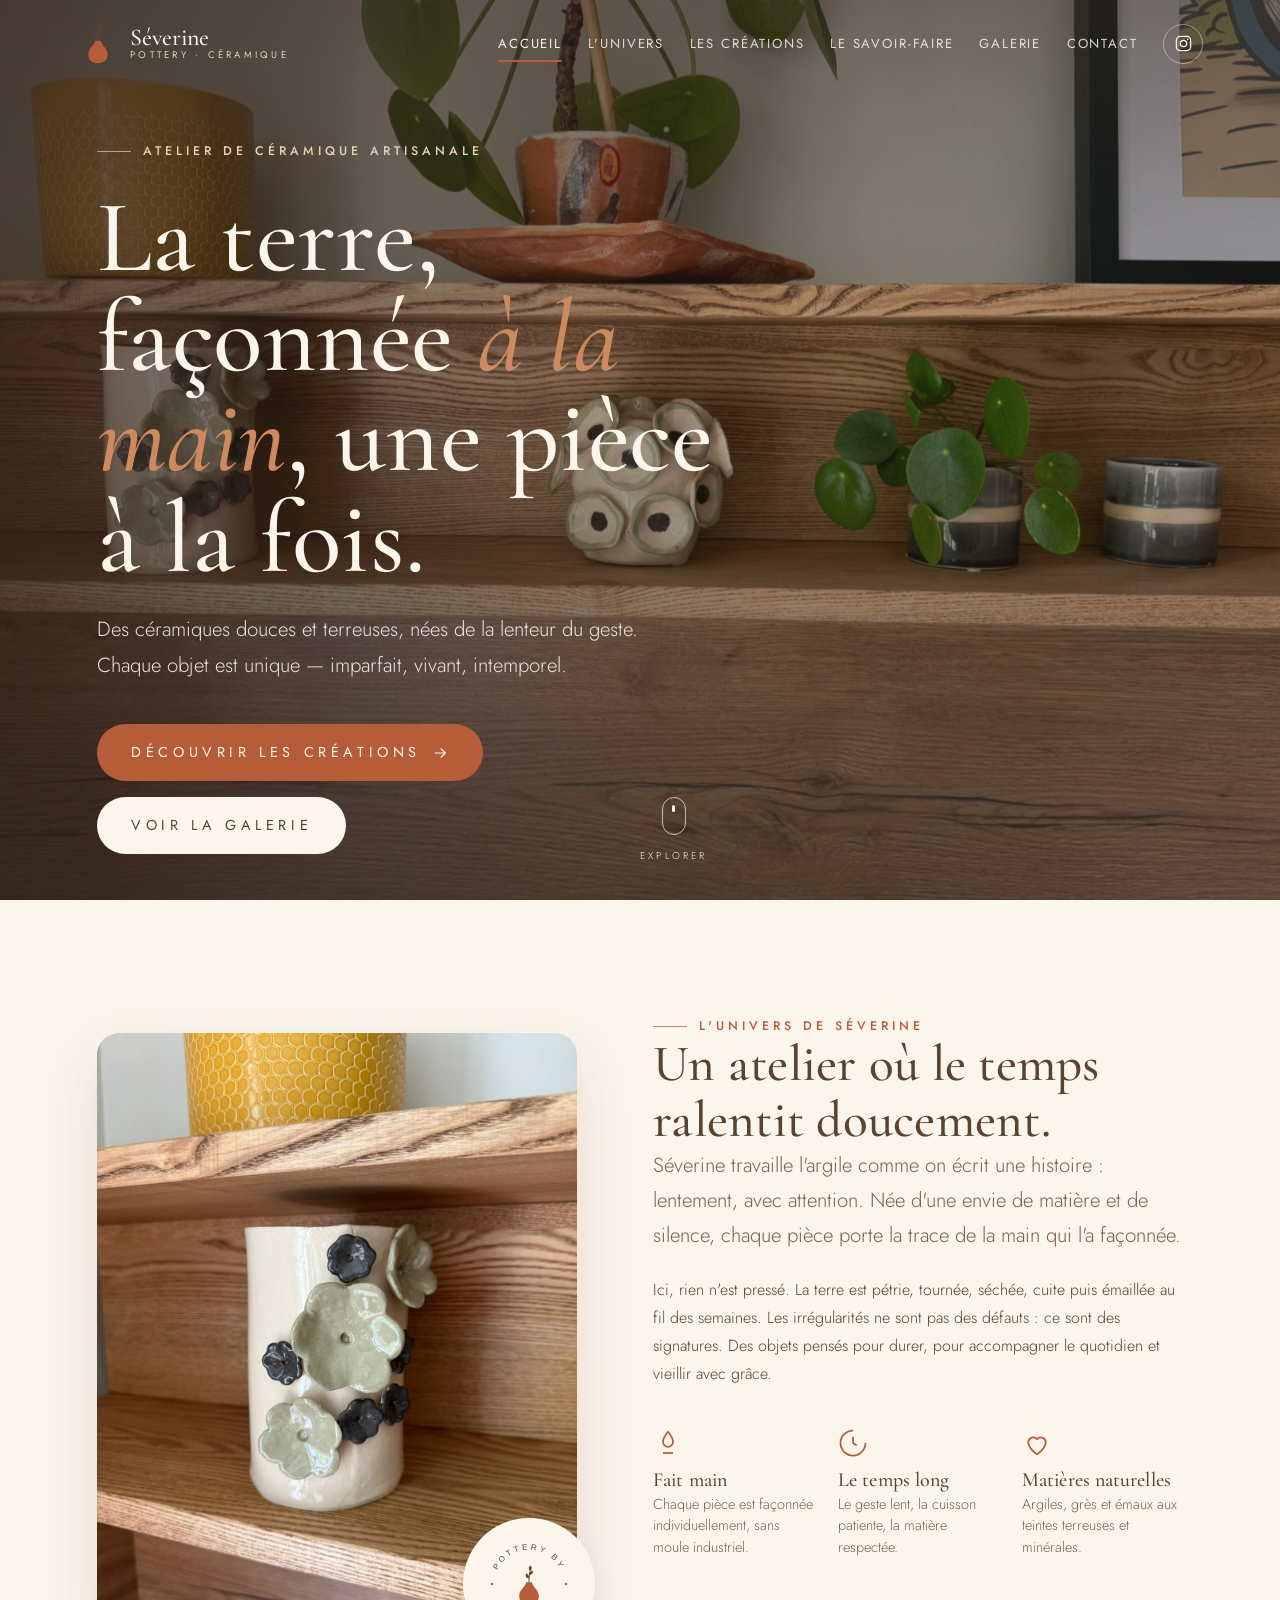
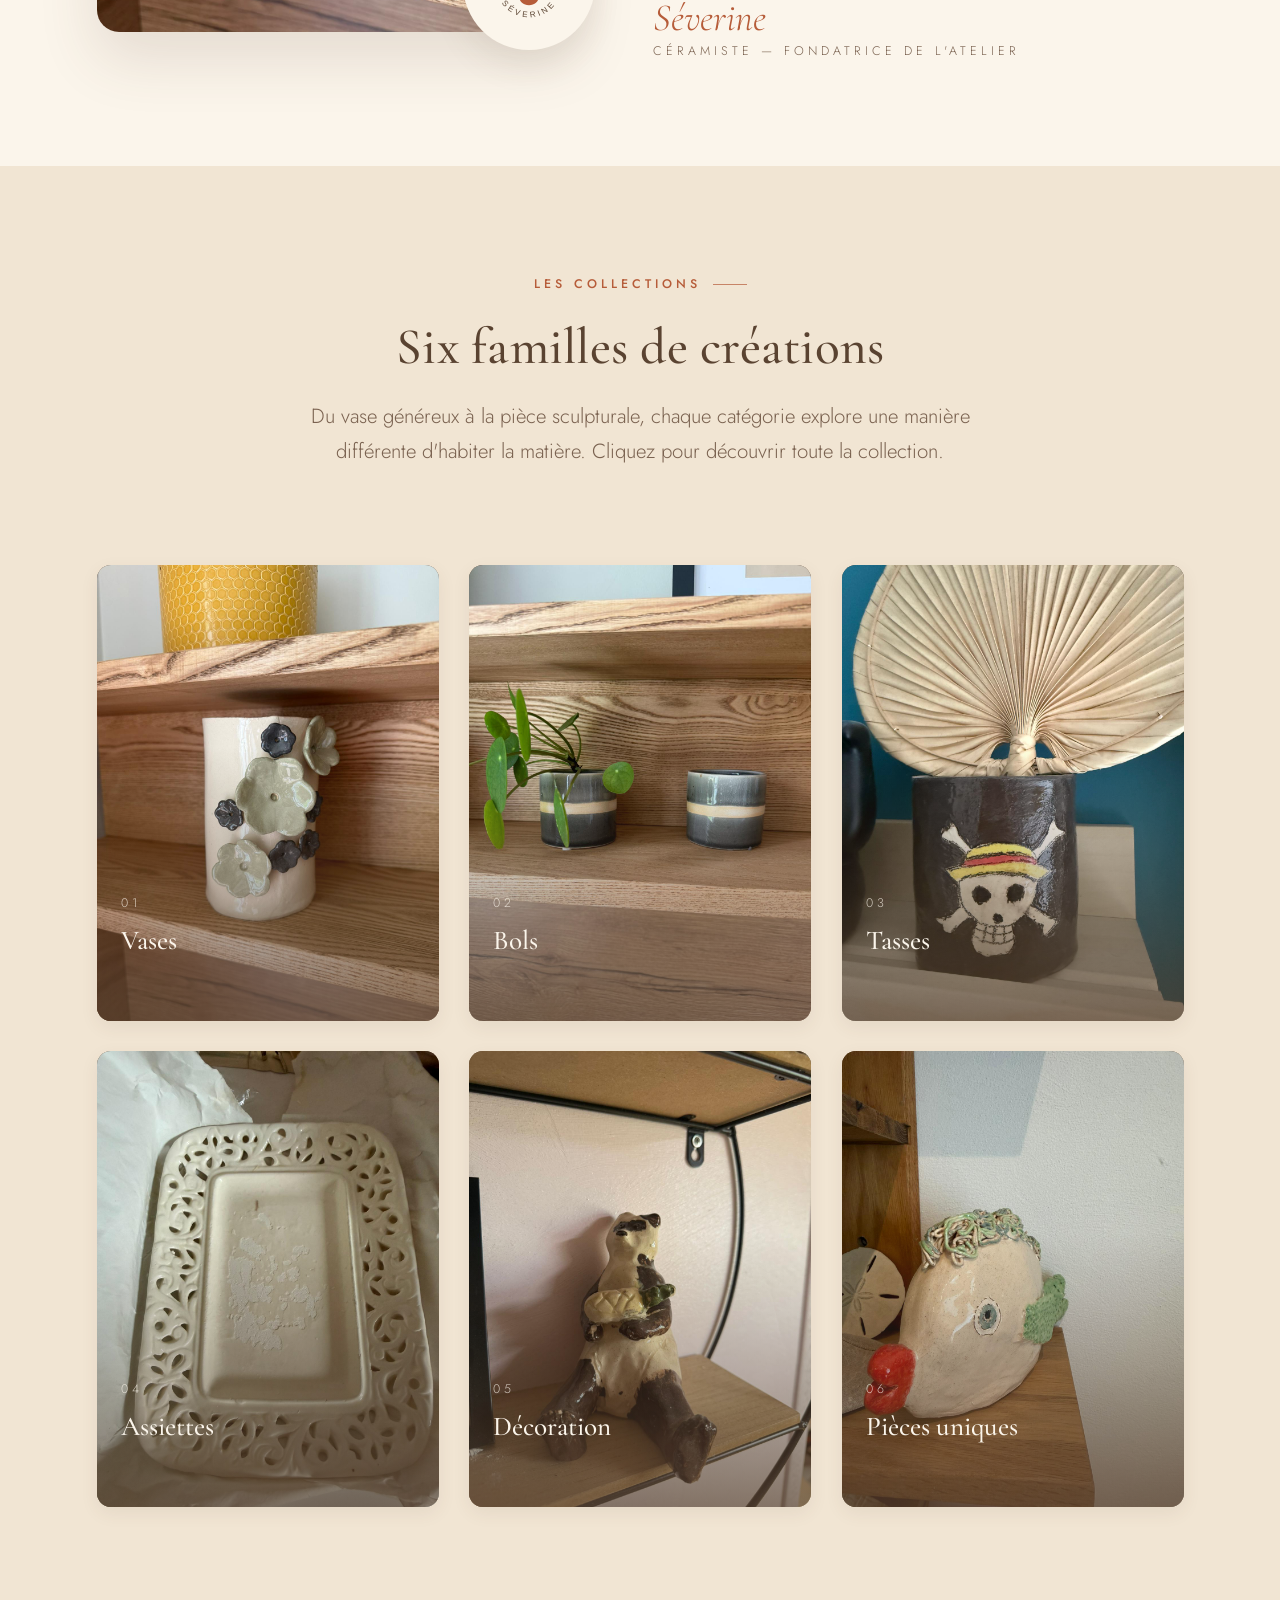
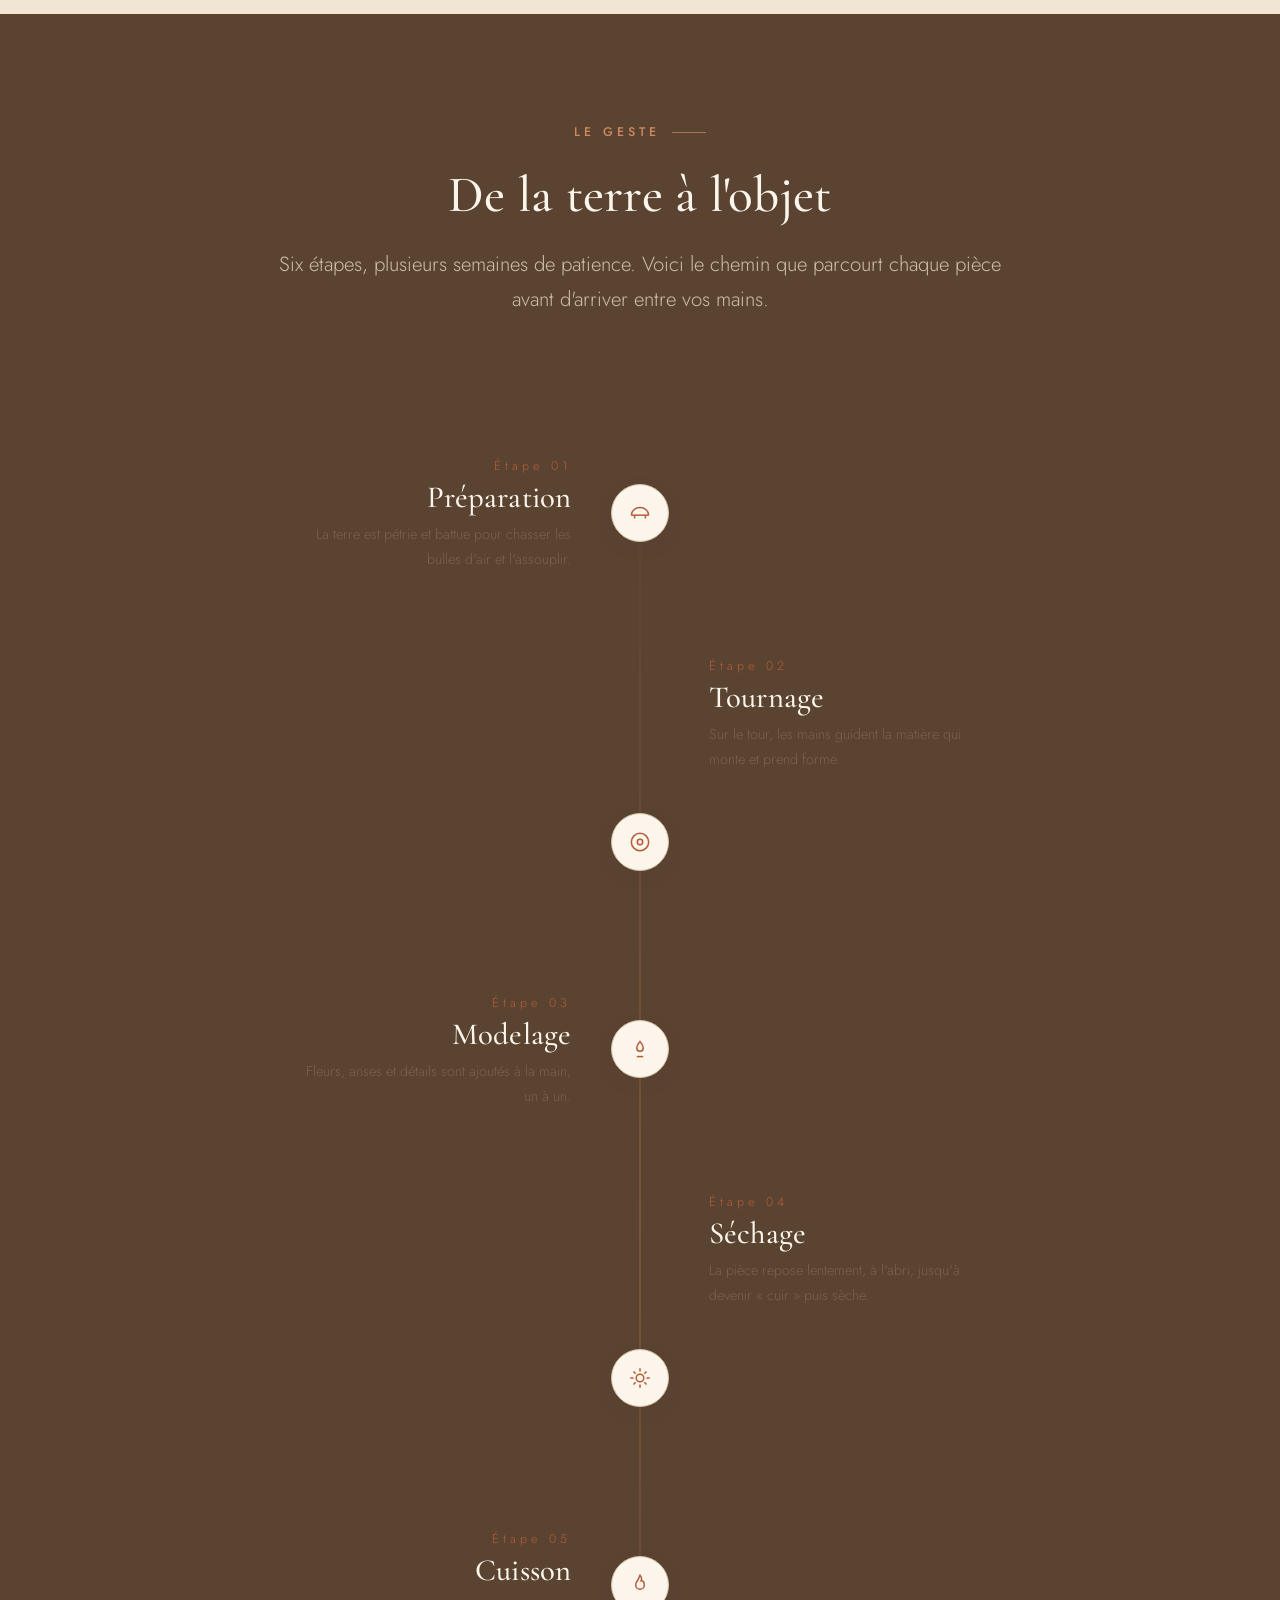
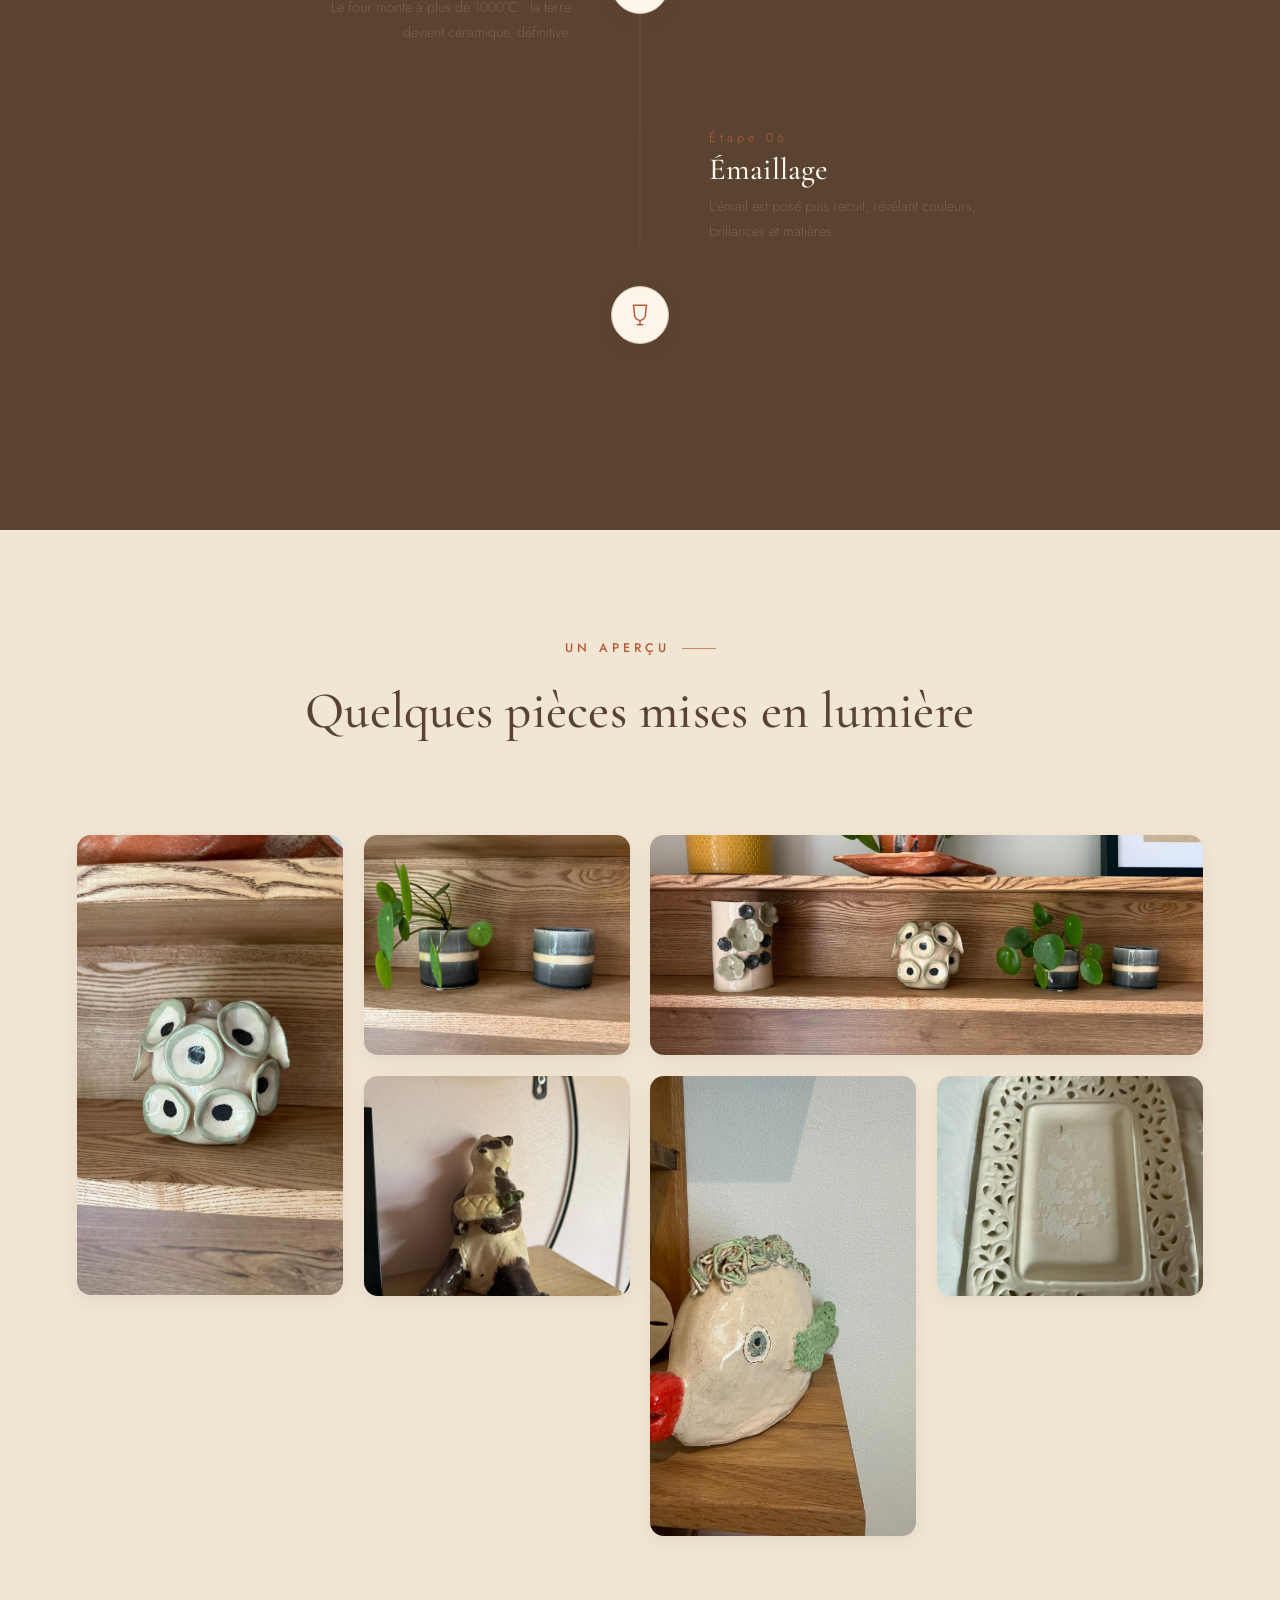
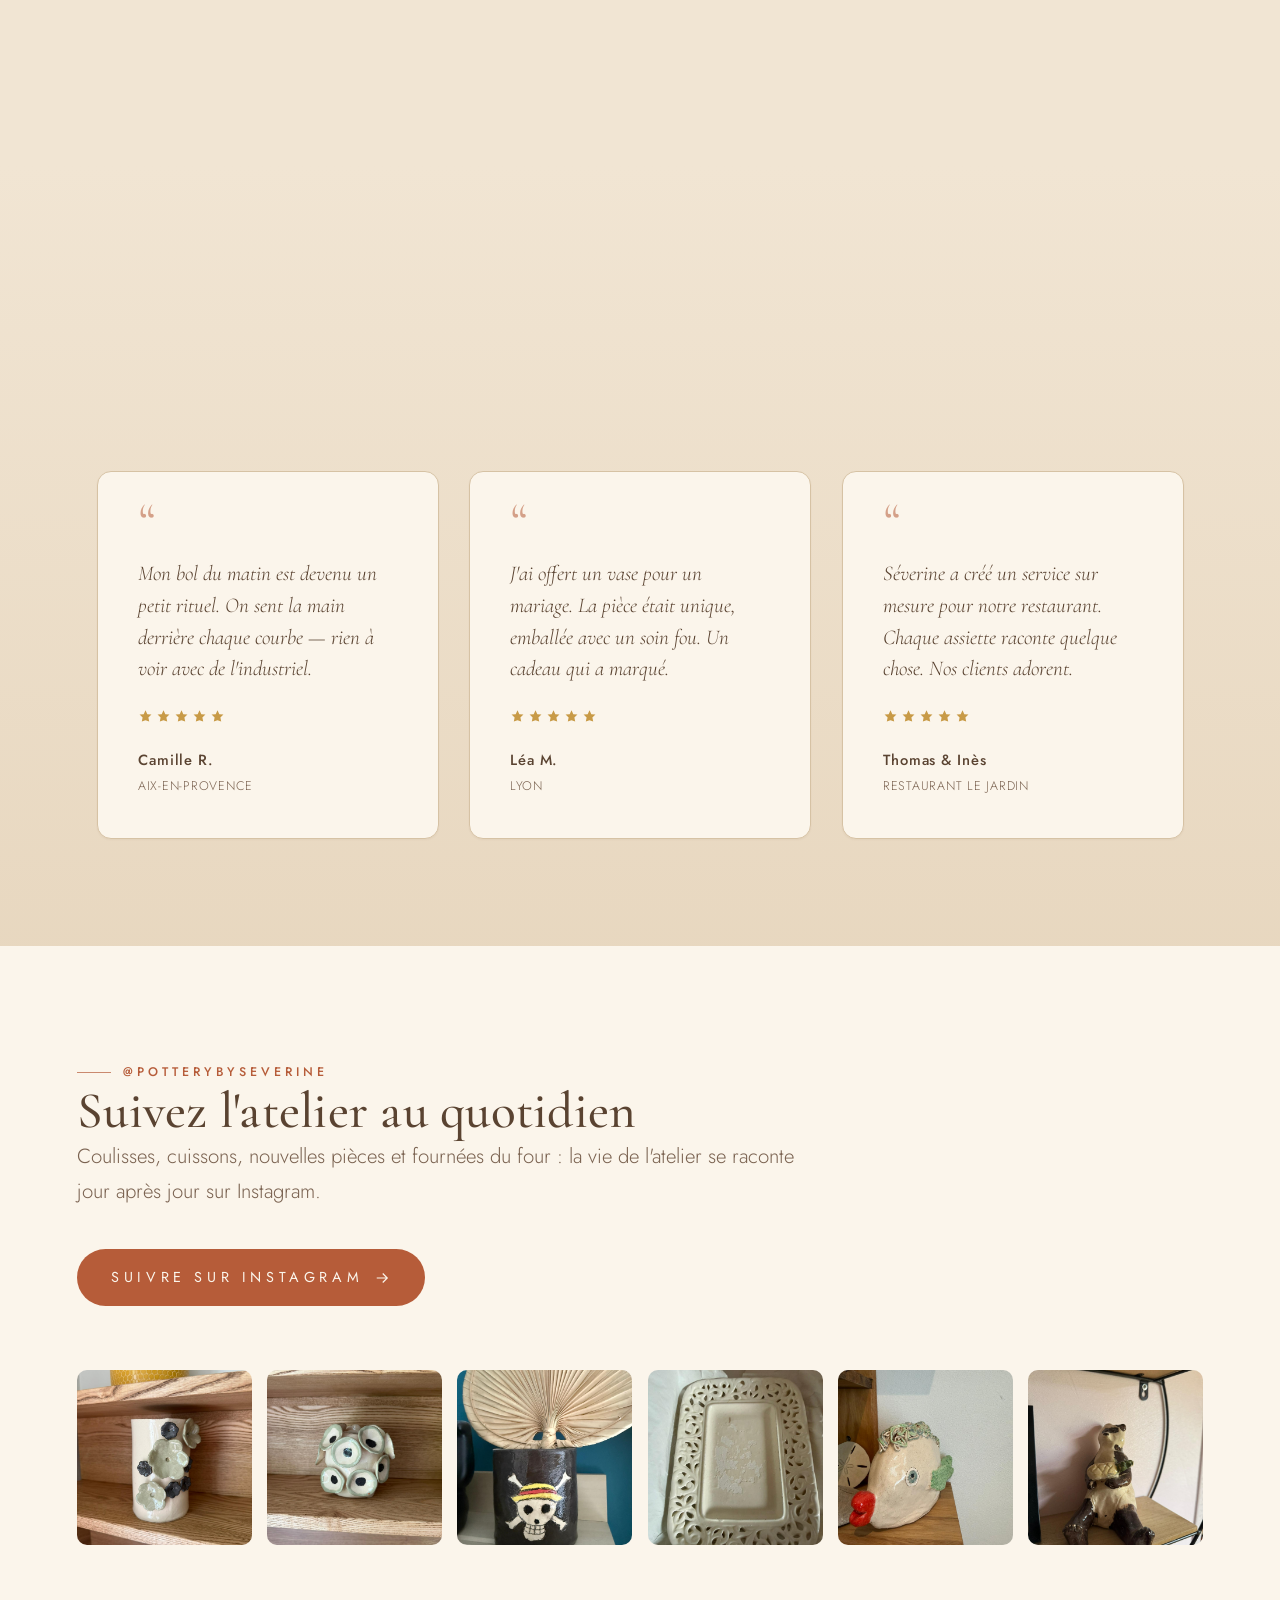
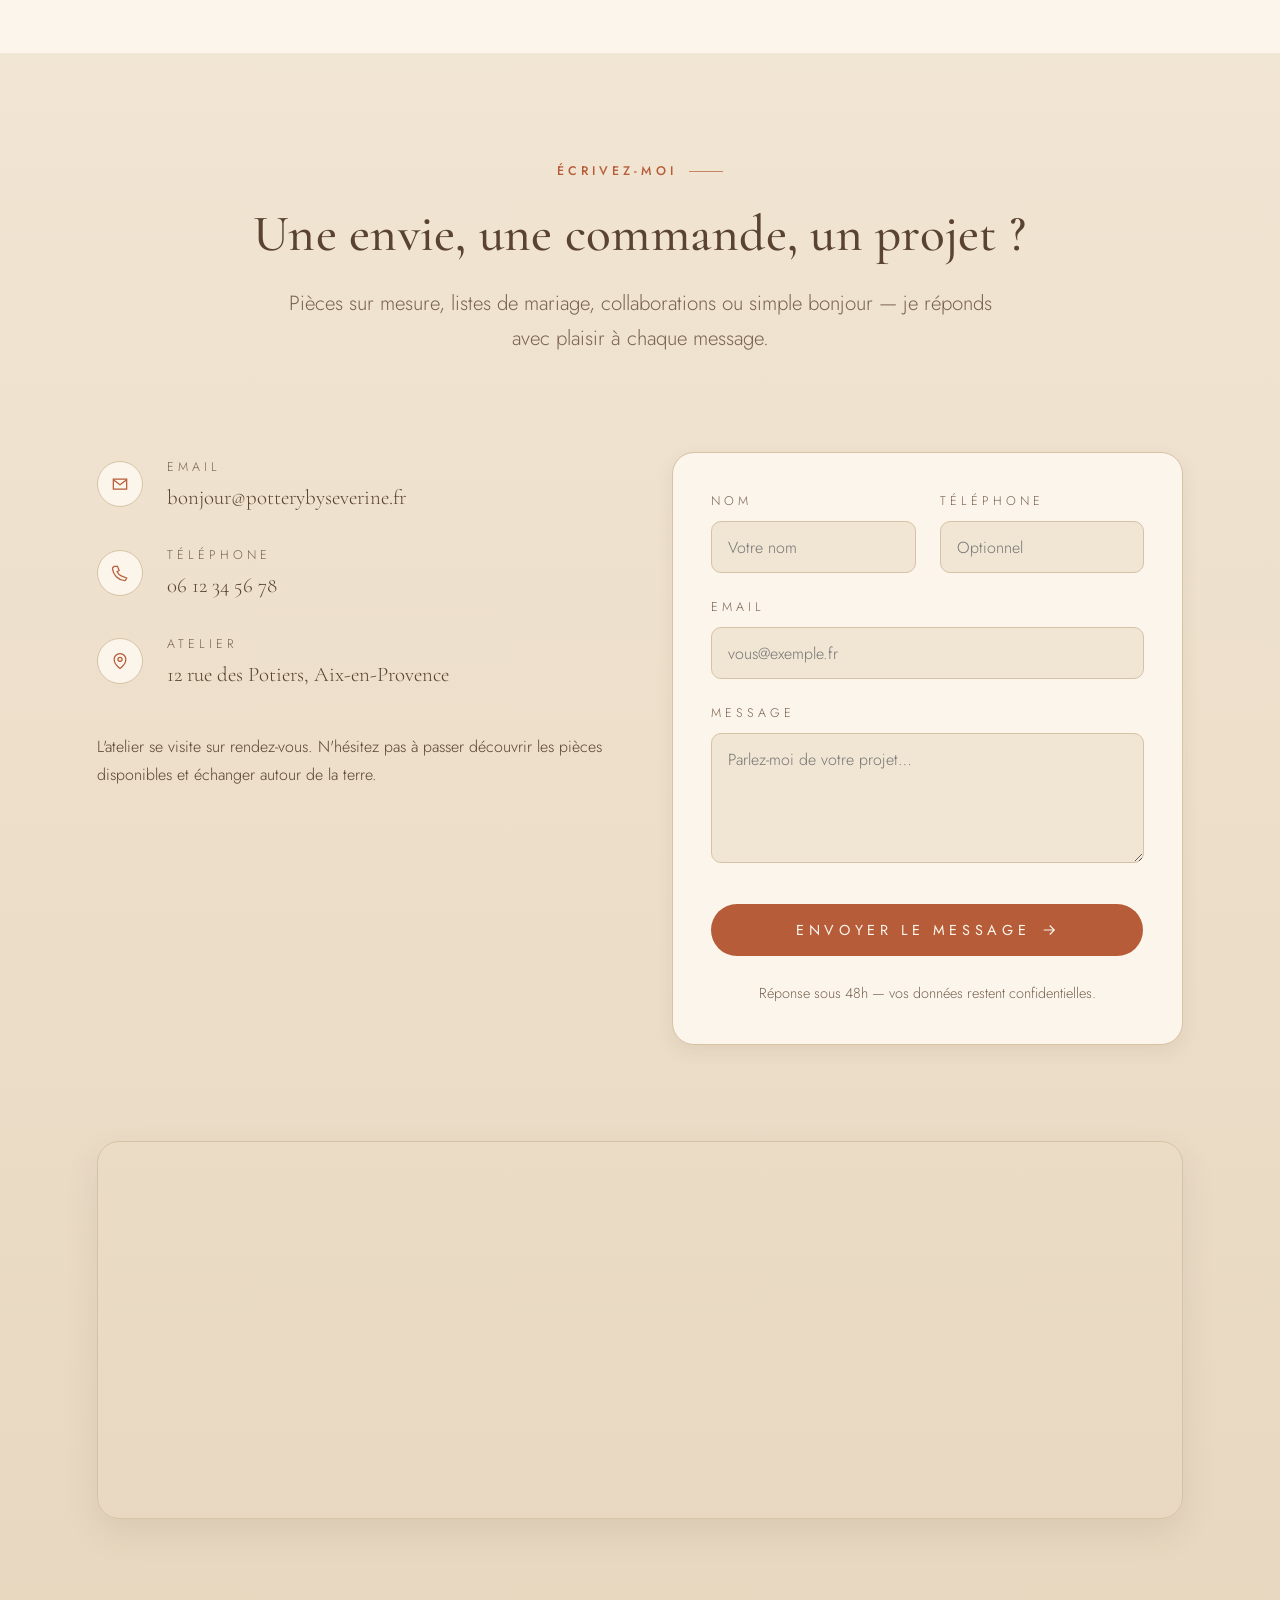
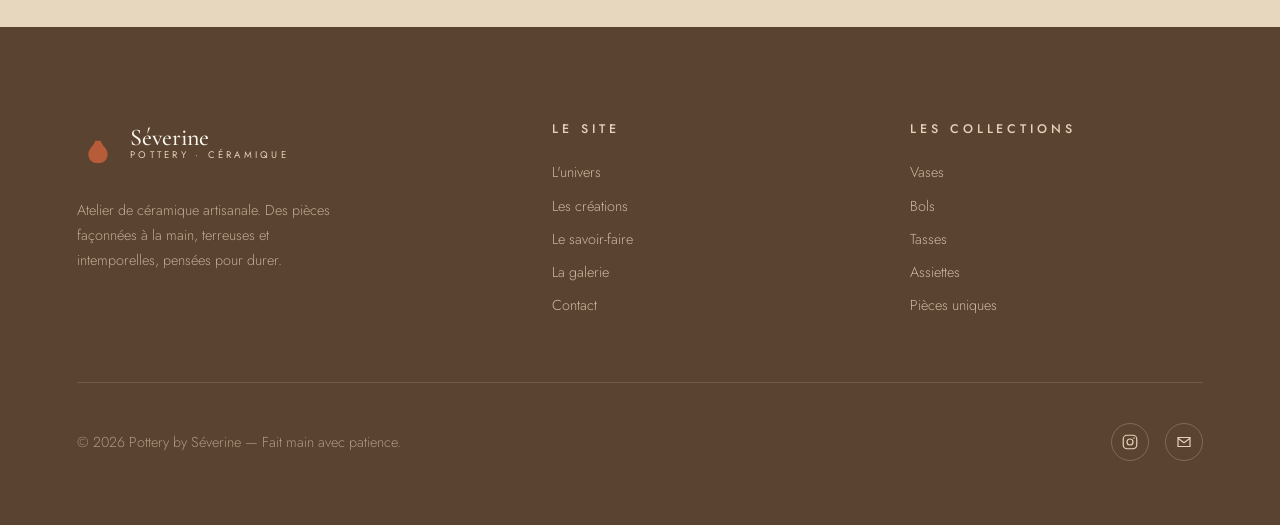
==== index.html @ ad0da4c9 "Add Pottery by Séverine static site (deployable on Vercel) One-page site + galerie.html, CSS design " ====
<!DOCTYPE html>
<html lang="fr">
<head>
  <meta charset="UTF-8" />
  <meta name="viewport" content="width=device-width, initial-scale=1.0" />
  <meta name="theme-color" content="#F1E5D3" />

  <!-- SEO -->
  <title>Pottery by Séverine — Céramique artisanale & pièces uniques</title>
  <meta name="description" content="Atelier de céramique artisanale. Séverine façonne à la main vases, bols, tasses, assiettes et pièces uniques — des créations terreuses, douces et intemporelles." />
  <meta name="keywords" content="céramique, poterie, artisanat, fait main, vases, bols, tasses, pièces uniques, grès, Séverine" />
  <meta name="author" content="Pottery by Séverine" />
  <link rel="canonical" href="https://www.potterybyseverine.fr/" />

  <!-- Open Graph -->
  <meta property="og:type" content="website" />
  <meta property="og:site_name" content="Pottery by Séverine" />
  <meta property="og:title" content="Pottery by Séverine — Céramique artisanale & pièces uniques" />
  <meta property="og:description" content="Des céramiques façonnées à la main, terreuses et intemporelles. Vases, bols, tasses, assiettes et pièces uniques." />
  <meta property="og:image" content="assets/images/banner.jpeg" />
  <meta property="og:locale" content="fr_FR" />
  <meta property="og:url" content="https://www.potterybyseverine.fr/" />

  <!-- Twitter -->
  <meta name="twitter:card" content="summary_large_image" />
  <meta name="twitter:title" content="Pottery by Séverine — Céramique artisanale" />
  <meta name="twitter:description" content="Des céramiques façonnées à la main, terreuses et intemporelles." />
  <meta name="twitter:image" content="assets/images/banner.jpeg" />

  <!-- Favicon -->
  <link rel="icon" type="image/svg+xml" href="assets/logos/logo-icon.svg" />
  <link rel="apple-touch-icon" href="assets/logos/logo.png" />

  <!-- Fonts -->
  <link rel="preconnect" href="https://fonts.googleapis.com" />
  <link rel="preconnect" href="https://fonts.gstatic.com" crossorigin />
  <link href="https://fonts.googleapis.com/css2?family=Cormorant+Garamond:ital,wght@0,400;0,500;0,600;1,400;1,500&family=Jost:wght@300;400;500&display=swap" rel="stylesheet" />

  <!-- Styles -->
  <link rel="stylesheet" href="css/variables.css" />
  <link rel="stylesheet" href="css/style.css" />
  <link rel="stylesheet" href="css/animations.css" />
  <link rel="stylesheet" href="css/responsive.css" />

  <!-- Schema.org LocalBusiness -->
  <script type="application/ld+json">
  {
    "@context": "https://schema.org",
    "@type": "LocalBusiness",
    "@id": "https://www.potterybyseverine.fr/#business",
    "name": "Pottery by Séverine",
    "description": "Atelier de céramique artisanale — vases, bols, tasses, assiettes et pièces uniques façonnés à la main.",
    "image": "https://www.potterybyseverine.fr/assets/images/banner.jpeg",
    "logo": "https://www.potterybyseverine.fr/assets/logos/logo-badge.svg",
    "url": "https://www.potterybyseverine.fr/",
    "email": "bonjour@potterybyseverine.fr",
    "telephone": "+33 6 12 34 56 78",
    "priceRange": "€€",
    "address": {
      "@type": "PostalAddress",
      "streetAddress": "12 rue des Potiers",
      "addressLocality": "Aix-en-Provence",
      "postalCode": "13100",
      "addressCountry": "FR"
    },
    "sameAs": [
      "https://www.instagram.com/potterybyseverine"
    ],
    "makesOffer": {
      "@type": "Offer",
      "itemOffered": {
        "@type": "Product",
        "category": "Céramique artisanale"
      }
    }
  }
  </script>
</head>

<body id="accueil">
  <a class="skip-link" href="#main">Aller au contenu principal</a>

  <!-- ============================ HEADER ============================ -->
  <header class="site-header site-header--hero">
    <div class="header__inner">
      <a class="brand" href="#accueil" aria-label="Pottery by Séverine — accueil">
        <img class="brand__mark" src="assets/logos/logo-icon.svg" alt="" width="42" height="42" aria-hidden="true" />
        <span class="brand__text">
          <span class="brand__name">Séverine</span>
          <span class="brand__tagline">Pottery · Céramique</span>
        </span>
      </a>

      <nav class="nav" id="main-nav" aria-label="Navigation principale">
        <ul class="nav__list">
          <li class="nav__item"><a class="nav__link is-active" href="#accueil">Accueil</a></li>
          <li class="nav__item"><a class="nav__link" href="#univers">L'univers</a></li>
          <li class="nav__item"><a class="nav__link" href="#creations">Les créations</a></li>
          <li class="nav__item"><a class="nav__link" href="#savoir-faire">Le savoir-faire</a></li>
          <li class="nav__item"><a class="nav__link" href="galerie.html">Galerie</a></li>
          <li class="nav__item"><a class="nav__link" href="#contact">Contact</a></li>
          <li class="nav__item">
            <a class="nav__ig" href="https://www.instagram.com/potterybyseverine" target="_blank" rel="noopener" aria-label="Instagram (nouvelle fenêtre)">
              <svg viewBox="0 0 24 24" fill="none" stroke="currentColor" stroke-width="1.6" aria-hidden="true">
                <rect x="3" y="3" width="18" height="18" rx="5" />
                <circle cx="12" cy="12" r="4" />
                <circle cx="17.3" cy="6.7" r="1.1" fill="currentColor" stroke="none" />
              </svg>
            </a>
          </li>
        </ul>
      </nav>

      <button class="nav-toggle" type="button" aria-label="Ouvrir le menu" aria-expanded="false" aria-controls="main-nav">
        <span></span><span></span><span></span>
      </button>
    </div>
  </header>

  <main id="main">

    <!-- ======================= ① HERO ======================= -->
    <section class="hero" aria-labelledby="hero-title">
      <div class="hero__media parallax">
        <img src="assets/images/banner.jpeg" alt="Étagère d'atelier garnie de céramiques faites main et de plantes vertes" fetchpriority="high" />
      </div>
      <div class="hero__inner">
        <div class="hero__content">
          <span class="overline">Atelier de céramique artisanale</span>
          <h1 class="hero__title" id="hero-title">La terre, façonnée <em>à la main</em>, une pièce à la fois.</h1>
          <p class="hero__subtitle">Des céramiques douces et terreuses, nées de la lenteur du geste. Chaque objet est unique — imparfait, vivant, intemporel.</p>
          <div class="hero__actions">
            <a class="btn btn--primary" href="#creations">
              Découvrir les créations
              <svg class="btn__arrow" viewBox="0 0 24 24" width="18" height="18" fill="none" stroke="currentColor" stroke-width="1.6" aria-hidden="true"><path d="M5 12h14M13 6l6 6-6 6"/></svg>
            </a>
            <a class="btn btn--light" href="galerie.html">Voir la galerie</a>
          </div>
        </div>
      </div>
      <a class="scroll-indicator" href="#univers" aria-label="Descendre vers la section suivante">
        <span class="scroll-indicator__mouse"><span class="scroll-indicator__wheel"></span></span>
        <span>Explorer</span>
      </a>
    </section>

    <!-- ======================= ② L'UNIVERS ======================= -->
    <section class="section section--paper" id="univers" aria-labelledby="univers-title">
      <div class="container univers">
        <div class="univers__grid">
          <div class="univers__portrait" data-reveal="left">
            <div class="univers__portrait-frame">
              <img src="assets/images/pot-1.jpeg" alt="Vase en grès crème orné de fleurs modelées à la main, posé sur une étagère en bois" loading="lazy" />
            </div>
            <div class="univers__stamp" aria-hidden="true">
              <img src="assets/logos/logo-badge.svg" alt="" />
            </div>
          </div>

          <div class="univers__text" data-reveal="right">
            <span class="overline">L'univers de Séverine</span>
            <h2 class="section__title" id="univers-title">Un atelier où le temps<br />ralentit&nbsp;doucement.</h2>
            <p class="lead">Séverine travaille l'argile comme on écrit une histoire : lentement, avec attention. Née d'une envie de matière et de silence, chaque pièce porte la trace de la main qui l'a façonnée.</p>
            <p>Ici, rien n'est pressé. La terre est pétrie, tournée, séchée, cuite puis émaillée au fil des semaines. Les irrégularités ne sont pas des défauts : ce sont des signatures. Des objets pensés pour durer, pour accompagner le quotidien et vieillir avec grâce.</p>

            <div class="values">
              <div class="value" data-reveal data-delay="1">
                <svg class="value__icon" viewBox="0 0 24 24" fill="none" stroke="currentColor" stroke-width="1.4" aria-hidden="true"><path d="M12 3c2.5 3 4 5.5 4 8a4 4 0 0 1-8 0c0-2.5 1.5-5 4-8Z"/><path d="M8 20h8"/></svg>
                <h3 class="value__title">Fait main</h3>
                <p class="value__text">Chaque pièce est façonnée individuellement, sans moule industriel.</p>
              </div>
              <div class="value" data-reveal data-delay="2">
                <svg class="value__icon" viewBox="0 0 24 24" fill="none" stroke="currentColor" stroke-width="1.4" aria-hidden="true"><path d="M12 2a10 10 0 1 0 10 10"/><path d="M12 7v5l3 2"/></svg>
                <h3 class="value__title">Le temps long</h3>
                <p class="value__text">Le geste lent, la cuisson patiente, la matière respectée.</p>
              </div>
              <div class="value" data-reveal data-delay="3">
                <svg class="value__icon" viewBox="0 0 24 24" fill="none" stroke="currentColor" stroke-width="1.4" aria-hidden="true"><path d="M12 21s-7-4.5-7-10a4 4 0 0 1 7-2 4 4 0 0 1 7 2c0 5.5-7 10-7 10Z"/></svg>
                <h3 class="value__title">Matières naturelles</h3>
                <p class="value__text">Argiles, grès et émaux aux teintes terreuses et minérales.</p>
              </div>
            </div>

            <p class="univers__signature accent-serif">Séverine
              <span class="univers__signature-role">Céramiste — fondatrice de l'atelier</span>
            </p>
          </div>
        </div>
      </div>
    </section>

    <!-- ======================= ③ LES CRÉATIONS ======================= -->
    <section class="section" id="creations" aria-labelledby="creations-title">
      <div class="container">
        <div class="section__head section__head--center">
          <span class="overline overline--center" data-reveal="fade">Les collections</span>
          <h2 class="section__title" id="creations-title" data-reveal>Six familles de créations</h2>
          <p class="lead" data-reveal data-delay="1">Du vase généreux à la pièce sculpturale, chaque catégorie explore une manière différente d'habiter la matière. Cliquez pour découvrir toute la collection.</p>
        </div>

        <div class="creations__grid">
          <a class="creation-card" href="galerie.html?filter=vases" data-reveal data-delay="1" aria-label="Découvrir les vases">
            <img class="creation-card__img" src="assets/images/pot-1.jpeg" alt="Vase en grès crème décoré de fleurs modelées" loading="lazy" />
            <span class="creation-card__overlay">
              <span class="creation-card__index">01</span>
              <span class="creation-card__name">Vases</span>
              <span class="creation-card__cta">Explorer
                <svg viewBox="0 0 24 24" width="15" height="15" fill="none" stroke="currentColor" stroke-width="1.6" aria-hidden="true"><path d="M5 12h14M13 6l6 6-6 6"/></svg>
              </span>
            </span>
          </a>

          <a class="creation-card" href="galerie.html?filter=bols" data-reveal data-delay="2" aria-label="Découvrir les bols">
            <img class="creation-card__img" src="assets/images/pot-2.jpeg" alt="Deux petits contenants en grès émaillé gris et sable" loading="lazy" />
            <span class="creation-card__overlay">
              <span class="creation-card__index">02</span>
              <span class="creation-card__name">Bols</span>
              <span class="creation-card__cta">Explorer
                <svg viewBox="0 0 24 24" width="15" height="15" fill="none" stroke="currentColor" stroke-width="1.6" aria-hidden="true"><path d="M5 12h14M13 6l6 6-6 6"/></svg>
              </span>
            </span>
          </a>

          <a class="creation-card" href="galerie.html?filter=tasses" data-reveal data-delay="3" aria-label="Découvrir les tasses">
            <img class="creation-card__img" src="assets/images/mug-one-piece.jpeg" alt="Mug en céramique noire peint d'une tête de mort au chapeau de paille" loading="lazy" />
            <span class="creation-card__overlay">
              <span class="creation-card__index">03</span>
              <span class="creation-card__name">Tasses</span>
              <span class="creation-card__cta">Explorer
                <svg viewBox="0 0 24 24" width="15" height="15" fill="none" stroke="currentColor" stroke-width="1.6" aria-hidden="true"><path d="M5 12h14M13 6l6 6-6 6"/></svg>
              </span>
            </span>
          </a>

          <a class="creation-card" href="galerie.html?filter=assiettes" data-reveal data-delay="1" aria-label="Découvrir les assiettes">
            <img class="creation-card__img" src="assets/images/plateau-1.jpeg" alt="Plateau rectangulaire en céramique blanche à bordure ajourée" loading="lazy" />
            <span class="creation-card__overlay">
              <span class="creation-card__index">04</span>
              <span class="creation-card__name">Assiettes</span>
              <span class="creation-card__cta">Explorer
                <svg viewBox="0 0 24 24" width="15" height="15" fill="none" stroke="currentColor" stroke-width="1.6" aria-hidden="true"><path d="M5 12h14M13 6l6 6-6 6"/></svg>
              </span>
            </span>
          </a>

          <a class="creation-card" href="galerie.html?filter=decoration" data-reveal data-delay="2" aria-label="Découvrir la décoration">
            <img class="creation-card__img" src="assets/images/panda.jpeg" alt="Petite figurine de panda en céramique assis, tenant une pomme de pin" loading="lazy" />
            <span class="creation-card__overlay">
              <span class="creation-card__index">05</span>
              <span class="creation-card__name">Décoration</span>
              <span class="creation-card__cta">Explorer
                <svg viewBox="0 0 24 24" width="15" height="15" fill="none" stroke="currentColor" stroke-width="1.6" aria-hidden="true"><path d="M5 12h14M13 6l6 6-6 6"/></svg>
              </span>
            </span>
          </a>

          <a class="creation-card" href="galerie.html?filter=pieces-uniques" data-reveal data-delay="3" aria-label="Découvrir les pièces uniques">
            <img class="creation-card__img" src="assets/images/poisson-1.jpeg" alt="Sculpture céramique en forme de poisson aux lèvres rouges et écailles vertes" loading="lazy" />
            <span class="creation-card__overlay">
              <span class="creation-card__index">06</span>
              <span class="creation-card__name">Pièces uniques</span>
              <span class="creation-card__cta">Explorer
                <svg viewBox="0 0 24 24" width="15" height="15" fill="none" stroke="currentColor" stroke-width="1.6" aria-hidden="true"><path d="M5 12h14M13 6l6 6-6 6"/></svg>
              </span>
            </span>
          </a>
        </div>
      </div>
    </section>

    <!-- ======================= ④ LE SAVOIR-FAIRE ======================= -->
    <section class="section section--clay" id="savoir-faire" aria-labelledby="savoir-title">
      <div class="container">
        <div class="section__head section__head--center">
          <span class="overline overline--center" data-reveal="fade">Le geste</span>
          <h2 class="section__title" id="savoir-title" data-reveal>De la terre à l'objet</h2>
          <p class="lead" data-reveal data-delay="1">Six étapes, plusieurs semaines de patience. Voici le chemin que parcourt chaque pièce avant d'arriver entre vos mains.</p>
        </div>

        <ol class="timeline">
          <li class="timeline__step">
            <div class="timeline__content" data-reveal="right">
              <span class="timeline__num">Étape 01</span>
              <h3 class="timeline__title">Préparation</h3>
              <span class="timeline__text">La terre est pétrie et battue pour chasser les bulles d'air et l'assouplir.</span>
            </div>
            <span class="timeline__node" data-reveal="zoom" aria-hidden="true">
              <svg viewBox="0 0 24 24" fill="none" stroke="currentColor" stroke-width="1.4"><path d="M4 14c0-4 3.5-7 8-7s8 3 8 7"/><path d="M4 14h16"/><path d="M7 14v3M17 14v3"/></svg>
            </span>
            <div class="timeline__media"></div>
          </li>

          <li class="timeline__step">
            <div class="timeline__content" data-reveal="left">
              <span class="timeline__num">Étape 02</span>
              <h3 class="timeline__title">Tournage</h3>
              <span class="timeline__text">Sur le tour, les mains guident la matière qui monte et prend forme.</span>
            </div>
            <span class="timeline__node" data-reveal="zoom" aria-hidden="true">
              <svg viewBox="0 0 24 24" fill="none" stroke="currentColor" stroke-width="1.4"><circle cx="12" cy="12" r="8"/><circle cx="12" cy="12" r="2.5"/></svg>
            </span>
            <div class="timeline__media"></div>
          </li>

          <li class="timeline__step">
            <div class="timeline__content" data-reveal="right">
              <span class="timeline__num">Étape 03</span>
              <h3 class="timeline__title">Modelage</h3>
              <span class="timeline__text">Fleurs, anses et détails sont ajoutés à la main, un à un.</span>
            </div>
            <span class="timeline__node" data-reveal="zoom" aria-hidden="true">
              <svg viewBox="0 0 24 24" fill="none" stroke="currentColor" stroke-width="1.4"><path d="M12 5c2 2 3 4 3 6a3 3 0 0 1-6 0c0-2 1-4 3-6Z"/><path d="M9 19h6"/></svg>
            </span>
            <div class="timeline__media"></div>
          </li>

          <li class="timeline__step">
            <div class="timeline__content" data-reveal="left">
              <span class="timeline__num">Étape 04</span>
              <h3 class="timeline__title">Séchage</h3>
              <span class="timeline__text">La pièce repose lentement, à l'abri, jusqu'à devenir « cuir » puis sèche.</span>
            </div>
            <span class="timeline__node" data-reveal="zoom" aria-hidden="true">
              <svg viewBox="0 0 24 24" fill="none" stroke="currentColor" stroke-width="1.4"><path d="M12 3v3M12 18v3M3 12h3M18 12h3M6 6l2 2M16 16l2 2M18 6l-2 2M8 16l-2 2"/><circle cx="12" cy="12" r="3.5"/></svg>
            </span>
            <div class="timeline__media"></div>
          </li>

          <li class="timeline__step">
            <div class="timeline__content" data-reveal="right">
              <span class="timeline__num">Étape 05</span>
              <h3 class="timeline__title">Cuisson</h3>
              <span class="timeline__text">Le four monte à plus de 1000°C : la terre devient céramique, définitive.</span>
            </div>
            <span class="timeline__node" data-reveal="zoom" aria-hidden="true">
              <svg viewBox="0 0 24 24" fill="none" stroke="currentColor" stroke-width="1.4"><path d="M12 3c1.5 2 2 3.5 1 5 2 0 3 2 3 4a4 4 0 0 1-8 0c0-1.5.5-2.8 1.5-3.8C11 6.5 11 4.5 12 3Z"/></svg>
            </span>
            <div class="timeline__media"></div>
          </li>

          <li class="timeline__step">
            <div class="timeline__content" data-reveal="left">
              <span class="timeline__num">Étape 06</span>
              <h3 class="timeline__title">Émaillage</h3>
              <span class="timeline__text">L'émail est posé puis recuit, révélant couleurs, brillances et matières.</span>
            </div>
            <span class="timeline__node" data-reveal="zoom" aria-hidden="true">
              <svg viewBox="0 0 24 24" fill="none" stroke="currentColor" stroke-width="1.4"><path d="M6 3h12l-1 9a5 5 0 0 1-10 0Z"/><path d="M9 21h6M12 17v4"/></svg>
            </span>
            <div class="timeline__media"></div>
          </li>
        </ol>
      </div>
    </section>

    <!-- ======================= ⑤ GALERIE (aperçu) ======================= -->
    <section class="section" id="galerie" aria-labelledby="galerie-title">
      <div class="container container--wide">
        <div class="section__head section__head--center">
          <span class="overline overline--center" data-reveal="fade">Un aperçu</span>
          <h2 class="section__title" id="galerie-title" data-reveal>Quelques pièces mises en lumière</h2>
        </div>

        <div class="gallery-preview__grid">
          <figure class="gallery-preview__item gallery-preview__item--tall" data-reveal data-delay="1">
            <img src="assets/images/pot-3.jpeg" alt="Vase en grès crème couvert de pastilles vertes à cœur noir" loading="lazy" />
          </figure>
          <figure class="gallery-preview__item" data-reveal data-delay="2">
            <img src="assets/images/pot-2.jpeg" alt="Duo de contenants rayés en grès émaillé gris et sable" loading="lazy" />
          </figure>
          <figure class="gallery-preview__item gallery-preview__item--wide" data-reveal data-delay="3">
            <img src="assets/images/banner.jpeg" alt="Composition de céramiques et de plantes sur une étagère en bois" loading="lazy" />
          </figure>
          <figure class="gallery-preview__item" data-reveal data-delay="2">
            <img src="assets/images/panda.jpeg" alt="Figurine de panda en céramique" loading="lazy" />
          </figure>
          <figure class="gallery-preview__item gallery-preview__item--tall" data-reveal data-delay="3">
            <img src="assets/images/poisson-1.jpeg" alt="Sculpture poisson en céramique aux lèvres rouges" loading="lazy" />
          </figure>
          <figure class="gallery-preview__item" data-reveal data-delay="1">
            <img src="assets/images/plateau-1.jpeg" alt="Plateau ajouré en céramique blanche" loading="lazy" />
          </figure>
        </div>

        <div class="gallery-preview__cta" data-reveal="fade">
          <a class="btn btn--ghost" href="galerie.html">
            Voir toute la galerie
            <svg class="btn__arrow" viewBox="0 0 24 24" width="18" height="18" fill="none" stroke="currentColor" stroke-width="1.6" aria-hidden="true"><path d="M5 12h14M13 6l6 6-6 6"/></svg>
          </a>
        </div>
      </div>
    </section>

    <!-- ======================= ⑥ TÉMOIGNAGES ======================= -->
    <section class="section section--sand" aria-labelledby="temoignages-title">
      <div class="container">
        <div class="section__head section__head--center">
          <span class="overline overline--center" data-reveal="fade">Elles en parlent</span>
          <h2 class="section__title" id="temoignages-title" data-reveal>Des objets que l'on garde</h2>
        </div>

        <div class="testimonials__grid">
          <figure class="testimonial" data-reveal data-delay="1">
            <span class="testimonial__quote-mark" aria-hidden="true">“</span>
            <blockquote class="testimonial__text">Mon bol du matin est devenu un petit rituel. On sent la main derrière chaque courbe — rien à voir avec de l'industriel.</blockquote>
            <div class="stars" aria-label="Note : 5 sur 5">
              <svg viewBox="0 0 24 24" fill="currentColor" aria-hidden="true"><path d="M12 2l2.9 6.2 6.6.7-4.9 4.5 1.3 6.6L12 17.8 6.1 20l1.3-6.6L2.5 8.9l6.6-.7Z"/></svg>
              <svg viewBox="0 0 24 24" fill="currentColor" aria-hidden="true"><path d="M12 2l2.9 6.2 6.6.7-4.9 4.5 1.3 6.6L12 17.8 6.1 20l1.3-6.6L2.5 8.9l6.6-.7Z"/></svg>
              <svg viewBox="0 0 24 24" fill="currentColor" aria-hidden="true"><path d="M12 2l2.9 6.2 6.6.7-4.9 4.5 1.3 6.6L12 17.8 6.1 20l1.3-6.6L2.5 8.9l6.6-.7Z"/></svg>
              <svg viewBox="0 0 24 24" fill="currentColor" aria-hidden="true"><path d="M12 2l2.9 6.2 6.6.7-4.9 4.5 1.3 6.6L12 17.8 6.1 20l1.3-6.6L2.5 8.9l6.6-.7Z"/></svg>
              <svg viewBox="0 0 24 24" fill="currentColor" aria-hidden="true"><path d="M12 2l2.9 6.2 6.6.7-4.9 4.5 1.3 6.6L12 17.8 6.1 20l1.3-6.6L2.5 8.9l6.6-.7Z"/></svg>
            </div>
            <figcaption class="testimonial__author">
              <span class="testimonial__name">Camille R.</span>
              <span class="testimonial__meta">Aix-en-Provence</span>
            </figcaption>
          </figure>

          <figure class="testimonial" data-reveal data-delay="2">
            <span class="testimonial__quote-mark" aria-hidden="true">“</span>
            <blockquote class="testimonial__text">J'ai offert un vase pour un mariage. La pièce était unique, emballée avec un soin fou. Un cadeau qui a marqué.</blockquote>
            <div class="stars" aria-label="Note : 5 sur 5">
              <svg viewBox="0 0 24 24" fill="currentColor" aria-hidden="true"><path d="M12 2l2.9 6.2 6.6.7-4.9 4.5 1.3 6.6L12 17.8 6.1 20l1.3-6.6L2.5 8.9l6.6-.7Z"/></svg>
              <svg viewBox="0 0 24 24" fill="currentColor" aria-hidden="true"><path d="M12 2l2.9 6.2 6.6.7-4.9 4.5 1.3 6.6L12 17.8 6.1 20l1.3-6.6L2.5 8.9l6.6-.7Z"/></svg>
              <svg viewBox="0 0 24 24" fill="currentColor" aria-hidden="true"><path d="M12 2l2.9 6.2 6.6.7-4.9 4.5 1.3 6.6L12 17.8 6.1 20l1.3-6.6L2.5 8.9l6.6-.7Z"/></svg>
              <svg viewBox="0 0 24 24" fill="currentColor" aria-hidden="true"><path d="M12 2l2.9 6.2 6.6.7-4.9 4.5 1.3 6.6L12 17.8 6.1 20l1.3-6.6L2.5 8.9l6.6-.7Z"/></svg>
              <svg viewBox="0 0 24 24" fill="currentColor" aria-hidden="true"><path d="M12 2l2.9 6.2 6.6.7-4.9 4.5 1.3 6.6L12 17.8 6.1 20l1.3-6.6L2.5 8.9l6.6-.7Z"/></svg>
            </div>
            <figcaption class="testimonial__author">
              <span class="testimonial__name">Léa M.</span>
              <span class="testimonial__meta">Lyon</span>
            </figcaption>
          </figure>

          <figure class="testimonial" data-reveal data-delay="3">
            <span class="testimonial__quote-mark" aria-hidden="true">“</span>
            <blockquote class="testimonial__text">Séverine a créé un service sur mesure pour notre restaurant. Chaque assiette raconte quelque chose. Nos clients adorent.</blockquote>
            <div class="stars" aria-label="Note : 5 sur 5">
              <svg viewBox="0 0 24 24" fill="currentColor" aria-hidden="true"><path d="M12 2l2.9 6.2 6.6.7-4.9 4.5 1.3 6.6L12 17.8 6.1 20l1.3-6.6L2.5 8.9l6.6-.7Z"/></svg>
              <svg viewBox="0 0 24 24" fill="currentColor" aria-hidden="true"><path d="M12 2l2.9 6.2 6.6.7-4.9 4.5 1.3 6.6L12 17.8 6.1 20l1.3-6.6L2.5 8.9l6.6-.7Z"/></svg>
              <svg viewBox="0 0 24 24" fill="currentColor" aria-hidden="true"><path d="M12 2l2.9 6.2 6.6.7-4.9 4.5 1.3 6.6L12 17.8 6.1 20l1.3-6.6L2.5 8.9l6.6-.7Z"/></svg>
              <svg viewBox="0 0 24 24" fill="currentColor" aria-hidden="true"><path d="M12 2l2.9 6.2 6.6.7-4.9 4.5 1.3 6.6L12 17.8 6.1 20l1.3-6.6L2.5 8.9l6.6-.7Z"/></svg>
              <svg viewBox="0 0 24 24" fill="currentColor" aria-hidden="true"><path d="M12 2l2.9 6.2 6.6.7-4.9 4.5 1.3 6.6L12 17.8 6.1 20l1.3-6.6L2.5 8.9l6.6-.7Z"/></svg>
            </div>
            <figcaption class="testimonial__author">
              <span class="testimonial__name">Thomas & Inès</span>
              <span class="testimonial__meta">Restaurant Le Jardin</span>
            </figcaption>
          </figure>
        </div>
      </div>
    </section>

    <!-- ======================= ⑦ INSTAGRAM ======================= -->
    <section class="section section--paper" id="instagram" aria-labelledby="instagram-title">
      <div class="container container--wide">
        <div class="instagram__head">
          <div>
            <span class="overline" data-reveal="fade">@potterybyseverine</span>
            <h2 class="section__title" id="instagram-title" data-reveal>Suivez l'atelier au quotidien</h2>
            <p class="lead" data-reveal data-delay="1">Coulisses, cuissons, nouvelles pièces et fournées du four : la vie de l'atelier se raconte jour après jour sur Instagram.</p>
          </div>
          <a class="btn btn--primary" href="https://www.instagram.com/potterybyseverine" target="_blank" rel="noopener" data-reveal="fade">
            Suivre sur Instagram
            <svg class="btn__arrow" viewBox="0 0 24 24" width="18" height="18" fill="none" stroke="currentColor" stroke-width="1.6" aria-hidden="true"><path d="M5 12h14M13 6l6 6-6 6"/></svg>
          </a>
        </div>

        <div class="instagram__grid">
          <a class="instagram__item" href="https://www.instagram.com/potterybyseverine" target="_blank" rel="noopener" data-reveal data-delay="1" aria-label="Voir sur Instagram">
            <img src="assets/images/pot-1.jpeg" alt="Vase fleuri en grès crème" loading="lazy" />
            <svg class="instagram__item-icon" viewBox="0 0 24 24" fill="none" stroke="currentColor" stroke-width="1.6" aria-hidden="true"><rect x="3" y="3" width="18" height="18" rx="5"/><circle cx="12" cy="12" r="4"/><circle cx="17.3" cy="6.7" r="1.1" fill="currentColor" stroke="none"/></svg>
          </a>
          <a class="instagram__item" href="https://www.instagram.com/potterybyseverine" target="_blank" rel="noopener" data-reveal data-delay="2" aria-label="Voir sur Instagram">
            <img src="assets/images/pot-3.jpeg" alt="Vase à pastilles vertes" loading="lazy" />
            <svg class="instagram__item-icon" viewBox="0 0 24 24" fill="none" stroke="currentColor" stroke-width="1.6" aria-hidden="true"><rect x="3" y="3" width="18" height="18" rx="5"/><circle cx="12" cy="12" r="4"/><circle cx="17.3" cy="6.7" r="1.1" fill="currentColor" stroke="none"/></svg>
          </a>
          <a class="instagram__item" href="https://www.instagram.com/potterybyseverine" target="_blank" rel="noopener" data-reveal data-delay="3" aria-label="Voir sur Instagram">
            <img src="assets/images/mug-one-piece.jpeg" alt="Mug noir décoré à la main" loading="lazy" />
            <svg class="instagram__item-icon" viewBox="0 0 24 24" fill="none" stroke="currentColor" stroke-width="1.6" aria-hidden="true"><rect x="3" y="3" width="18" height="18" rx="5"/><circle cx="12" cy="12" r="4"/><circle cx="17.3" cy="6.7" r="1.1" fill="currentColor" stroke="none"/></svg>
          </a>
          <a class="instagram__item" href="https://www.instagram.com/potterybyseverine" target="_blank" rel="noopener" data-reveal data-delay="4" aria-label="Voir sur Instagram">
            <img src="assets/images/plateau-1.jpeg" alt="Plateau ajouré en céramique blanche" loading="lazy" />
            <svg class="instagram__item-icon" viewBox="0 0 24 24" fill="none" stroke="currentColor" stroke-width="1.6" aria-hidden="true"><rect x="3" y="3" width="18" height="18" rx="5"/><circle cx="12" cy="12" r="4"/><circle cx="17.3" cy="6.7" r="1.1" fill="currentColor" stroke="none"/></svg>
          </a>
          <a class="instagram__item" href="https://www.instagram.com/potterybyseverine" target="_blank" rel="noopener" data-reveal data-delay="5" aria-label="Voir sur Instagram">
            <img src="assets/images/poisson-1.jpeg" alt="Sculpture poisson en céramique" loading="lazy" />
            <svg class="instagram__item-icon" viewBox="0 0 24 24" fill="none" stroke="currentColor" stroke-width="1.6" aria-hidden="true"><rect x="3" y="3" width="18" height="18" rx="5"/><circle cx="12" cy="12" r="4"/><circle cx="17.3" cy="6.7" r="1.1" fill="currentColor" stroke="none"/></svg>
          </a>
          <a class="instagram__item" href="https://www.instagram.com/potterybyseverine" target="_blank" rel="noopener" data-reveal data-delay="6" aria-label="Voir sur Instagram">
            <img src="assets/images/panda.jpeg" alt="Figurine panda en céramique" loading="lazy" />
            <svg class="instagram__item-icon" viewBox="0 0 24 24" fill="none" stroke="currentColor" stroke-width="1.6" aria-hidden="true"><rect x="3" y="3" width="18" height="18" rx="5"/><circle cx="12" cy="12" r="4"/><circle cx="17.3" cy="6.7" r="1.1" fill="currentColor" stroke="none"/></svg>
          </a>
        </div>
      </div>
    </section>

    <!-- ======================= ⑧ CONTACT ======================= -->
    <section class="section section--sand" id="contact" aria-labelledby="contact-title">
      <div class="container">
        <div class="section__head section__head--center">
          <span class="overline overline--center" data-reveal="fade">Écrivez-moi</span>
          <h2 class="section__title" id="contact-title" data-reveal>Une envie, une commande, un projet ?</h2>
          <p class="lead" data-reveal data-delay="1">Pièces sur mesure, listes de mariage, collaborations ou simple bonjour — je réponds avec plaisir à chaque message.</p>
        </div>

        <div class="contact__grid">
          <div class="contact__intro" data-reveal="left">
            <div class="contact__details">
              <div class="contact__detail">
                <span class="contact__detail-icon" aria-hidden="true">
                  <svg viewBox="0 0 24 24" fill="none" stroke="currentColor" stroke-width="1.5"><path d="M4 6h16v12H4Z"/><path d="m4 7 8 6 8-6"/></svg>
                </span>
                <span>
                  <span class="contact__detail-label">Email</span><br />
                  <a class="contact__detail-value" href="mailto:bonjour@potterybyseverine.fr">bonjour@potterybyseverine.fr</a>
                </span>
              </div>
              <div class="contact__detail">
                <span class="contact__detail-icon" aria-hidden="true">
                  <svg viewBox="0 0 24 24" fill="none" stroke="currentColor" stroke-width="1.5"><path d="M5 4h4l2 5-2.5 1.5a11 11 0 0 0 5 5L20 18l-1 2a2 2 0 0 1-2 1 16 16 0 0 1-14-14 2 2 0 0 1 1-2Z"/></svg>
                </span>
                <span>
                  <span class="contact__detail-label">Téléphone</span><br />
                  <a class="contact__detail-value" href="tel:+33612345678">06 12 34 56 78</a>
                </span>
              </div>
              <div class="contact__detail">
                <span class="contact__detail-icon" aria-hidden="true">
                  <svg viewBox="0 0 24 24" fill="none" stroke="currentColor" stroke-width="1.5"><path d="M12 21s-7-5-7-11a7 7 0 0 1 14 0c0 6-7 11-7 11Z"/><circle cx="12" cy="10" r="2.5"/></svg>
                </span>
                <span>
                  <span class="contact__detail-label">Atelier</span><br />
                  <span class="contact__detail-value">12 rue des Potiers, Aix-en-Provence</span>
                </span>
              </div>
            </div>
            <p>L'atelier se visite sur rendez-vous. N'hésitez pas à passer découvrir les pièces disponibles et échanger autour de la terre.</p>
          </div>

          <form class="form" data-reveal="right" novalidate>
            <div class="form__row">
              <div class="field">
                <label for="name">Nom</label>
                <input type="text" id="name" name="name" autocomplete="name" required placeholder="Votre nom" />
              </div>
              <div class="field">
                <label for="phone">Téléphone</label>
                <input type="tel" id="phone" name="phone" autocomplete="tel" placeholder="Optionnel" />
              </div>
            </div>
            <div class="field">
              <label for="email">Email</label>
              <input type="email" id="email" name="email" autocomplete="email" required placeholder="vous@exemple.fr" />
            </div>
            <div class="field">
              <label for="message">Message</label>
              <textarea id="message" name="message" required placeholder="Parlez-moi de votre projet…"></textarea>
            </div>
            <button class="btn btn--primary form__submit" type="submit">
              Envoyer le message
              <svg class="btn__arrow" viewBox="0 0 24 24" width="18" height="18" fill="none" stroke="currentColor" stroke-width="1.6" aria-hidden="true"><path d="M5 12h14M13 6l6 6-6 6"/></svg>
            </button>
            <p class="form__note">Réponse sous 48h — vos données restent confidentielles.</p>
            <p class="form__feedback" role="status" aria-live="polite"></p>
          </form>
        </div>

        <div class="contact__map" data-reveal="fade">
          <iframe
            title="Localisation de l'atelier Pottery by Séverine à Aix-en-Provence"
            src="https://www.openstreetmap.org/export/embed.html?bbox=5.428%2C43.518%2C5.468%2C43.538&amp;layer=mapnik&amp;marker=43.528%2C5.448"
            loading="lazy"
            referrerpolicy="no-referrer-when-downgrade">
          </iframe>
        </div>
      </div>
    </section>
  </main>

  <!-- ============================ FOOTER ============================ -->
  <footer class="site-footer">
    <div class="container container--wide">
      <div class="footer__top">
        <div class="footer__brand">
          <a class="brand" href="#accueil" aria-label="Pottery by Séverine — accueil">
            <img class="brand__mark" src="assets/logos/logo-icon.svg" alt="" width="42" height="42" aria-hidden="true" />
            <span class="brand__text">
              <span class="brand__name">Séverine</span>
              <span class="brand__tagline">Pottery · Céramique</span>
            </span>
          </a>
          <p class="footer__about">Atelier de céramique artisanale. Des pièces façonnées à la main, terreuses et intemporelles, pensées pour durer.</p>
        </div>

        <nav class="footer__col" aria-label="Navigation du site">
          <h4>Le site</h4>
          <div class="footer__links">
            <a href="#univers">L'univers</a>
            <a href="#creations">Les créations</a>
            <a href="#savoir-faire">Le savoir-faire</a>
            <a href="galerie.html">La galerie</a>
            <a href="#contact">Contact</a>
          </div>
        </nav>

        <nav class="footer__col" aria-label="Les collections">
          <h4>Les collections</h4>
          <div class="footer__links">
            <a href="galerie.html?filter=vases">Vases</a>
            <a href="galerie.html?filter=bols">Bols</a>
            <a href="galerie.html?filter=tasses">Tasses</a>
            <a href="galerie.html?filter=assiettes">Assiettes</a>
            <a href="galerie.html?filter=pieces-uniques">Pièces uniques</a>
          </div>
        </nav>
      </div>

      <div class="footer__bottom">
        <p>© <span data-year>2026</span> Pottery by Séverine — Fait main avec patience.</p>
        <div class="footer__socials">
          <a href="https://www.instagram.com/potterybyseverine" target="_blank" rel="noopener" aria-label="Instagram">
            <svg viewBox="0 0 24 24" fill="none" stroke="currentColor" stroke-width="1.6" aria-hidden="true"><rect x="3" y="3" width="18" height="18" rx="5"/><circle cx="12" cy="12" r="4"/><circle cx="17.3" cy="6.7" r="1.1" fill="currentColor" stroke="none"/></svg>
          </a>
          <a href="mailto:bonjour@potterybyseverine.fr" aria-label="Envoyer un email">
            <svg viewBox="0 0 24 24" fill="none" stroke="currentColor" stroke-width="1.6" aria-hidden="true"><path d="M4 6h16v12H4Z"/><path d="m4 7 8 6 8-6"/></svg>
          </a>
        </div>
      </div>
    </div>
  </footer>

  <!-- Scripts -->
  <script src="js/animations.js" defer></script>
  <script src="js/script.js" defer></script>
</body>
</html>
---- css/variables.css ----
/* ==========================================================================
   Pottery by Séverine — Design Tokens
   Toutes les couleurs, typographies, espacements, rayons et ombres du site
   sont définis ici. Un seul endroit à modifier pour faire évoluer la marque.
   ========================================================================== */

:root {
  /* --- Palette ---------------------------------------------------------- */
  --color-terracotta:        #B65C39; /* accent principal */
  --color-terracotta-light:  #CE8A5F;
  --color-ocre:              #C89A46;
  --color-clay:              #5A4331; /* texte / foncé */
  --color-clay-light:        #7A6250; /* texte secondaire */
  --color-sand:              #E4D2B8;
  --color-cream:             #F1E5D3; /* fond de page */
  --color-paper:             #FBF5EB; /* fond des cartes */
  --color-line:              #D6C2A4; /* filets / bordures */

  /* Dérivées translucides (verre, voiles, survols) */
  --cream-glass:             rgba(241, 229, 211, 0.72);
  --paper-glass:             rgba(251, 245, 235, 0.85);
  --clay-veil:               rgba(90, 67, 49, 0.06);
  --clay-veil-strong:        rgba(90, 67, 49, 0.12);
  --terracotta-veil:         rgba(182, 92, 57, 0.10);

  /* --- Typographie ------------------------------------------------------ */
  --font-serif: "Cormorant Garamond", Georgia, "Times New Roman", serif;
  --font-sans:  "Jost", "Segoe UI", system-ui, -apple-system, sans-serif;

  /* Échelle typographique fluide (clamp : mobile → desktop) */
  --fs-display:  clamp(3.4rem, 8vw, 7rem);
  --fs-h1:       clamp(2.6rem, 5.5vw, 4.6rem);
  --fs-h2:       clamp(2rem, 4vw, 3.2rem);
  --fs-h3:       clamp(1.5rem, 2.4vw, 2rem);
  --fs-lead:     clamp(1.1rem, 1.6vw, 1.35rem);
  --fs-body:     clamp(1rem, 1.15vw, 1.075rem);
  --fs-small:    0.9rem;
  --fs-label:    0.78rem;

  --lh-tight:  1.08;
  --lh-snug:   1.28;
  --lh-body:   1.75;

  /* Interlettrage des libellés (Jost en capitales espacées) */
  --tracking-label: 0.32em;
  --tracking-wide:  0.42em;
  --tracking-soft:  0.06em;

  /* --- Espacements (rythme vertical généreux) --------------------------- */
  --space-3xs: 0.25rem;
  --space-2xs: 0.5rem;
  --space-xs:  0.75rem;
  --space-sm:  1rem;
  --space-md:  1.5rem;
  --space-lg:  2.5rem;
  --space-xl:  4rem;
  --space-2xl: 6rem;
  --space-3xl: 9rem;
  --space-4xl: 12rem;

  /* Section : grandes respirations verticales */
  --section-padding: clamp(5rem, 12vh, 11rem);

  /* --- Mise en page ----------------------------------------------------- */
  --container-max: 1240px;
  --container-wide: 1480px;
  --gutter: clamp(1.5rem, 6vw, 6rem);
  --header-height: 88px;

  /* --- Rayons ----------------------------------------------------------- */
  --radius-xs: 6px;
  --radius-sm: 10px;
  --radius-md: 14px;   /* cartes (charte) */
  --radius-lg: 22px;
  --radius-xl: 32px;
  --radius-pill: 999px;

  /* --- Ombres très douces ---------------------------------------------- */
  --shadow-xs: 0 1px 2px rgba(90, 67, 49, 0.05);
  --shadow-sm: 0 6px 18px rgba(90, 67, 49, 0.08);
  --shadow-md: 0 14px 34px rgba(90, 67, 49, 0.10);
  --shadow-lg: 0 26px 60px rgba(90, 67, 49, 0.14);
  --shadow-glass: 0 8px 30px rgba(90, 67, 49, 0.10);

  /* --- Transitions ------------------------------------------------------ */
  --ease-out: cubic-bezier(0.16, 1, 0.3, 1);
  --ease-soft: cubic-bezier(0.4, 0, 0.2, 1);
  --dur-fast: 0.25s;
  --dur-mid:  0.5s;
  --dur-slow: 0.9s;

  /* --- Divers ----------------------------------------------------------- */
  --z-header: 100;
  --z-menu: 200;
  --z-lightbox: 900;
  --max-readable: 62ch;
}
---- css/style.css ----
/* ==========================================================================
   Pottery by Séverine — Feuille de style principale
   Structure :
   1. Reset & bases       6. Sections (univers, créations, savoir-faire…)
   2. Typographie         7. Galerie / masonry / lightbox
   3. Boutons & liens     8. Formulaire & contact
   4. Header & nav        9. Footer
   5. Hero
   ========================================================================== */

/* ============================ 1. RESET & BASES ============================ */
*,
*::before,
*::after { box-sizing: border-box; }

* { margin: 0; }

html {
  scroll-behavior: smooth;
  -webkit-text-size-adjust: 100%;
}

body {
  font-family: var(--font-sans);
  font-size: var(--fs-body);
  font-weight: 300;
  line-height: var(--lh-body);
  color: var(--color-clay);
  background-color: var(--color-cream);
  -webkit-font-smoothing: antialiased;
  text-rendering: optimizeLegibility;
  overflow-x: hidden;
  /* Texture très discrète : grain de papier crème */
  background-image:
    radial-gradient(var(--clay-veil) 0.5px, transparent 0.5px);
  background-size: 22px 22px;
}

img,
picture,
svg {
  display: block;
  max-width: 100%;
}

img { height: auto; }

ul { list-style: none; padding: 0; }
a { color: inherit; text-decoration: none; }
button { font-family: inherit; cursor: pointer; }

:focus-visible {
  outline: 2px solid var(--color-terracotta);
  outline-offset: 3px;
  border-radius: 2px;
}

::selection {
  background: var(--color-terracotta);
  color: var(--color-paper);
}

/* Lien d'évitement (accessibilité clavier) */
.skip-link {
  position: absolute;
  left: -999px;
  top: 0;
  z-index: 999;
  background: var(--color-clay);
  color: var(--color-paper);
  padding: var(--space-xs) var(--space-md);
  border-radius: 0 0 var(--radius-sm) 0;
  font-size: var(--fs-small);
  letter-spacing: var(--tracking-soft);
}
.skip-link:focus { left: 0; }

/* ---- Conteneurs ---- */
.container {
  width: 100%;
  max-width: var(--container-max);
  margin-inline: auto;
  padding-inline: var(--gutter);
}
.container--wide { max-width: var(--container-wide); }
.container--narrow { max-width: 900px; }

.section { padding-block: var(--section-padding); position: relative; }
.section--tight { padding-block: clamp(3.5rem, 8vh, 7rem); }

/* ============================ 2. TYPOGRAPHIE ============================= */
h1, h2, h3, h4 {
  font-family: var(--font-serif);
  font-weight: 500;
  line-height: var(--lh-tight);
  color: var(--color-clay);
  letter-spacing: 0.005em;
}

.display {
  font-size: var(--fs-display);
  font-weight: 500;
  line-height: 0.98;
}

h2.section__title,
.section__title {
  font-size: var(--fs-h2);
  font-weight: 500;
}

.lead {
  font-size: var(--fs-lead);
  color: var(--color-clay-light);
  max-width: var(--max-readable);
  line-height: 1.7;
}

p { max-width: var(--max-readable); }
p + p { margin-top: var(--space-sm); }

em, .accent-serif {
  font-style: italic;
  color: var(--color-terracotta);
}

/* Sur-titre : petit libellé en capitales espacées, avec filet */
.overline {
  display: inline-flex;
  align-items: center;
  gap: var(--space-xs);
  font-family: var(--font-sans);
  font-size: var(--fs-label);
  font-weight: 500;
  letter-spacing: var(--tracking-label);
  text-transform: uppercase;
  color: var(--color-terracotta);
}
.overline::before {
  content: "";
  width: 34px;
  height: 1px;
  background: currentColor;
  opacity: 0.7;
}
.overline--center::after {
  content: "";
  width: 34px;
  height: 1px;
  background: currentColor;
  opacity: 0.7;
}

/* En-tête de section centré */
.section__head {
  display: flex;
  flex-direction: column;
  gap: var(--space-md);
  margin-bottom: var(--space-2xl);
}
.section__head--center {
  align-items: center;
  text-align: center;
}
.section__head--center .lead { text-align: center; }
.section__head--center .overline::before { display: none; }

/* ========================= 3. BOUTONS & LIENS =========================== */
.btn {
  --btn-bg: var(--color-clay);
  --btn-fg: var(--color-paper);
  position: relative;
  display: inline-flex;
  align-items: center;
  justify-content: center;
  gap: 0.7em;
  font-family: var(--font-sans);
  font-size: var(--fs-small);
  font-weight: 400;
  letter-spacing: var(--tracking-label);
  text-transform: uppercase;
  padding: 1.05em 2.3em;
  border: 1px solid transparent;
  border-radius: var(--radius-pill);
  background: var(--btn-bg);
  color: var(--btn-fg);
  overflow: hidden;
  transition: transform var(--dur-fast) var(--ease-out),
              box-shadow var(--dur-fast) var(--ease-out),
              background-color var(--dur-mid) var(--ease-soft),
              color var(--dur-mid) var(--ease-soft);
  will-change: transform;
}
.btn .btn__arrow {
  transition: transform var(--dur-fast) var(--ease-out);
}
.btn:hover {
  transform: translateY(-3px);
  box-shadow: var(--shadow-md);
}
.btn:hover .btn__arrow { transform: translateX(4px); }
.btn:active { transform: translateY(-1px); }

.btn--primary {
  --btn-bg: var(--color-terracotta);
  --btn-fg: var(--color-paper);
}
.btn--primary:hover { background: var(--color-clay); }

.btn--ghost {
  --btn-bg: transparent;
  --btn-fg: var(--color-clay);
  border-color: var(--color-line);
}
.btn--ghost:hover {
  background: var(--color-clay);
  --btn-fg: var(--color-paper);
  border-color: var(--color-clay);
}

.btn--light {
  --btn-bg: var(--color-paper);
  --btn-fg: var(--color-clay);
}
.btn--light:hover { background: var(--color-cream); }

/* Lien texte souligné animé */
.link-underline {
  position: relative;
  font-family: var(--font-sans);
  font-size: var(--fs-small);
  letter-spacing: var(--tracking-soft);
  color: var(--color-clay);
  padding-bottom: 2px;
}
.link-underline::after {
  content: "";
  position: absolute;
  left: 0; bottom: 0;
  width: 100%; height: 1px;
  background: var(--color-terracotta);
  transform: scaleX(0);
  transform-origin: right;
  transition: transform var(--dur-mid) var(--ease-out);
}
.link-underline:hover::after {
  transform: scaleX(1);
  transform-origin: left;
}

/* =========================== 4. HEADER & NAV ============================ */
.site-header {
  position: fixed;
  inset: 0 0 auto 0;
  z-index: var(--z-header);
  height: var(--header-height);
  display: flex;
  align-items: center;
  transition: background-color var(--dur-mid) var(--ease-soft),
              box-shadow var(--dur-mid) var(--ease-soft),
              backdrop-filter var(--dur-mid) var(--ease-soft),
              border-color var(--dur-mid) var(--ease-soft);
  border-bottom: 1px solid transparent;
}
/* Effet verre au scroll */
.site-header.is-scrolled {
  background: var(--cream-glass);
  -webkit-backdrop-filter: blur(14px) saturate(1.1);
  backdrop-filter: blur(14px) saturate(1.1);
  box-shadow: var(--shadow-glass);
  border-bottom-color: rgba(214, 194, 164, 0.6);
}

.header__inner {
  width: 100%;
  max-width: var(--container-wide);
  margin-inline: auto;
  padding-inline: var(--gutter);
  display: flex;
  align-items: center;
  justify-content: space-between;
  gap: var(--space-md);
}

/* Marque : logo icône + nom */
.brand {
  display: inline-flex;
  align-items: center;
  gap: 0.7rem;
  line-height: 1;
}
.brand__mark {
  width: 42px;
  height: 42px;
  flex: none;
  transition: transform var(--dur-mid) var(--ease-out);
}
.brand:hover .brand__mark { transform: rotate(-6deg) scale(1.04); }
.brand__text {
  display: flex;
  flex-direction: column;
  gap: 2px;
}
.brand__name {
  font-family: var(--font-serif);
  font-size: 1.5rem;
  font-weight: 500;
  color: var(--color-clay);
  line-height: 0.9;
}
.brand__tagline {
  font-family: var(--font-sans);
  font-size: 0.6rem;
  font-weight: 400;
  letter-spacing: 0.34em;
  text-transform: uppercase;
  color: var(--color-clay-light);
}

/* Navigation principale */
.nav { display: flex; align-items: center; }
.nav__list {
  display: flex;
  align-items: center;
  gap: clamp(1.1rem, 2vw, 2.1rem);
}
.nav__link {
  position: relative;
  font-family: var(--font-sans);
  font-size: 0.82rem;
  font-weight: 400;
  letter-spacing: 0.14em;
  text-transform: uppercase;
  color: var(--color-clay-light);
  padding: 0.4rem 0;
  transition: color var(--dur-fast) var(--ease-soft);
}
.nav__link::after {
  content: "";
  position: absolute;
  left: 0; bottom: -2px;
  width: 100%; height: 1.5px;
  background: var(--color-terracotta);
  border-radius: 2px;
  transform: scaleX(0);
  transform-origin: center;
  transition: transform var(--dur-mid) var(--ease-out);
}
.nav__link:hover { color: var(--color-clay); }
.nav__link:hover::after,
.nav__link.is-active::after { transform: scaleX(1); }
.nav__link.is-active { color: var(--color-clay); }

/* Bouton Instagram dédié */
.nav__ig {
  display: inline-flex;
  align-items: center;
  justify-content: center;
  width: 40px;
  height: 40px;
  border-radius: var(--radius-pill);
  border: 1px solid var(--color-line);
  color: var(--color-clay);
  transition: background-color var(--dur-fast) var(--ease-soft),
              color var(--dur-fast) var(--ease-soft),
              transform var(--dur-fast) var(--ease-out);
}
.nav__ig:hover {
  background: var(--color-terracotta);
  color: var(--color-paper);
  border-color: var(--color-terracotta);
  transform: translateY(-2px);
}
.nav__ig svg { width: 19px; height: 19px; }

/* Header au-dessus du hero (accueil, avant le scroll) : navigation en clair.
   Désactivé quand le menu mobile est ouvert (fond crème → texte foncé). */
body:not(.menu-open) .site-header--hero:not(.is-scrolled) .brand__name { color: var(--color-paper); }
body:not(.menu-open) .site-header--hero:not(.is-scrolled) .brand__tagline { color: var(--color-sand); }
body:not(.menu-open) .site-header--hero:not(.is-scrolled) .nav__link { color: rgba(251, 245, 235, 0.85); }
body:not(.menu-open) .site-header--hero:not(.is-scrolled) .nav__link:hover,
body:not(.menu-open) .site-header--hero:not(.is-scrolled) .nav__link.is-active { color: var(--color-paper); }
body:not(.menu-open) .site-header--hero:not(.is-scrolled) .nav__ig {
  color: var(--color-paper);
  border-color: rgba(251, 245, 235, 0.45);
}
body:not(.menu-open) .site-header--hero:not(.is-scrolled) .nav-toggle span { background: var(--color-paper); }

/* Bouton hamburger (mobile) */
.nav-toggle {
  display: none;
  flex-direction: column;
  justify-content: center;
  gap: 5px;
  width: 46px;
  height: 46px;
  padding: 0;
  border: none;
  background: transparent;
  z-index: calc(var(--z-menu) + 1);
}
.nav-toggle span {
  display: block;
  width: 26px;
  height: 1.6px;
  margin-inline: auto;
  background: var(--color-clay);
  border-radius: 2px;
  transition: transform var(--dur-mid) var(--ease-out),
              opacity var(--dur-fast) var(--ease-soft),
              width var(--dur-mid) var(--ease-out);
}
.nav-toggle[aria-expanded="true"] span:nth-child(1) {
  transform: translateY(6.6px) rotate(45deg);
}
.nav-toggle[aria-expanded="true"] span:nth-child(2) {
  opacity: 0; width: 0;
}
.nav-toggle[aria-expanded="true"] span:nth-child(3) {
  transform: translateY(-6.6px) rotate(-45deg);
}

/* ============================== 5. HERO ================================= */
.hero {
  position: relative;
  min-height: 100svh;
  display: flex;
  align-items: center;
  overflow: hidden;
  background: var(--color-clay);
}
.hero__media {
  position: absolute;
  inset: 0;
  z-index: 0;
}
.hero__media img {
  width: 100%;
  height: 100%;
  object-fit: cover;
  object-position: center 42%;
  transform: scale(1.08);
  will-change: transform;
}
/* Voile dégradé pour lisibilité du texte + de la navigation transparente */
.hero__media::after {
  content: "";
  position: absolute;
  inset: 0;
  background:
    linear-gradient(180deg, rgba(48,35,25,0.66) 0%, rgba(48,35,25,0.34) 42%, rgba(48,35,25,0.72) 100%),
    linear-gradient(90deg, rgba(48,35,25,0.60) 0%, rgba(48,35,25,0) 62%);
}

.hero__inner {
  position: relative;
  z-index: 1;
  width: 100%;
  max-width: var(--container-max);
  margin-inline: auto;
  padding-inline: var(--gutter);
  padding-top: var(--header-height);
  color: var(--color-paper);
}
.hero__content { max-width: 40rem; }
.hero .overline { color: var(--color-sand); }
.hero .overline::before { background: var(--color-sand); }

.hero__title {
  color: var(--color-paper);
  font-size: var(--fs-display);
  font-weight: 500;
  line-height: 0.98;
  margin-top: var(--space-md);
}
.hero__title em {
  color: var(--color-terracotta-light);
  font-style: italic;
}
.hero__subtitle {
  margin-top: var(--space-md);
  font-size: var(--fs-lead);
  font-weight: 300;
  color: rgba(251, 245, 235, 0.9);
  max-width: 34rem;
}
.hero__actions {
  margin-top: var(--space-lg);
  display: flex;
  flex-wrap: wrap;
  gap: var(--space-sm);
}

/* Indicateur de scroll animé */
.scroll-indicator {
  position: absolute;
  left: 50%;
  bottom: clamp(1.5rem, 4vh, 3rem);
  transform: translateX(-50%);
  z-index: 2;
  display: flex;
  flex-direction: column;
  align-items: center;
  gap: 0.75rem;
  color: var(--color-paper);
  font-family: var(--font-sans);
  font-size: 0.62rem;
  letter-spacing: var(--tracking-label);
  text-transform: uppercase;
}
.scroll-indicator__mouse {
  width: 24px;
  height: 38px;
  border: 1.5px solid rgba(251,245,235,0.7);
  border-radius: var(--radius-pill);
  position: relative;
}
.scroll-indicator__wheel {
  position: absolute;
  left: 50%;
  top: 7px;
  width: 3px;
  height: 7px;
  margin-left: -1.5px;
  border-radius: 2px;
  background: var(--color-paper);
  animation: scroll-wheel 1.9s var(--ease-out) infinite;
}

/* ============================ 6. SECTIONS =============================== */

/* Fonds alternés */
.section--paper { background: var(--color-paper); }
.section--sand {
  background: linear-gradient(180deg, var(--color-cream), var(--color-sand) 140%);
}
.section--clay {
  background: var(--color-clay);
  color: var(--color-cream);
}
.section--clay h2,
.section--clay h3 { color: var(--color-paper); }
.section--clay .lead { color: rgba(228, 210, 184, 0.85); }
.section--clay .overline { color: var(--color-terracotta-light); }

/* ---- ② L'univers ---- */
.univers__grid {
  display: grid;
  grid-template-columns: 0.95fr 1.05fr;
  gap: clamp(2.5rem, 6vw, 6rem);
  align-items: center;
}
.univers__portrait {
  position: relative;
}
.univers__portrait-frame {
  position: relative;
  border-radius: var(--radius-lg);
  overflow: hidden;
  box-shadow: var(--shadow-lg);
  aspect-ratio: 4 / 5;
}
.univers__portrait-frame img {
  width: 100%;
  height: 100%;
  object-fit: cover;
}
/* Petit badge logo posé sur le portrait */
.univers__stamp {
  position: absolute;
  right: -18px;
  bottom: -18px;
  width: clamp(96px, 12vw, 132px);
  height: clamp(96px, 12vw, 132px);
  padding: 14px;
  background: var(--color-paper);
  border-radius: var(--radius-pill);
  box-shadow: var(--shadow-md);
  animation: spin-slow 40s linear infinite;
}
.univers__stamp img { width: 100%; height: 100%; }

.univers__text .lead { margin-bottom: var(--space-md); }
.univers__signature {
  margin-top: var(--space-lg);
  font-family: var(--font-serif);
  font-size: 2.4rem;
  font-style: italic;
  color: var(--color-terracotta);
  line-height: 1;
}
.univers__signature-role {
  display: block;
  margin-top: var(--space-2xs);
  font-family: var(--font-sans);
  font-size: var(--fs-label);
  font-style: normal;
  letter-spacing: var(--tracking-label);
  text-transform: uppercase;
  color: var(--color-clay-light);
}

/* Valeurs (trois piliers) */
.values {
  margin-top: var(--space-lg);
  display: grid;
  grid-template-columns: repeat(3, 1fr);
  gap: var(--space-md);
}
.value__icon {
  width: 30px;
  height: 30px;
  color: var(--color-terracotta);
  margin-bottom: var(--space-xs);
}
.value__title {
  font-family: var(--font-serif);
  font-size: 1.25rem;
  font-weight: 500;
  margin-bottom: 2px;
}
.value__text {
  font-size: var(--fs-small);
  color: var(--color-clay-light);
  line-height: 1.5;
}

/* ---- ③ Les créations ---- */
.creations__grid {
  display: grid;
  grid-template-columns: repeat(3, 1fr);
  gap: clamp(1.2rem, 2.4vw, 2rem);
}
.creation-card {
  position: relative;
  display: block;
  border-radius: var(--radius-md);
  overflow: hidden;
  background: var(--color-clay);
  aspect-ratio: 3 / 4;
  box-shadow: var(--shadow-sm);
  transition: box-shadow var(--dur-mid) var(--ease-out),
              transform var(--dur-mid) var(--ease-out);
  will-change: transform;
}
.creation-card:hover {
  transform: translateY(-6px);
  box-shadow: var(--shadow-lg);
}
.creation-card__img {
  position: absolute;
  inset: 0;
  width: 100%;
  height: 100%;
  object-fit: cover;
  transition: transform var(--dur-slow) var(--ease-out),
              filter var(--dur-mid) var(--ease-soft);
}
.creation-card:hover .creation-card__img {
  transform: scale(1.07);
}
.creation-card__overlay {
  position: absolute;
  inset: 0;
  z-index: 1;
  display: flex;
  flex-direction: column;
  justify-content: flex-end;
  padding: var(--space-md);
  background: linear-gradient(180deg, rgba(90,67,49,0) 40%, rgba(90,67,49,0.72) 100%);
  color: var(--color-paper);
}
.creation-card__index {
  font-family: var(--font-sans);
  font-size: var(--fs-label);
  letter-spacing: var(--tracking-label);
  opacity: 0.75;
}
.creation-card__name {
  font-family: var(--font-serif);
  font-size: 1.7rem;
  font-weight: 500;
  margin-top: 2px;
}
.creation-card__cta {
  display: inline-flex;
  align-items: center;
  gap: 0.5em;
  margin-top: var(--space-xs);
  font-family: var(--font-sans);
  font-size: 0.72rem;
  letter-spacing: var(--tracking-soft);
  text-transform: uppercase;
  opacity: 0;
  transform: translateY(8px);
  transition: opacity var(--dur-mid) var(--ease-out),
              transform var(--dur-mid) var(--ease-out);
}
.creation-card:hover .creation-card__cta,
.creation-card:focus-visible .creation-card__cta {
  opacity: 1;
  transform: translateY(0);
}

/* ---- ④ Le savoir-faire (timeline) ---- */
.timeline {
  position: relative;
  margin-top: var(--space-xl);
  padding: 0;          /* neutralise l'indentation par défaut de <ol> */
  list-style: none;    /* pour aligner les nœuds sur la ligne centrale */
}
.timeline::before {
  content: "";
  position: absolute;
  left: 50%;
  top: 0;
  transform: translateX(-50%);
  width: 1px;
  height: 100%;
  background: linear-gradient(180deg, transparent, var(--color-terracotta-light), transparent);
  opacity: 0.5;
}
.timeline__step {
  position: relative;
  display: grid;
  grid-template-columns: 1fr auto 1fr;
  align-items: center;
  gap: var(--space-lg);
  padding-block: clamp(1.5rem, 3vw, 2.6rem);
}
.timeline__content { }
.timeline__step:nth-child(odd) .timeline__content {
  grid-column: 1;
  text-align: right;
}
.timeline__step:nth-child(odd) .timeline__media { grid-column: 3; }
.timeline__step:nth-child(even) .timeline__content {
  grid-column: 3;
  text-align: left;
}
.timeline__step:nth-child(even) .timeline__media { grid-column: 1; }

.timeline__node {
  grid-column: 2;
  width: 58px;
  height: 58px;
  display: grid;
  place-items: center;
  border-radius: var(--radius-pill);
  background: var(--color-paper);
  border: 1px solid var(--color-line);
  box-shadow: var(--shadow-sm);
  color: var(--color-terracotta);
  z-index: 1;
}
.timeline__node svg { width: 26px; height: 26px; }
.timeline__num {
  font-family: var(--font-sans);
  font-size: var(--fs-label);
  letter-spacing: var(--tracking-label);
  color: var(--color-terracotta);
}
.timeline__title {
  font-family: var(--font-serif);
  font-size: var(--fs-h3);
  font-weight: 500;
  margin-top: 2px;
}
.timeline__text {
  font-size: var(--fs-small);
  color: var(--color-clay-light);
  margin-top: var(--space-2xs);
  max-width: 34ch;
  display: inline-block;
}
.timeline__step:nth-child(odd) .timeline__text { margin-left: auto; }

/* ---- ⑤ Galerie (aperçu accueil) ---- */
.gallery-preview__grid {
  display: grid;
  grid-template-columns: repeat(4, 1fr);
  grid-auto-rows: 220px;
  gap: clamp(0.8rem, 1.6vw, 1.4rem);
}
.gallery-preview__item {
  position: relative;
  overflow: hidden;
  border-radius: var(--radius-md);
  box-shadow: var(--shadow-sm);
}
.gallery-preview__item img {
  width: 100%;
  height: 100%;
  object-fit: cover;
  transition: transform var(--dur-slow) var(--ease-out);
}
.gallery-preview__item:hover img { transform: scale(1.06); }
.gallery-preview__item--tall { grid-row: span 2; }
.gallery-preview__item--wide { grid-column: span 2; }
.gallery-preview__cta {
  margin-top: var(--space-xl);
  display: flex;
  justify-content: center;
}

/* ---- ⑥ Témoignages ---- */
.testimonials__grid {
  display: grid;
  grid-template-columns: repeat(3, 1fr);
  gap: clamp(1.2rem, 2.4vw, 2rem);
}
.testimonial {
  background: var(--color-paper);
  border: 1px solid var(--color-line);
  border-radius: var(--radius-md);
  padding: var(--space-lg);
  box-shadow: var(--shadow-xs);
  display: flex;
  flex-direction: column;
  gap: var(--space-md);
  transition: transform var(--dur-mid) var(--ease-out),
              box-shadow var(--dur-mid) var(--ease-out);
}
.testimonial:hover {
  transform: translateY(-5px);
  box-shadow: var(--shadow-md);
}
.testimonial__quote-mark {
  font-family: var(--font-serif);
  font-size: 3.4rem;
  line-height: 0.4;
  color: var(--color-terracotta);
  opacity: 0.55;
  height: 1.4rem;
}
.testimonial__text {
  font-family: var(--font-serif);
  font-size: 1.32rem;
  font-style: italic;
  line-height: 1.5;
  color: var(--color-clay);
}
.testimonial__author {
  display: flex;
  flex-direction: column;
  gap: 2px;
  margin-top: auto;
}
.testimonial__name {
  font-family: var(--font-sans);
  font-weight: 500;
  font-size: 0.92rem;
  letter-spacing: var(--tracking-soft);
}
.testimonial__meta {
  font-size: var(--fs-label);
  letter-spacing: var(--tracking-soft);
  color: var(--color-clay-light);
  text-transform: uppercase;
}
.stars { display: flex; gap: 3px; color: var(--color-ocre); }
.stars svg { width: 15px; height: 15px; }

/* ---- ⑦ Instagram ---- */
.instagram__head {
  display: flex;
  align-items: flex-end;
  justify-content: space-between;
  gap: var(--space-lg);
  flex-wrap: wrap;
  margin-bottom: var(--space-xl);
}
.instagram__grid {
  display: grid;
  grid-template-columns: repeat(6, 1fr);
  gap: clamp(0.5rem, 1.2vw, 1rem);
}
.instagram__item {
  position: relative;
  aspect-ratio: 1;
  overflow: hidden;
  border-radius: var(--radius-sm);
}
.instagram__item img {
  width: 100%;
  height: 100%;
  object-fit: cover;
  transition: transform var(--dur-slow) var(--ease-out);
}
.instagram__item::after {
  content: "";
  position: absolute;
  inset: 0;
  background: var(--terracotta-veil);
  opacity: 0;
  transition: opacity var(--dur-fast) var(--ease-soft);
}
.instagram__item-icon {
  position: absolute;
  inset: 0;
  margin: auto;
  width: 26px; height: 26px;
  color: var(--color-paper);
  opacity: 0;
  transform: scale(0.7);
  transition: opacity var(--dur-fast) var(--ease-out),
              transform var(--dur-fast) var(--ease-out);
  z-index: 1;
}
.instagram__item:hover img { transform: scale(1.08); }
.instagram__item:hover::after { opacity: 1; }
.instagram__item:hover .instagram__item-icon { opacity: 1; transform: scale(1); }

/* ============================ 8. CONTACT =============================== */
.contact__grid {
  display: grid;
  grid-template-columns: 1fr 1fr;
  gap: clamp(2.5rem, 5vw, 5rem);
  align-items: start;
}
.contact__intro .lead { margin-bottom: var(--space-lg); }

.contact__details {
  display: flex;
  flex-direction: column;
  gap: var(--space-md);
  margin-bottom: var(--space-lg);
}
.contact__detail {
  display: flex;
  align-items: center;
  gap: var(--space-md);
}
.contact__detail-icon {
  width: 46px; height: 46px;
  flex: none;
  display: grid;
  place-items: center;
  border-radius: var(--radius-pill);
  background: var(--color-paper);
  border: 1px solid var(--color-line);
  color: var(--color-terracotta);
}
.contact__detail-icon svg { width: 20px; height: 20px; }
.contact__detail-label {
  font-size: var(--fs-label);
  letter-spacing: var(--tracking-label);
  text-transform: uppercase;
  color: var(--color-clay-light);
}
.contact__detail-value {
  font-family: var(--font-serif);
  font-size: 1.3rem;
  color: var(--color-clay);
}

/* Formulaire */
.form {
  background: var(--color-paper);
  border: 1px solid var(--color-line);
  border-radius: var(--radius-lg);
  padding: clamp(1.5rem, 3vw, 2.6rem);
  box-shadow: var(--shadow-sm);
}
.form__row {
  display: grid;
  grid-template-columns: 1fr 1fr;
  gap: var(--space-md);
}
.field { position: relative; margin-bottom: var(--space-md); }
.field label {
  display: block;
  font-size: var(--fs-label);
  letter-spacing: var(--tracking-label);
  text-transform: uppercase;
  color: var(--color-clay-light);
  margin-bottom: var(--space-2xs);
}
.field input,
.field textarea {
  width: 100%;
  font-family: var(--font-sans);
  font-size: var(--fs-body);
  font-weight: 300;
  color: var(--color-clay);
  background: var(--color-cream);
  border: 1px solid var(--color-line);
  border-radius: var(--radius-sm);
  padding: 0.85em 1em;
  transition: border-color var(--dur-fast) var(--ease-soft),
              box-shadow var(--dur-fast) var(--ease-soft),
              background-color var(--dur-fast) var(--ease-soft);
}
.field textarea { resize: vertical; min-height: 130px; }
.field input:focus,
.field textarea:focus {
  outline: none;
  border-color: var(--color-terracotta);
  background: var(--color-paper);
  box-shadow: 0 0 0 3px var(--terracotta-veil);
}
.field input:user-invalid,
.field textarea:user-invalid {
  border-color: var(--color-terracotta);
}
.form__submit { width: 100%; margin-top: var(--space-2xs); }
.form__note {
  margin-top: var(--space-md);
  font-size: var(--fs-small);
  color: var(--color-clay-light);
  text-align: center;
}
.form__feedback {
  margin-top: var(--space-md);
  padding: var(--space-sm) var(--space-md);
  border-radius: var(--radius-sm);
  background: var(--terracotta-veil);
  color: var(--color-clay);
  font-size: var(--fs-small);
  text-align: center;
  display: none;
}
.form__feedback.is-visible { display: block; }

/* Carte / Map */
.contact__map {
  margin-top: var(--space-2xl);
  border-radius: var(--radius-lg);
  overflow: hidden;
  box-shadow: var(--shadow-md);
  border: 1px solid var(--color-line);
  height: clamp(300px, 42vh, 460px);
}
.contact__map iframe {
  width: 100%;
  height: 100%;
  border: 0;
  filter: sepia(0.14) saturate(0.9);
}

/* ============================= 9. FOOTER =============================== */
.site-footer {
  background: var(--color-clay);
  color: var(--color-sand);
  padding-block: var(--space-2xl) var(--space-xl);
}
.footer__top {
  display: grid;
  grid-template-columns: 1.4fr 1fr 1fr;
  gap: var(--space-xl);
  padding-bottom: var(--space-xl);
  border-bottom: 1px solid rgba(214, 194, 164, 0.18);
}
.footer__brand .brand__name { color: var(--color-paper); }
.footer__brand .brand__tagline { color: var(--color-sand); }
.footer__about {
  margin-top: var(--space-md);
  font-size: var(--fs-small);
  color: rgba(228, 210, 184, 0.72);
  max-width: 34ch;
}
.footer__col h4 {
  font-family: var(--font-sans);
  font-size: var(--fs-label);
  font-weight: 500;
  letter-spacing: var(--tracking-label);
  text-transform: uppercase;
  color: var(--color-sand);
  margin-bottom: var(--space-md);
}
.footer__links { display: flex; flex-direction: column; gap: var(--space-2xs); }
.footer__links a {
  font-size: var(--fs-small);
  color: rgba(228, 210, 184, 0.82);
  transition: color var(--dur-fast) var(--ease-soft),
              padding-left var(--dur-fast) var(--ease-out);
}
.footer__links a:hover {
  color: var(--color-paper);
  padding-left: 5px;
}
.footer__bottom {
  display: flex;
  align-items: center;
  justify-content: space-between;
  gap: var(--space-md);
  flex-wrap: wrap;
  padding-top: var(--space-lg);
  font-size: var(--fs-small);
  color: rgba(228, 210, 184, 0.6);
}
.footer__socials { display: flex; gap: var(--space-sm); }
.footer__socials a {
  width: 38px; height: 38px;
  display: grid;
  place-items: center;
  border-radius: var(--radius-pill);
  border: 1px solid rgba(214, 194, 164, 0.3);
  color: var(--color-sand);
  transition: background-color var(--dur-fast) var(--ease-soft),
              color var(--dur-fast) var(--ease-soft),
              transform var(--dur-fast) var(--ease-out);
}
.footer__socials a:hover {
  background: var(--color-terracotta);
  color: var(--color-paper);
  border-color: var(--color-terracotta);
  transform: translateY(-2px);
}
.footer__socials svg { width: 18px; height: 18px; }

/* Petit séparateur décoratif en forme de losange */
.divider-mark {
  display: flex;
  align-items: center;
  justify-content: center;
  gap: var(--space-md);
  color: var(--color-line);
}
.divider-mark::before,
.divider-mark::after {
  content: "";
  height: 1px;
  width: min(120px, 20vw);
  background: currentColor;
}
.divider-mark svg { width: 22px; height: 22px; color: var(--color-terracotta); opacity: 0.7; }
---- css/animations.css ----
/* ==========================================================================
   Pottery by Séverine — Animations
   Toutes discrètes, GPU-friendly (transform / opacity), 60 FPS.
   Le JS ajoute la classe `.is-visible` quand l'élément entre dans le viewport.
   ========================================================================== */

/* ---------------------- Keyframes ---------------------- */
@keyframes scroll-wheel {
  0%   { opacity: 0; transform: translateY(0); }
  30%  { opacity: 1; }
  60%  { opacity: 1; transform: translateY(11px); }
  100% { opacity: 0; transform: translateY(11px); }
}

@keyframes spin-slow { to { transform: rotate(360deg); } }

@keyframes float-soft {
  0%, 100% { transform: translateY(0); }
  50%      { transform: translateY(-10px); }
}

@keyframes fade-in-up {
  from { opacity: 0; transform: translateY(24px); }
  to   { opacity: 1; transform: translateY(0); }
}

@keyframes reveal-clip {
  from { clip-path: inset(0 100% 0 0); }
  to   { clip-path: inset(0 0 0 0); }
}

/* ---------------- Apparition au scroll (reveal) ---------------- */
/* État de départ : masqué et légèrement décalé. */
[data-reveal] {
  opacity: 0;
  transform: translateY(30px);
  transition: opacity 0.9s var(--ease-out),
              transform 0.9s var(--ease-out);
  will-change: opacity, transform;
}
[data-reveal].is-visible {
  opacity: 1;
  transform: translateY(0) translateX(0) scale(1);
}

/* Variantes directionnelles */
[data-reveal="left"]  { transform: translateX(-40px); }
[data-reveal="right"] { transform: translateX(40px); }
[data-reveal="zoom"]  { transform: scale(0.92); }
[data-reveal="fade"]  { transform: none; }

/* Délais séquentiels (stagger) — appliqués via data-delay */
[data-delay="1"] { transition-delay: 0.08s; }
[data-delay="2"] { transition-delay: 0.16s; }
[data-delay="3"] { transition-delay: 0.24s; }
[data-delay="4"] { transition-delay: 0.32s; }
[data-delay="5"] { transition-delay: 0.40s; }
[data-delay="6"] { transition-delay: 0.48s; }

/* ---------------- Apparition initiale du hero ---------------- */
.hero__content > * {
  opacity: 0;
  animation: fade-in-up 1s var(--ease-out) forwards;
}
.hero__content > *:nth-child(1) { animation-delay: 0.25s; }
.hero__content > *:nth-child(2) { animation-delay: 0.42s; }
.hero__content > *:nth-child(3) { animation-delay: 0.58s; }
.hero__content > *:nth-child(4) { animation-delay: 0.74s; }
.scroll-indicator {
  opacity: 0;
  animation: fade-in-up 1s var(--ease-out) 1s forwards;
}

/* Titre en révélation par clip (utilisé sur les grands titres) */
.reveal-clip.is-visible .reveal-clip__inner {
  animation: reveal-clip 1.1s var(--ease-out) forwards;
}

/* Effet flottant doux (badge, éléments décoratifs) */
.float-soft { animation: float-soft 6s var(--ease-soft) infinite; }

/* Parallaxe : le JS pilote --parallax via transform en translateY */
.parallax { will-change: transform; }

/* ---------------- Respect des préférences utilisateur ---------------- */
@media (prefers-reduced-motion: reduce) {
  *,
  *::before,
  *::after {
    animation-duration: 0.001ms !important;
    animation-iteration-count: 1 !important;
    transition-duration: 0.001ms !important;
    scroll-behavior: auto !important;
  }
  [data-reveal] { opacity: 1 !important; transform: none !important; }
  .hero__content > * { opacity: 1 !important; }
  .hero__media img { transform: none !important; }
}
---- css/responsive.css ----
/* ==========================================================================
   Pottery by Séverine — Responsive
   Approche desktop-first avec points de rupture tablette & mobile.
   Breakpoints : 1080px (petit desktop) · 900px (tablette) · 620px (mobile)
   ========================================================================== */

/* ======================= ≤ 1080px : petit desktop ====================== */
@media (max-width: 1080px) {
  .instagram__grid { grid-template-columns: repeat(4, 1fr); }
  .masonry { column-count: 3; }
  .gallery-preview__grid { grid-auto-rows: 190px; }
}

/* ============================ ≤ 900px : tablette ======================= */
@media (max-width: 900px) {
  :root { --header-height: 76px; }

  /* --- Navigation : menu plein écran (hamburger) --- */
  .nav-toggle { display: flex; }

  .nav {
    /* Note : le header porte un backdrop-filter au scroll, ce qui crée un
       bloc conteneur pour les éléments fixed. On dimensionne donc le menu
       en unités viewport (100vw / 100svh) plutôt qu'avec inset:0. */
    position: fixed;
    top: 0;
    left: 0;
    width: 100vw;
    height: 100svh;
    min-height: 100vh;
    flex-direction: column;
    justify-content: center;
    background: rgba(241, 229, 211, 0.98);
    -webkit-backdrop-filter: blur(20px) saturate(1.1);
    backdrop-filter: blur(20px) saturate(1.1);
    transform: translateX(100%);
    transition: transform var(--dur-mid) var(--ease-out);
    z-index: var(--z-menu);
  }
  .nav.is-open { transform: translateX(0); }

  .nav__list {
    flex-direction: column;
    gap: var(--space-lg);
    text-align: center;
  }
  .nav__link {
    font-size: 1.15rem;
    letter-spacing: 0.18em;
  }
  /* Apparition en cascade des liens du menu ouvert */
  .nav.is-open .nav__item {
    animation: fade-in-up 0.55s var(--ease-out) both;
  }
  .nav.is-open .nav__item:nth-child(1) { animation-delay: 0.10s; }
  .nav.is-open .nav__item:nth-child(2) { animation-delay: 0.16s; }
  .nav.is-open .nav__item:nth-child(3) { animation-delay: 0.22s; }
  .nav.is-open .nav__item:nth-child(4) { animation-delay: 0.28s; }
  .nav.is-open .nav__item:nth-child(5) { animation-delay: 0.34s; }
  .nav.is-open .nav__item:nth-child(6) { animation-delay: 0.40s; }
  .nav.is-open .nav__item:nth-child(7) { animation-delay: 0.46s; }
  .nav__ig { width: 46px; height: 46px; }

  /* Empêche le scroll du body quand le menu est ouvert */
  body.menu-open { overflow: hidden; }

  /* --- Univers --- */
  .univers__grid { grid-template-columns: 1fr; gap: var(--space-2xl); }
  .univers__portrait { max-width: 460px; margin-inline: auto; width: 100%; }
  .values { gap: var(--space-lg); }

  /* --- Créations --- */
  .creations__grid { grid-template-columns: repeat(2, 1fr); }

  /* --- Timeline : passage en colonne à gauche --- */
  .timeline::before { left: 27px; transform: none; }
  .timeline__step,
  .timeline__step:nth-child(odd),
  .timeline__step:nth-child(even) {
    grid-template-columns: 54px 1fr;
    gap: var(--space-md);
    text-align: left;
  }
  .timeline__node {
    grid-column: 1 !important;
    width: 54px; height: 54px;
  }
  .timeline__step:nth-child(odd) .timeline__content,
  .timeline__step:nth-child(even) .timeline__content {
    grid-column: 2 !important;
    text-align: left;
  }
  .timeline__media { display: none; }
  .timeline__step:nth-child(odd) .timeline__text { margin-left: 0; }
  .timeline__text { max-width: none; }

  /* --- Galerie aperçu --- */
  .gallery-preview__grid { grid-template-columns: repeat(2, 1fr); grid-auto-rows: 200px; }
  .gallery-preview__item--wide { grid-column: span 2; }

  /* --- Témoignages --- */
  .testimonials__grid { grid-template-columns: 1fr; max-width: 560px; margin-inline: auto; }

  /* --- Contact --- */
  .contact__grid { grid-template-columns: 1fr; gap: var(--space-2xl); }

  /* --- Footer --- */
  .footer__top { grid-template-columns: 1fr 1fr; gap: var(--space-lg); }
  .footer__brand { grid-column: 1 / -1; }

  /* --- Masonry --- */
  .masonry { column-count: 2; }
  .filters { top: var(--header-height); }
}

/* ============================= ≤ 620px : mobile ======================== */
@media (max-width: 620px) {
  :root {
    --gutter: 1.4rem;
    --section-padding: clamp(3.5rem, 10vh, 5.5rem);
  }

  .brand__tagline { display: none; }
  .brand__name { font-size: 1.35rem; }

  .hero { min-height: 92svh; }
  .hero__actions { flex-direction: column; align-items: stretch; }
  .hero__actions .btn { width: 100%; }

  .section__head { margin-bottom: var(--space-xl); }

  /* Créations : une colonne, plus immersif */
  .creations__grid { grid-template-columns: 1fr; }
  .creation-card { aspect-ratio: 4 / 3; }

  .values { grid-template-columns: 1fr; gap: var(--space-md); }

  .univers__signature { font-size: 2rem; }
  .univers__stamp { right: 8px; bottom: -16px; }

  /* Galerie aperçu : mosaïque simple */
  .gallery-preview__grid {
    grid-template-columns: 1fr 1fr;
    grid-auto-rows: 150px;
  }
  .gallery-preview__item--tall { grid-row: span 2; }

  /* Instagram */
  .instagram__grid { grid-template-columns: repeat(3, 1fr); gap: 0.5rem; }
  .instagram__head { flex-direction: column; align-items: flex-start; }

  /* Formulaire : champs empilés */
  .form__row { grid-template-columns: 1fr; gap: 0; }

  /* Footer */
  .footer__top { grid-template-columns: 1fr; gap: var(--space-lg); }
  .footer__bottom { flex-direction: column; text-align: center; gap: var(--space-md); }

  /* Masonry mobile : une colonne large et immersive */
  .masonry { column-count: 1; }

  /* Lightbox : contrôles rapprochés */
  .lightbox__prev { left: 0.4rem; }
  .lightbox__next { right: 0.4rem; }
  .lightbox__btn { width: 46px; height: 46px; }
}

/* ===================== Écrans très larges (confort) ==================== */
@media (min-width: 1600px) {
  .instagram__grid { grid-template-columns: repeat(6, 1fr); }
}

/* ===================== Finitions tactiles / hover ====================== */
@media (hover: none) {
  /* Sur mobile, on révèle les libellés des cartes sans survol */
  .creation-card__cta { opacity: 1; transform: none; }
  .masonry__overlay { opacity: 1; background: linear-gradient(180deg, rgba(90,67,49,0) 55%, rgba(90,67,49,0.55) 100%); }
}
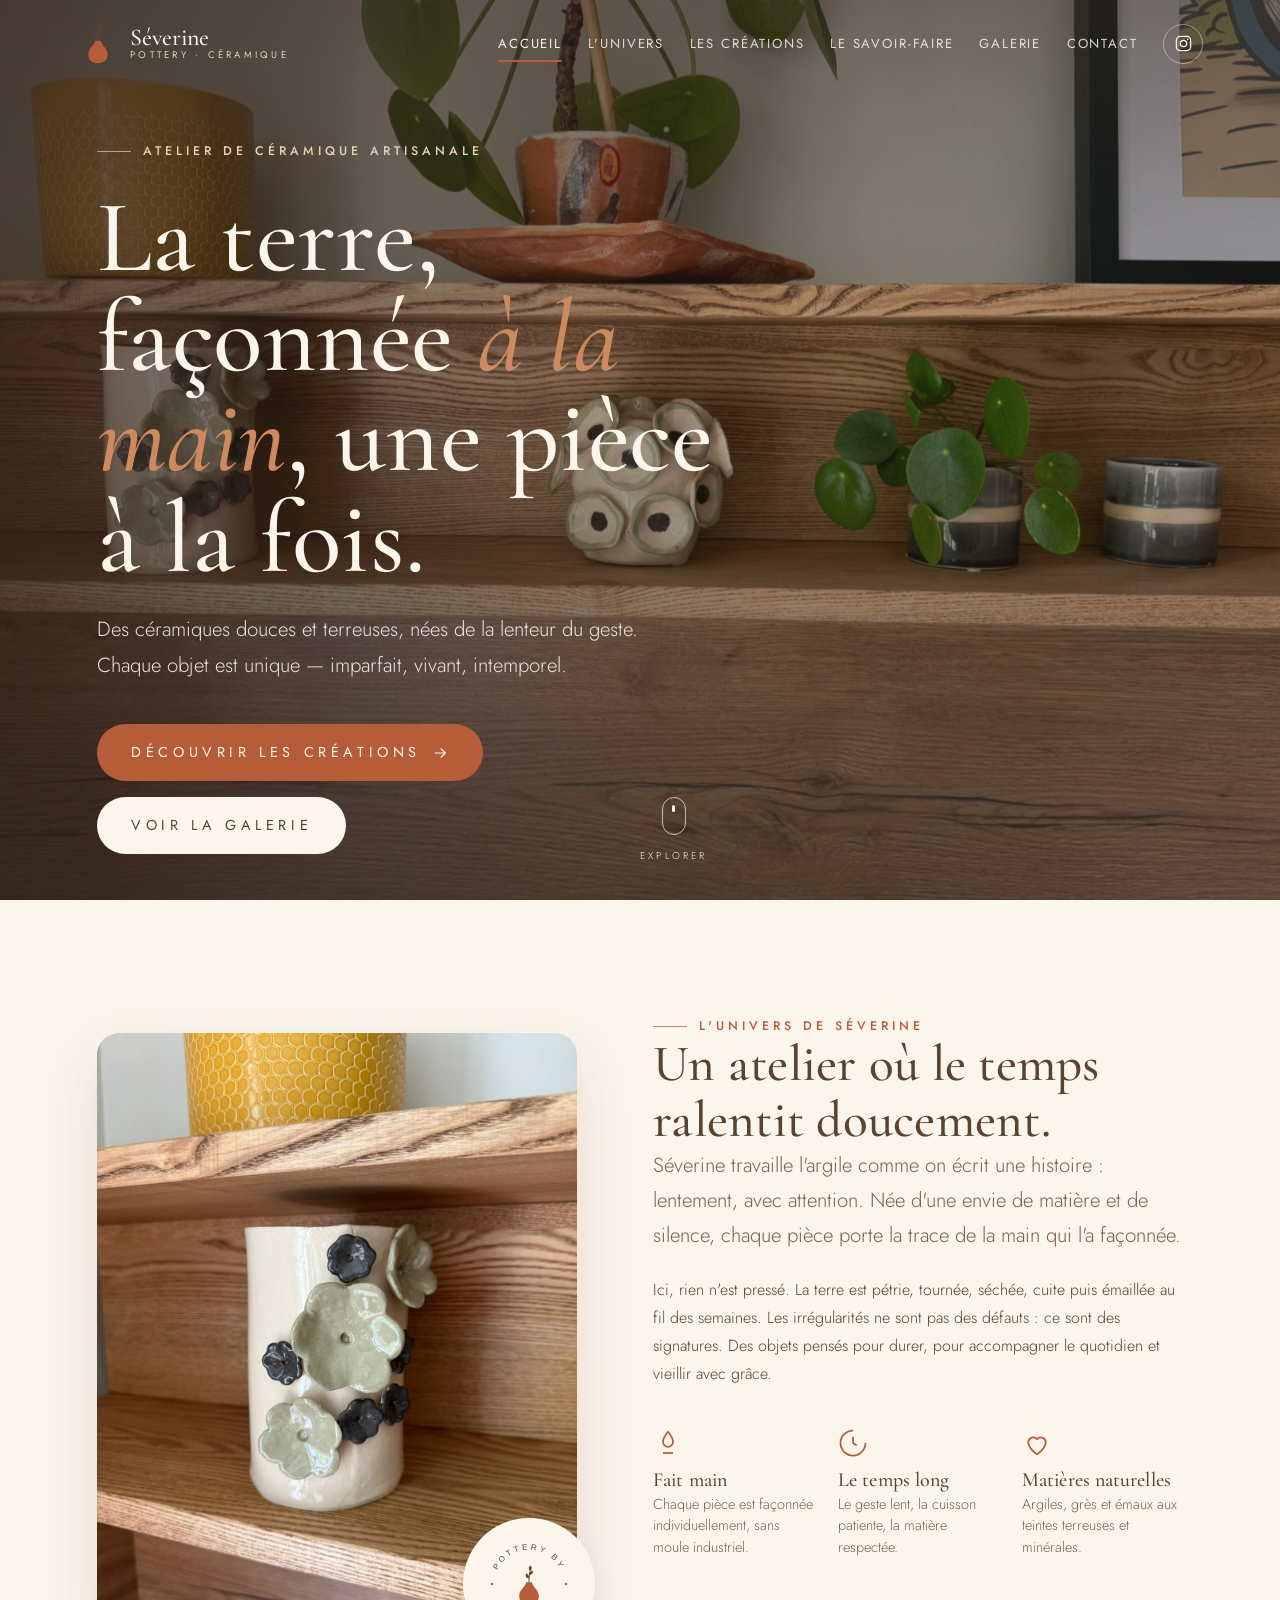
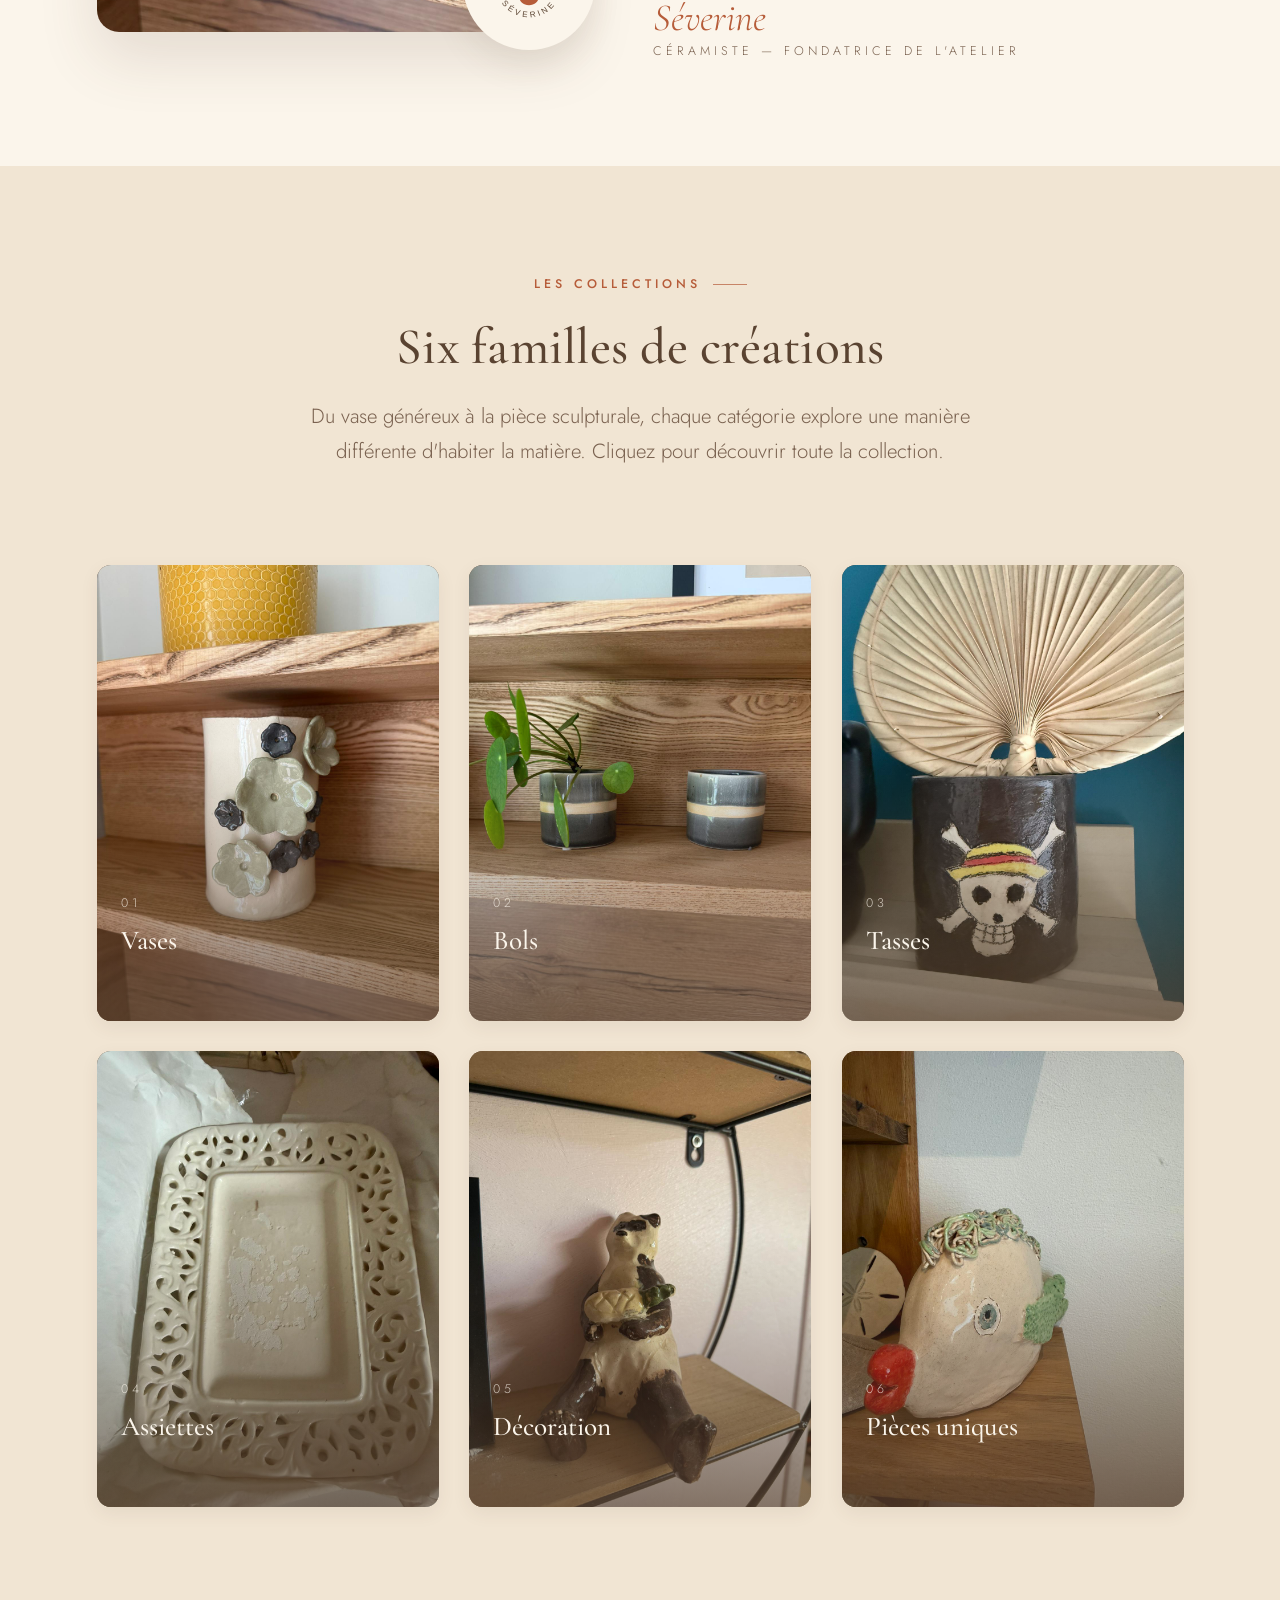
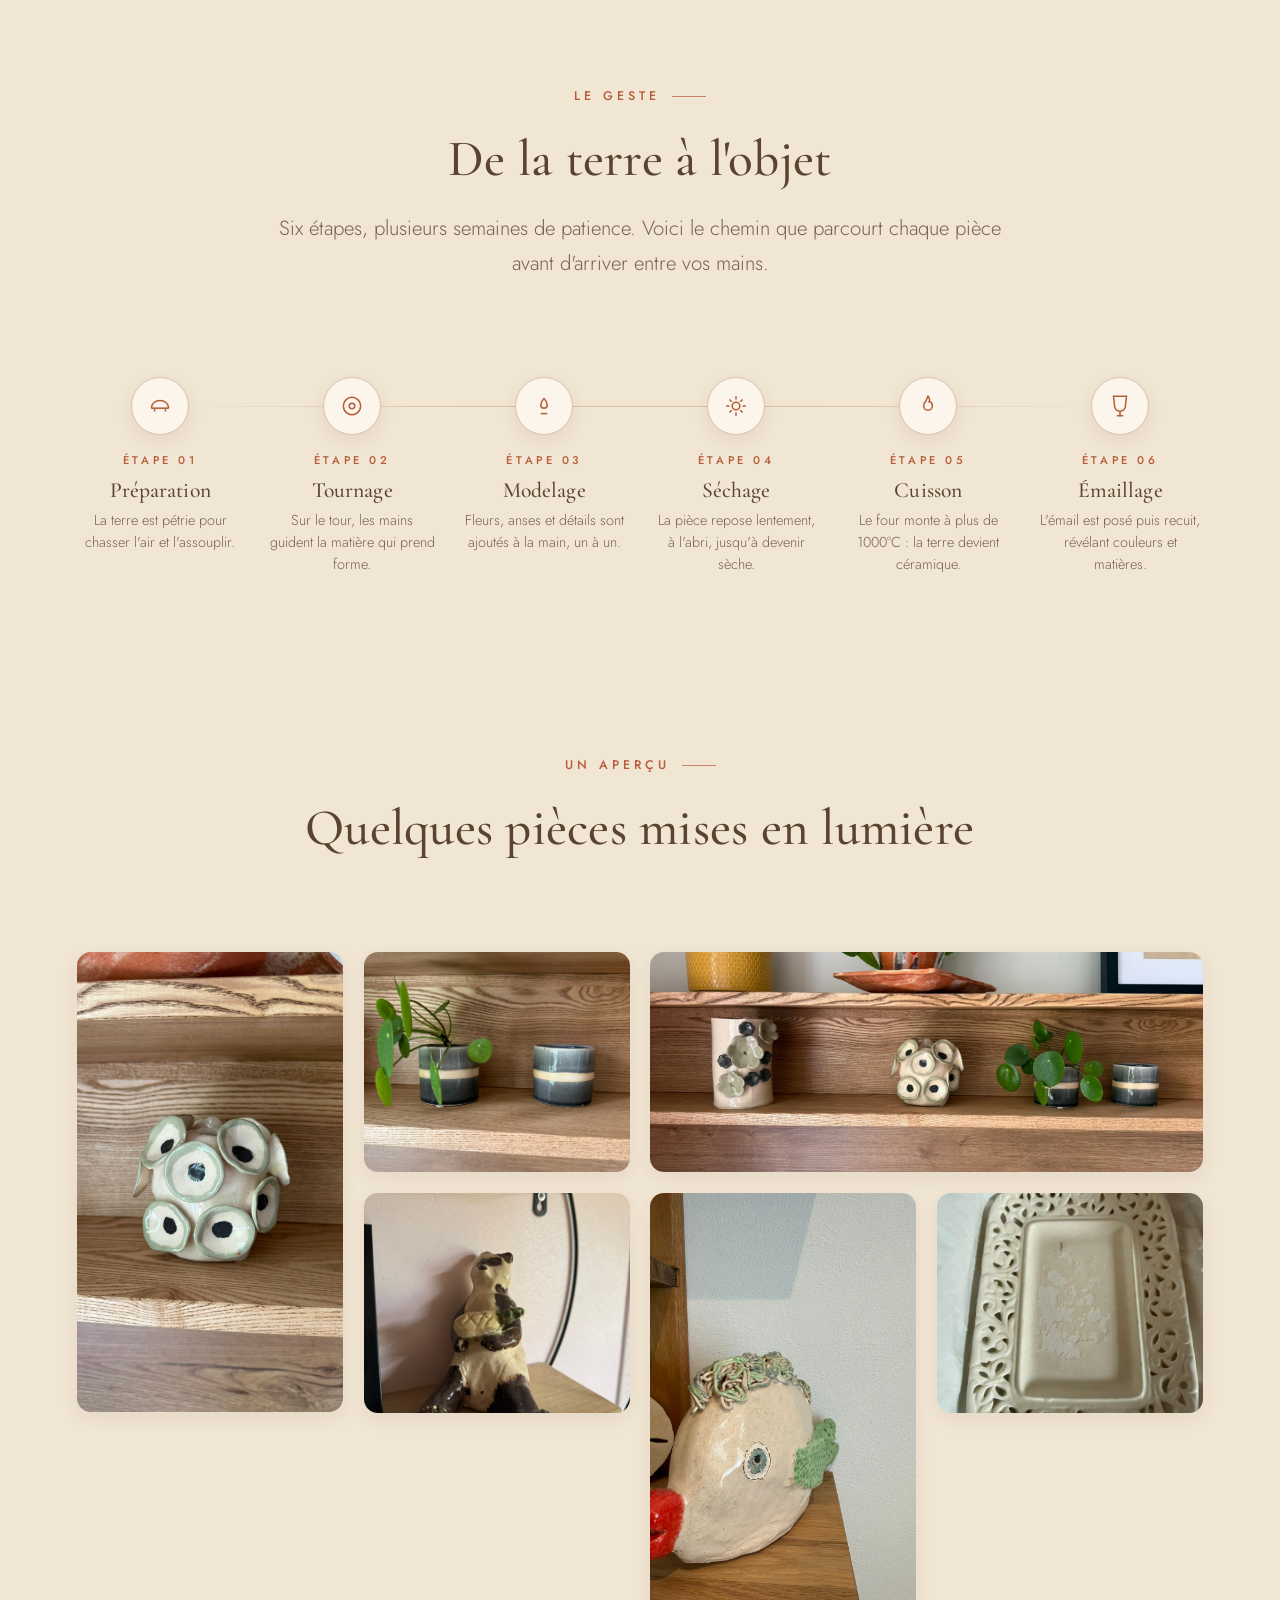
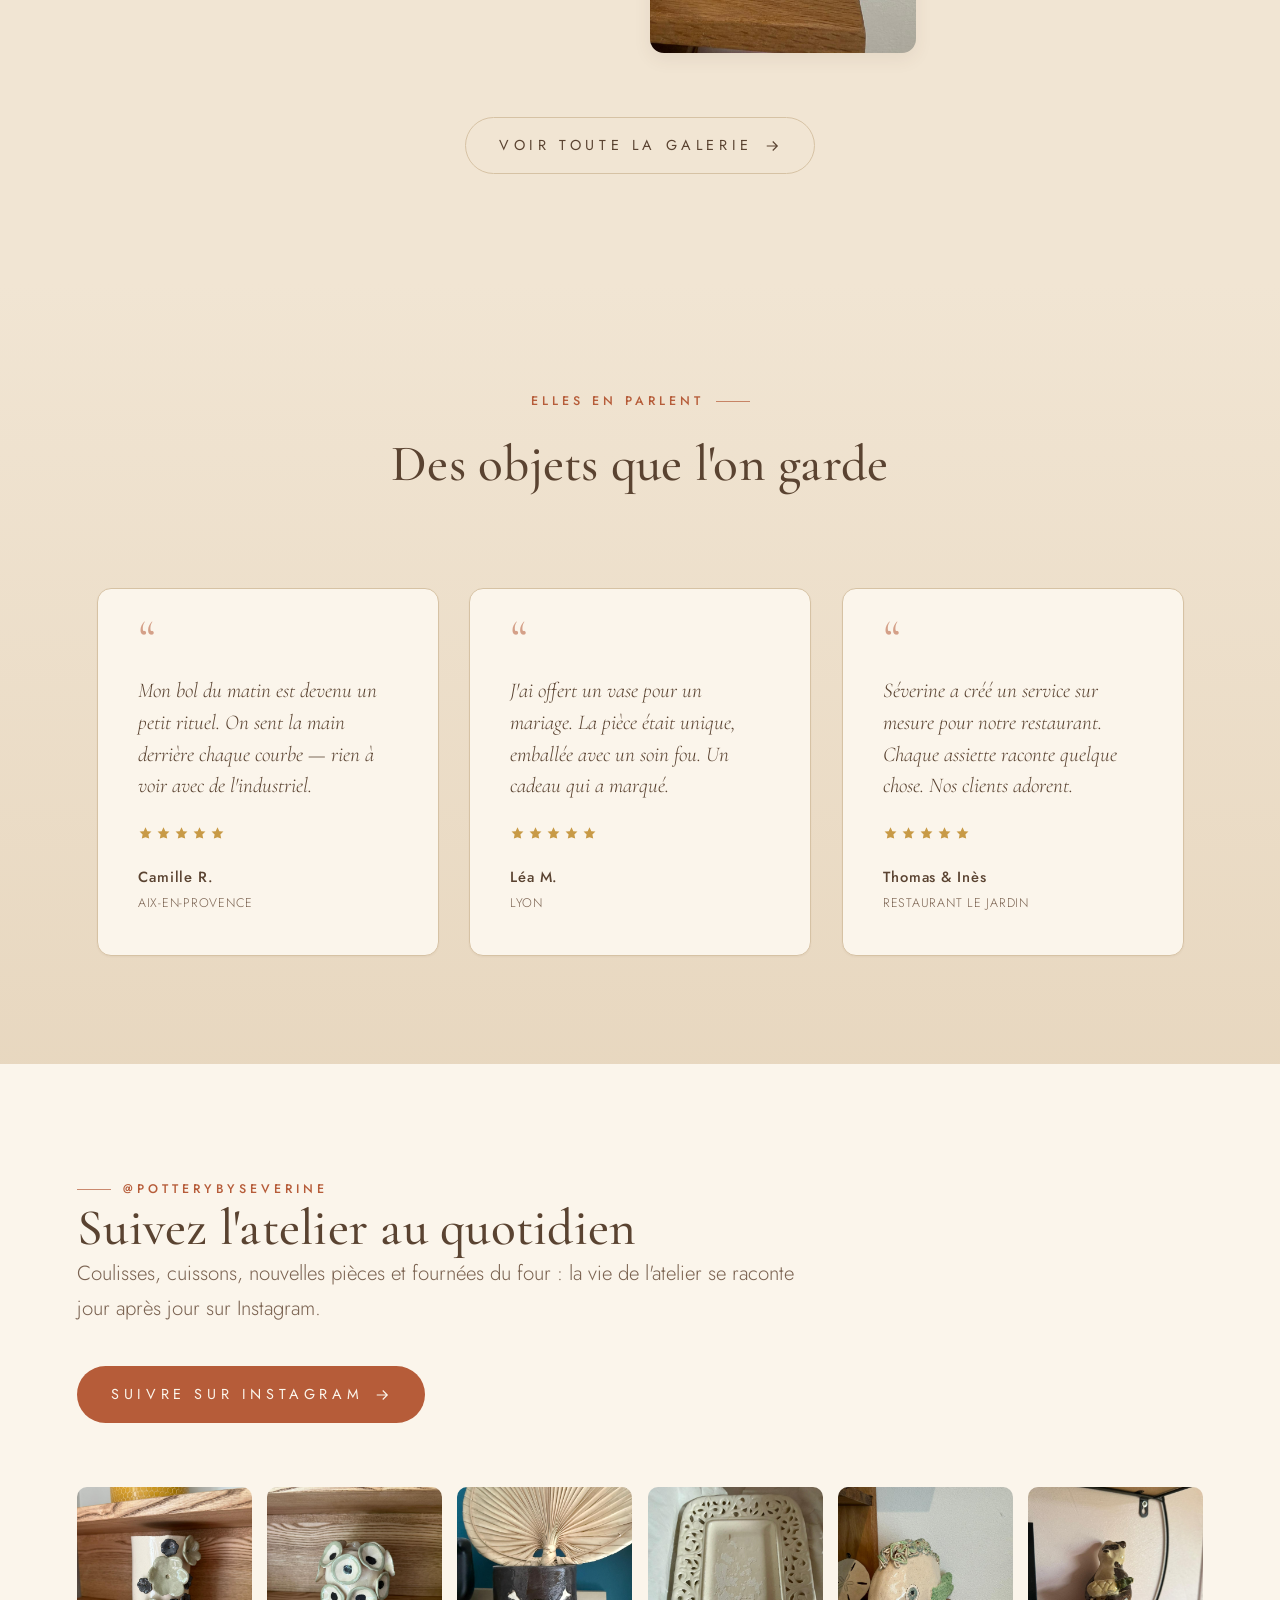
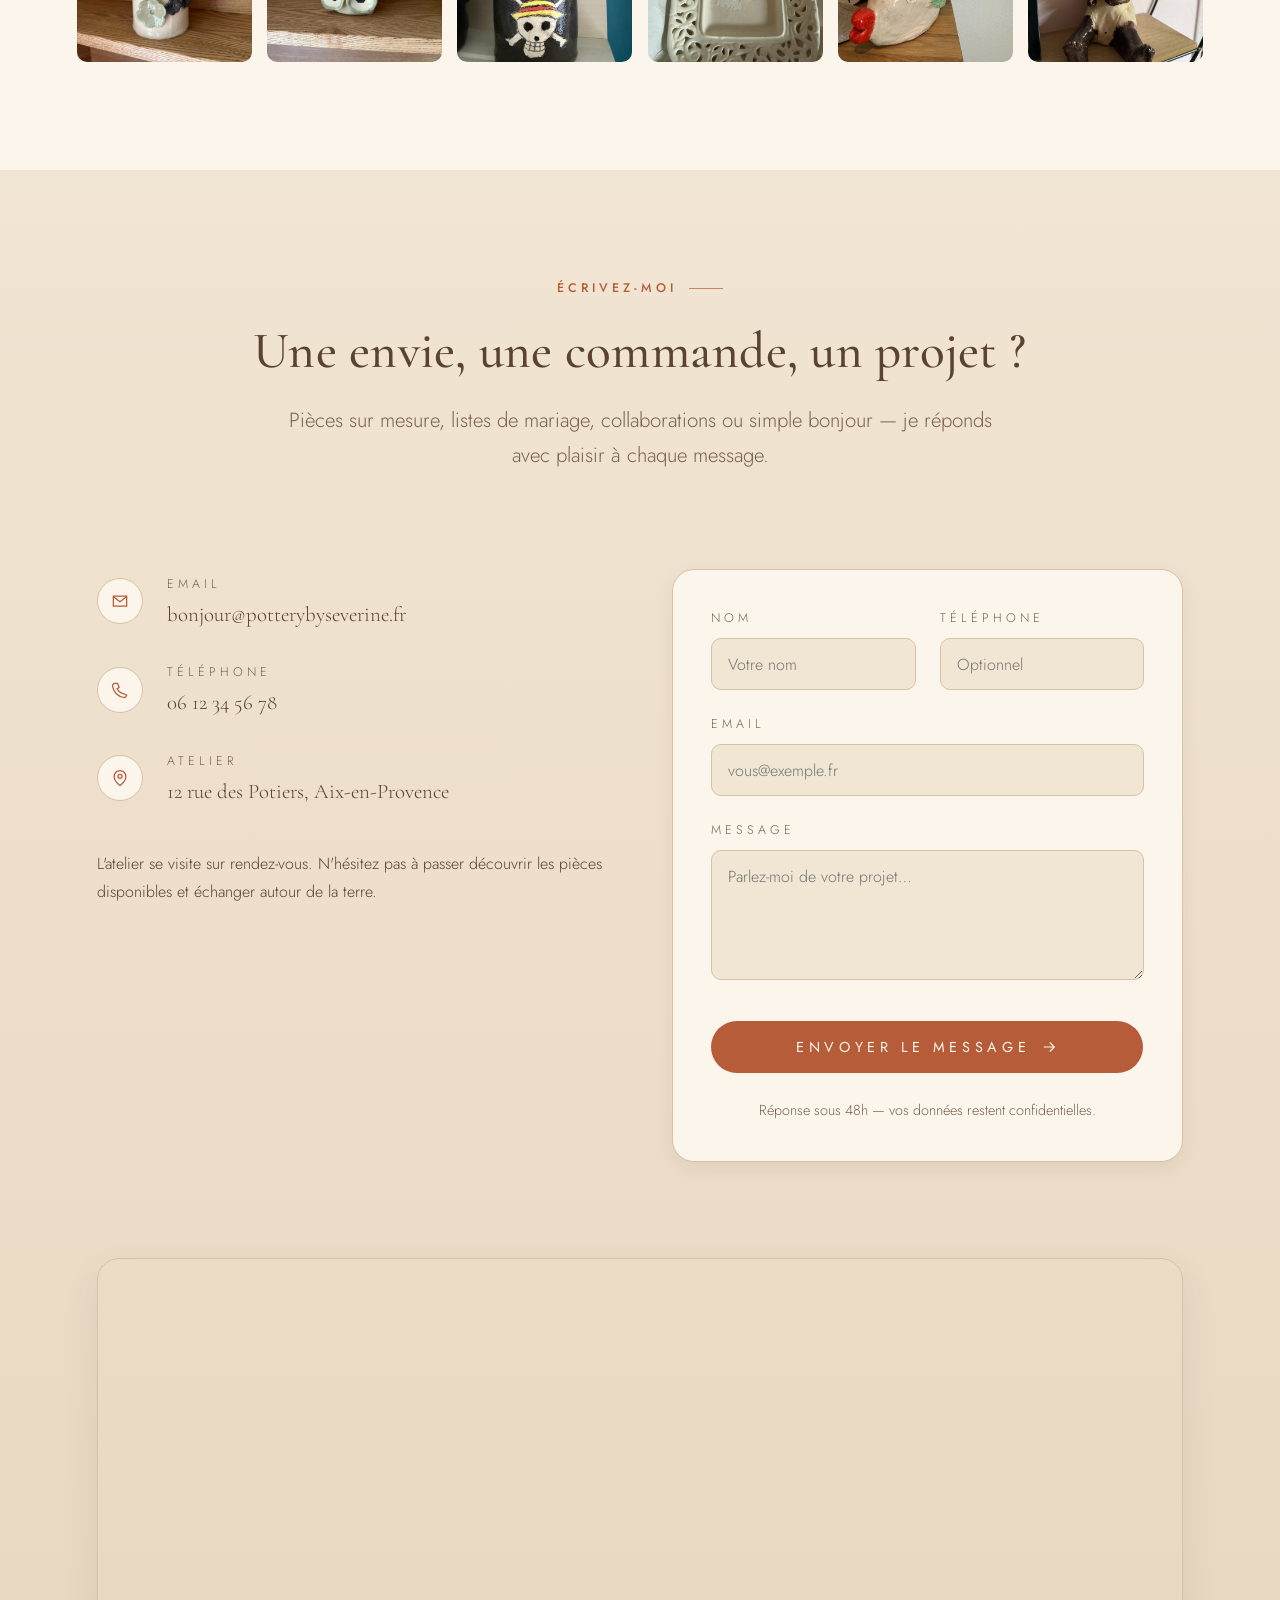
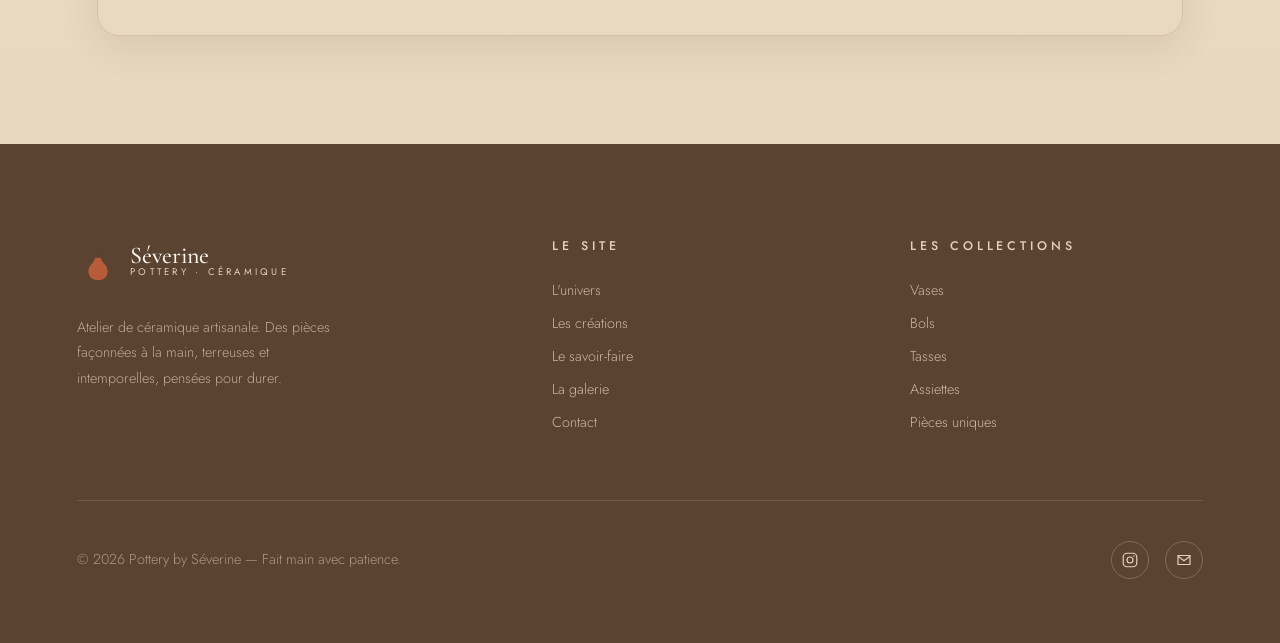
==== commit 02237324: "Fix images 404 on Vercel + redesign savoir-faire as compact horizontal process - .vercelignore: anch" ====
--- a/index.html
+++ b/index.html
@@ -269,85 +269,67 @@
     </section>
 
     <!-- ======================= ④ LE SAVOIR-FAIRE ======================= -->
-    <section class="section section--clay" id="savoir-faire" aria-labelledby="savoir-title">
-      <div class="container">
+    <section class="section section--tight" id="savoir-faire" aria-labelledby="savoir-title">
+      <div class="container container--wide">
         <div class="section__head section__head--center">
           <span class="overline overline--center" data-reveal="fade">Le geste</span>
           <h2 class="section__title" id="savoir-title" data-reveal>De la terre à l'objet</h2>
           <p class="lead" data-reveal data-delay="1">Six étapes, plusieurs semaines de patience. Voici le chemin que parcourt chaque pièce avant d'arriver entre vos mains.</p>
         </div>
 
-        <ol class="timeline">
-          <li class="timeline__step">
-            <div class="timeline__content" data-reveal="right">
-              <span class="timeline__num">Étape 01</span>
-              <h3 class="timeline__title">Préparation</h3>
-              <span class="timeline__text">La terre est pétrie et battue pour chasser les bulles d'air et l'assouplir.</span>
-            </div>
-            <span class="timeline__node" data-reveal="zoom" aria-hidden="true">
+        <ol class="process">
+          <li class="process__step" data-reveal data-delay="1">
+            <span class="process__badge" aria-hidden="true">
               <svg viewBox="0 0 24 24" fill="none" stroke="currentColor" stroke-width="1.4"><path d="M4 14c0-4 3.5-7 8-7s8 3 8 7"/><path d="M4 14h16"/><path d="M7 14v3M17 14v3"/></svg>
             </span>
-            <div class="timeline__media"></div>
+            <span class="process__num">Étape 01</span>
+            <h3 class="process__title">Préparation</h3>
+            <p class="process__text">La terre est pétrie pour chasser l'air et l'assouplir.</p>
           </li>
 
-          <li class="timeline__step">
-            <div class="timeline__content" data-reveal="left">
-              <span class="timeline__num">Étape 02</span>
-              <h3 class="timeline__title">Tournage</h3>
-              <span class="timeline__text">Sur le tour, les mains guident la matière qui monte et prend forme.</span>
-            </div>
-            <span class="timeline__node" data-reveal="zoom" aria-hidden="true">
+          <li class="process__step" data-reveal data-delay="2">
+            <span class="process__badge" aria-hidden="true">
               <svg viewBox="0 0 24 24" fill="none" stroke="currentColor" stroke-width="1.4"><circle cx="12" cy="12" r="8"/><circle cx="12" cy="12" r="2.5"/></svg>
             </span>
-            <div class="timeline__media"></div>
+            <span class="process__num">Étape 02</span>
+            <h3 class="process__title">Tournage</h3>
+            <p class="process__text">Sur le tour, les mains guident la matière qui prend forme.</p>
           </li>
 
-          <li class="timeline__step">
-            <div class="timeline__content" data-reveal="right">
-              <span class="timeline__num">Étape 03</span>
-              <h3 class="timeline__title">Modelage</h3>
-              <span class="timeline__text">Fleurs, anses et détails sont ajoutés à la main, un à un.</span>
-            </div>
-            <span class="timeline__node" data-reveal="zoom" aria-hidden="true">
+          <li class="process__step" data-reveal data-delay="3">
+            <span class="process__badge" aria-hidden="true">
               <svg viewBox="0 0 24 24" fill="none" stroke="currentColor" stroke-width="1.4"><path d="M12 5c2 2 3 4 3 6a3 3 0 0 1-6 0c0-2 1-4 3-6Z"/><path d="M9 19h6"/></svg>
             </span>
-            <div class="timeline__media"></div>
+            <span class="process__num">Étape 03</span>
+            <h3 class="process__title">Modelage</h3>
+            <p class="process__text">Fleurs, anses et détails sont ajoutés à la main, un à un.</p>
           </li>
 
-          <li class="timeline__step">
-            <div class="timeline__content" data-reveal="left">
-              <span class="timeline__num">Étape 04</span>
-              <h3 class="timeline__title">Séchage</h3>
-              <span class="timeline__text">La pièce repose lentement, à l'abri, jusqu'à devenir « cuir » puis sèche.</span>
-            </div>
-            <span class="timeline__node" data-reveal="zoom" aria-hidden="true">
+          <li class="process__step" data-reveal data-delay="4">
+            <span class="process__badge" aria-hidden="true">
               <svg viewBox="0 0 24 24" fill="none" stroke="currentColor" stroke-width="1.4"><path d="M12 3v3M12 18v3M3 12h3M18 12h3M6 6l2 2M16 16l2 2M18 6l-2 2M8 16l-2 2"/><circle cx="12" cy="12" r="3.5"/></svg>
             </span>
-            <div class="timeline__media"></div>
+            <span class="process__num">Étape 04</span>
+            <h3 class="process__title">Séchage</h3>
+            <p class="process__text">La pièce repose lentement, à l'abri, jusqu'à devenir sèche.</p>
           </li>
 
-          <li class="timeline__step">
-            <div class="timeline__content" data-reveal="right">
-              <span class="timeline__num">Étape 05</span>
-              <h3 class="timeline__title">Cuisson</h3>
-              <span class="timeline__text">Le four monte à plus de 1000°C : la terre devient céramique, définitive.</span>
-            </div>
-            <span class="timeline__node" data-reveal="zoom" aria-hidden="true">
+          <li class="process__step" data-reveal data-delay="5">
+            <span class="process__badge" aria-hidden="true">
               <svg viewBox="0 0 24 24" fill="none" stroke="currentColor" stroke-width="1.4"><path d="M12 3c1.5 2 2 3.5 1 5 2 0 3 2 3 4a4 4 0 0 1-8 0c0-1.5.5-2.8 1.5-3.8C11 6.5 11 4.5 12 3Z"/></svg>
             </span>
-            <div class="timeline__media"></div>
+            <span class="process__num">Étape 05</span>
+            <h3 class="process__title">Cuisson</h3>
+            <p class="process__text">Le four monte à plus de 1000°C : la terre devient céramique.</p>
           </li>
 
-          <li class="timeline__step">
-            <div class="timeline__content" data-reveal="left">
-              <span class="timeline__num">Étape 06</span>
-              <h3 class="timeline__title">Émaillage</h3>
-              <span class="timeline__text">L'émail est posé puis recuit, révélant couleurs, brillances et matières.</span>
-            </div>
-            <span class="timeline__node" data-reveal="zoom" aria-hidden="true">
+          <li class="process__step" data-reveal data-delay="6">
+            <span class="process__badge" aria-hidden="true">
               <svg viewBox="0 0 24 24" fill="none" stroke="currentColor" stroke-width="1.4"><path d="M6 3h12l-1 9a5 5 0 0 1-10 0Z"/><path d="M9 21h6M12 17v4"/></svg>
             </span>
-            <div class="timeline__media"></div>
+            <span class="process__num">Étape 06</span>
+            <h3 class="process__title">Émaillage</h3>
+            <p class="process__text">L'émail est posé puis recuit, révélant couleurs et matières.</p>
           </li>
         </ol>
       </div>
--- a/css/style.css
+++ b/css/style.css
@@ -702,46 +702,37 @@
   transform: translateY(0);
 }
 
-/* ---- ④ Le savoir-faire (timeline) ---- */
-.timeline {
-  position: relative;
-  margin-top: var(--space-xl);
-  padding: 0;          /* neutralise l'indentation par défaut de <ol> */
-  list-style: none;    /* pour aligner les nœuds sur la ligne centrale */
-}
-.timeline::before {
+/* ---- ④ Le savoir-faire (parcours horizontal compact) ---- */
+.process {
+  position: relative;
+  margin: 0;
+  padding: 0;
+  list-style: none;
+  display: grid;
+  grid-template-columns: repeat(6, 1fr);
+  gap: clamp(1rem, 2vw, 2rem);
+}
+/* Ligne de liaison horizontale passant derrière les pastilles */
+.process::before {
   content: "";
   position: absolute;
-  left: 50%;
-  top: 0;
-  transform: translateX(-50%);
-  width: 1px;
-  height: 100%;
-  background: linear-gradient(180deg, transparent, var(--color-terracotta-light), transparent);
-  opacity: 0.5;
-}
-.timeline__step {
-  position: relative;
-  display: grid;
-  grid-template-columns: 1fr auto 1fr;
-  align-items: center;
-  gap: var(--space-lg);
-  padding-block: clamp(1.5rem, 3vw, 2.6rem);
-}
-.timeline__content { }
-.timeline__step:nth-child(odd) .timeline__content {
-  grid-column: 1;
-  text-align: right;
-}
-.timeline__step:nth-child(odd) .timeline__media { grid-column: 3; }
-.timeline__step:nth-child(even) .timeline__content {
-  grid-column: 3;
-  text-align: left;
-}
-.timeline__step:nth-child(even) .timeline__media { grid-column: 1; }
-
-.timeline__node {
-  grid-column: 2;
+  top: 29px;                      /* centre vertical des pastilles (58/2) */
+  left: 8%;
+  right: 8%;
+  height: 1px;
+  background: linear-gradient(90deg, transparent, var(--color-line), var(--color-line), transparent);
+  z-index: 0;
+}
+.process__step {
+  position: relative;
+  z-index: 1;
+  display: flex;
+  flex-direction: column;
+  align-items: center;
+  text-align: center;
+  gap: var(--space-2xs);
+}
+.process__badge {
   width: 58px;
   height: 58px;
   display: grid;
@@ -751,29 +742,39 @@
   border: 1px solid var(--color-line);
   box-shadow: var(--shadow-sm);
   color: var(--color-terracotta);
-  z-index: 1;
-}
-.timeline__node svg { width: 26px; height: 26px; }
-.timeline__num {
-  font-family: var(--font-sans);
-  font-size: var(--fs-label);
+  margin-bottom: var(--space-2xs);
+  transition: transform var(--dur-fast) var(--ease-out),
+              box-shadow var(--dur-fast) var(--ease-out),
+              background-color var(--dur-fast) var(--ease-soft),
+              color var(--dur-fast) var(--ease-soft);
+}
+.process__step:hover .process__badge {
+  transform: translateY(-4px);
+  box-shadow: var(--shadow-md);
+  background: var(--color-terracotta);
+  color: var(--color-paper);
+}
+.process__badge svg { width: 26px; height: 26px; }
+.process__num {
+  font-family: var(--font-sans);
+  font-size: 0.7rem;
+  font-weight: 500;
   letter-spacing: var(--tracking-label);
+  text-transform: uppercase;
   color: var(--color-terracotta);
 }
-.timeline__title {
+.process__title {
   font-family: var(--font-serif);
-  font-size: var(--fs-h3);
+  font-size: 1.35rem;
   font-weight: 500;
-  margin-top: 2px;
-}
-.timeline__text {
+  line-height: 1.1;
+}
+.process__text {
   font-size: var(--fs-small);
   color: var(--color-clay-light);
-  margin-top: var(--space-2xs);
-  max-width: 34ch;
-  display: inline-block;
-}
-.timeline__step:nth-child(odd) .timeline__text { margin-left: auto; }
+  line-height: 1.5;
+  max-width: 22ch;
+}
 
 /* ---- ⑤ Galerie (aperçu accueil) ---- */
 .gallery-preview__grid {
--- a/css/responsive.css
+++ b/css/responsive.css
@@ -9,6 +9,10 @@
   .instagram__grid { grid-template-columns: repeat(4, 1fr); }
   .masonry { column-count: 3; }
   .gallery-preview__grid { grid-auto-rows: 190px; }
+
+  /* Parcours savoir-faire : 3 colonnes × 2 rangées, sans ligne de liaison */
+  .process { grid-template-columns: repeat(3, 1fr); row-gap: var(--space-xl); }
+  .process::before { display: none; }
 }
 
 /* ============================ ≤ 900px : tablette ======================= */
@@ -72,27 +76,8 @@
   /* --- Créations --- */
   .creations__grid { grid-template-columns: repeat(2, 1fr); }
 
-  /* --- Timeline : passage en colonne à gauche --- */
-  .timeline::before { left: 27px; transform: none; }
-  .timeline__step,
-  .timeline__step:nth-child(odd),
-  .timeline__step:nth-child(even) {
-    grid-template-columns: 54px 1fr;
-    gap: var(--space-md);
-    text-align: left;
-  }
-  .timeline__node {
-    grid-column: 1 !important;
-    width: 54px; height: 54px;
-  }
-  .timeline__step:nth-child(odd) .timeline__content,
-  .timeline__step:nth-child(even) .timeline__content {
-    grid-column: 2 !important;
-    text-align: left;
-  }
-  .timeline__media { display: none; }
-  .timeline__step:nth-child(odd) .timeline__text { margin-left: 0; }
-  .timeline__text { max-width: none; }
+  /* --- Parcours savoir-faire : reste en 3 colonnes sur tablette --- */
+  .process { gap: var(--space-lg) var(--space-md); }
 
   /* --- Galerie aperçu --- */
   .gallery-preview__grid { grid-template-columns: repeat(2, 1fr); grid-auto-rows: 200px; }
@@ -135,6 +120,10 @@
 
   .values { grid-template-columns: 1fr; gap: var(--space-md); }
 
+  /* Parcours savoir-faire : 2 colonnes sur mobile */
+  .process { grid-template-columns: repeat(2, 1fr); row-gap: var(--space-lg); }
+  .process__text { max-width: none; }
+
   .univers__signature { font-size: 2rem; }
   .univers__stamp { right: 8px; bottom: -16px; }
 
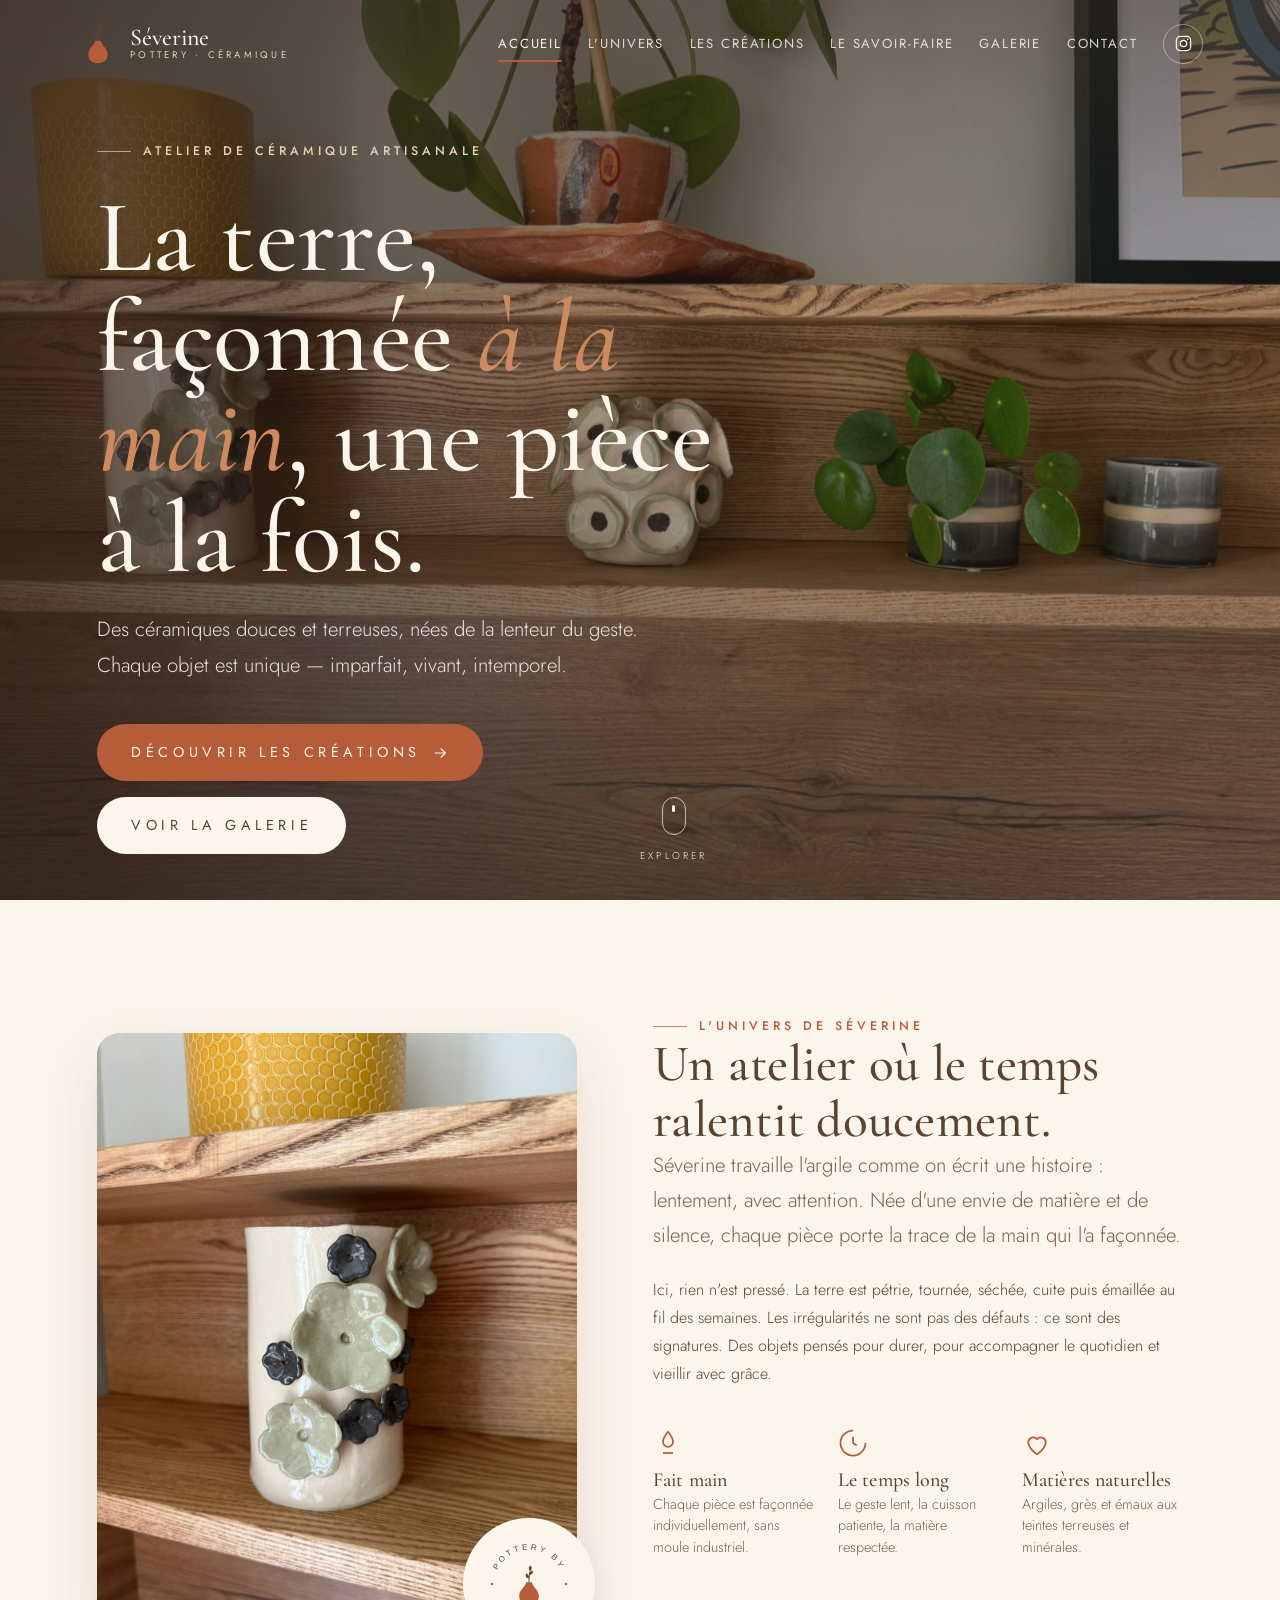
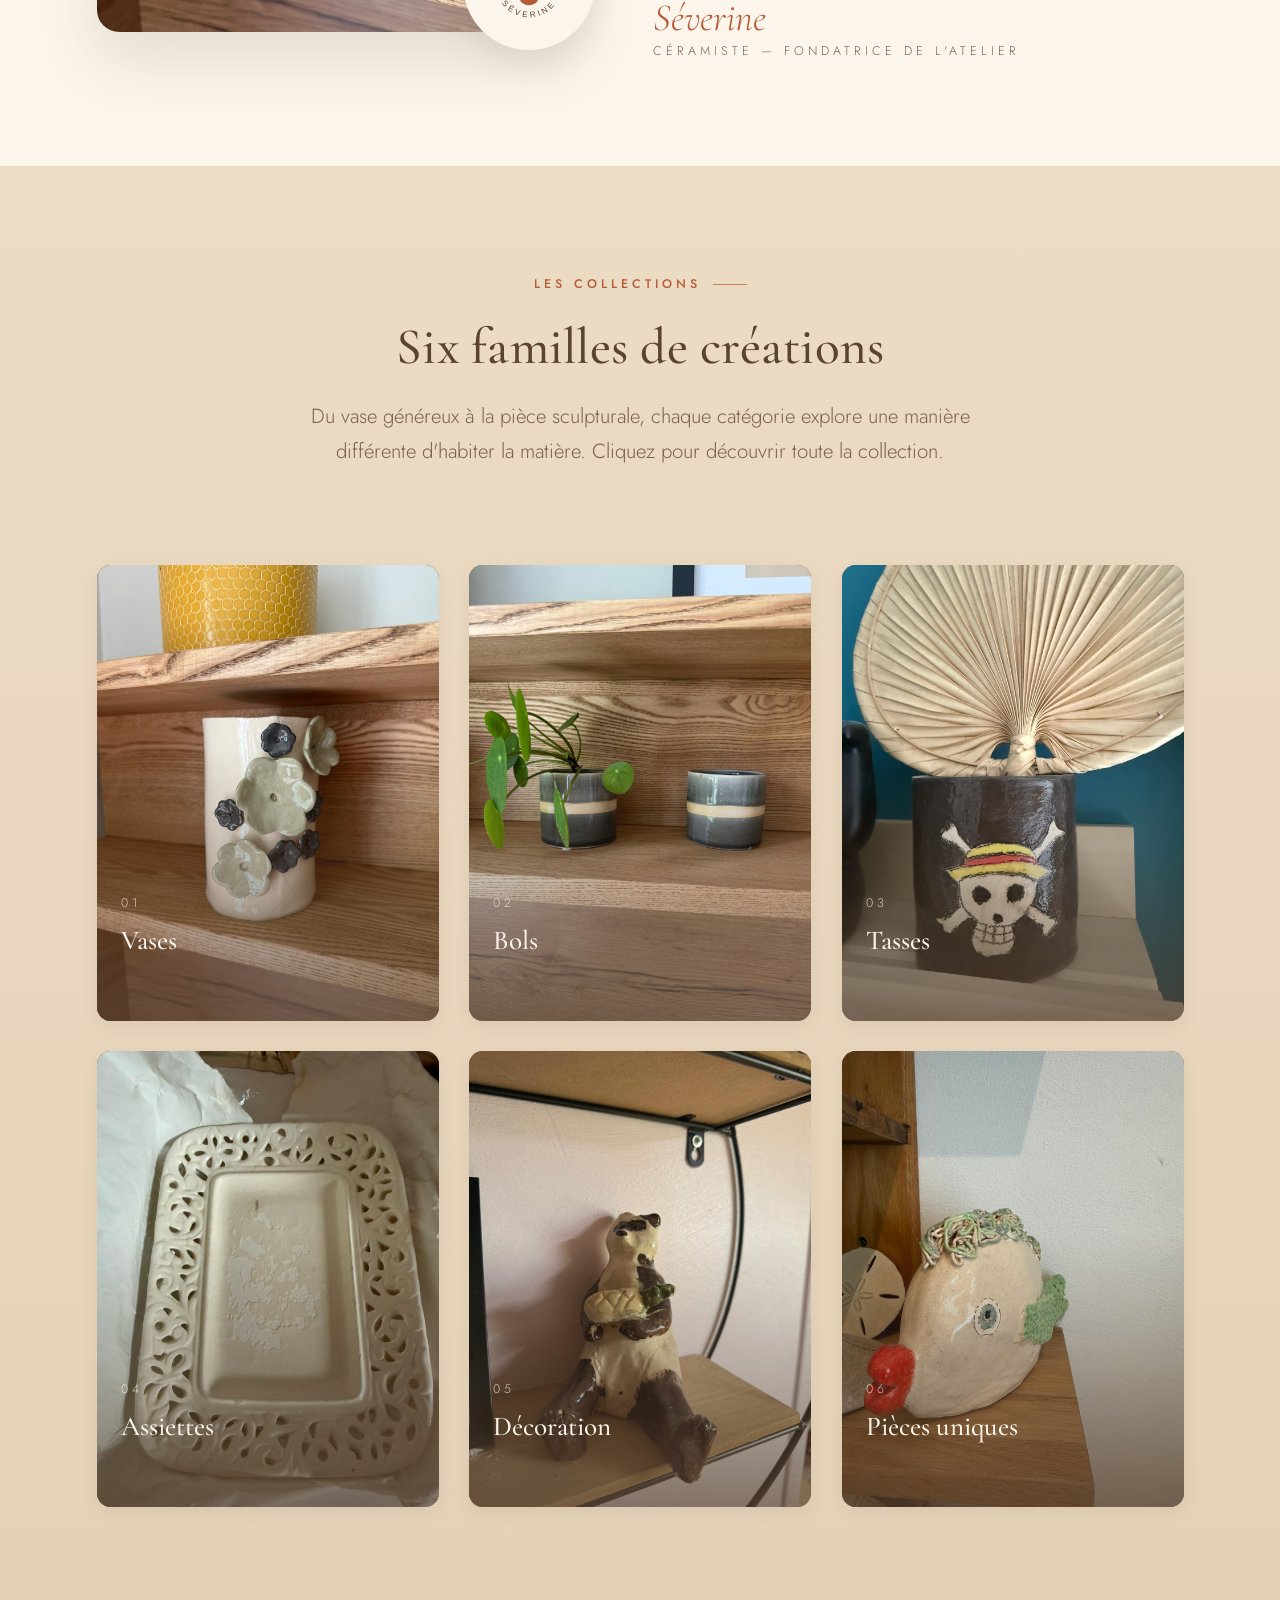
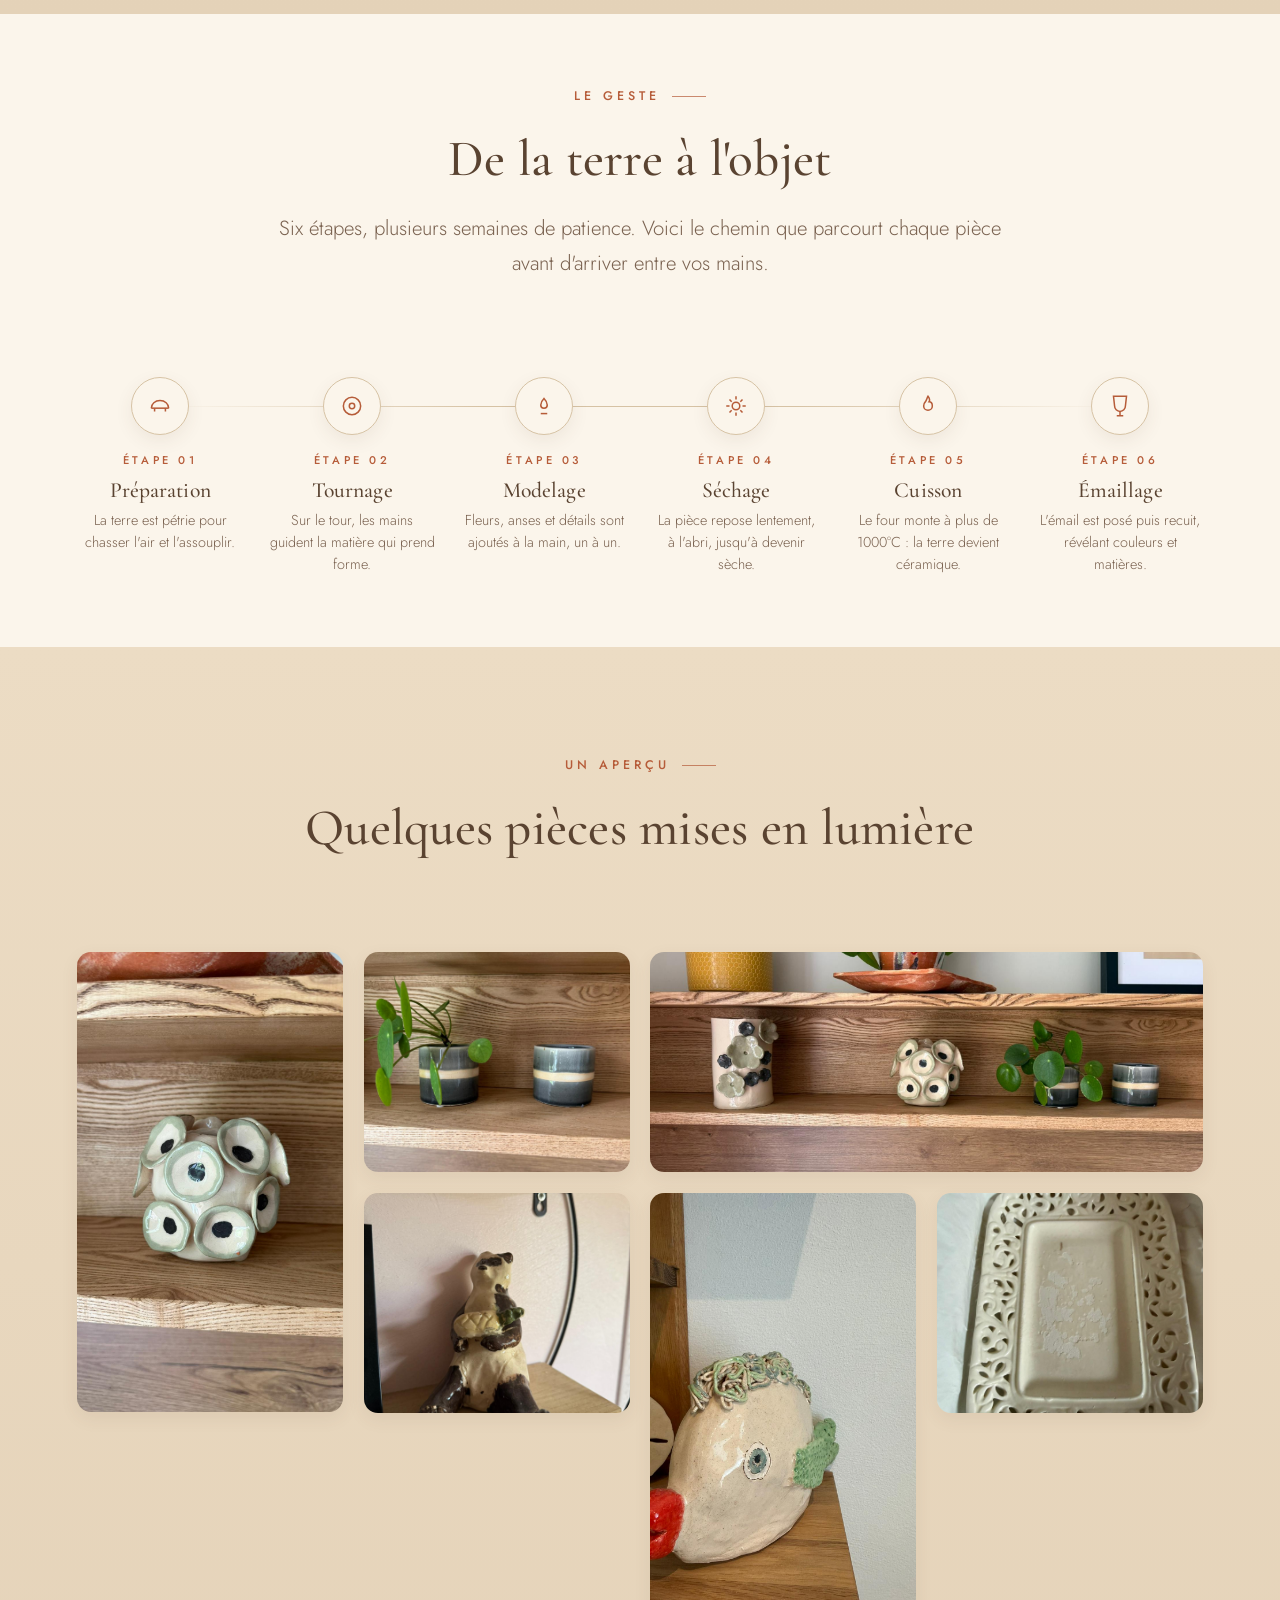
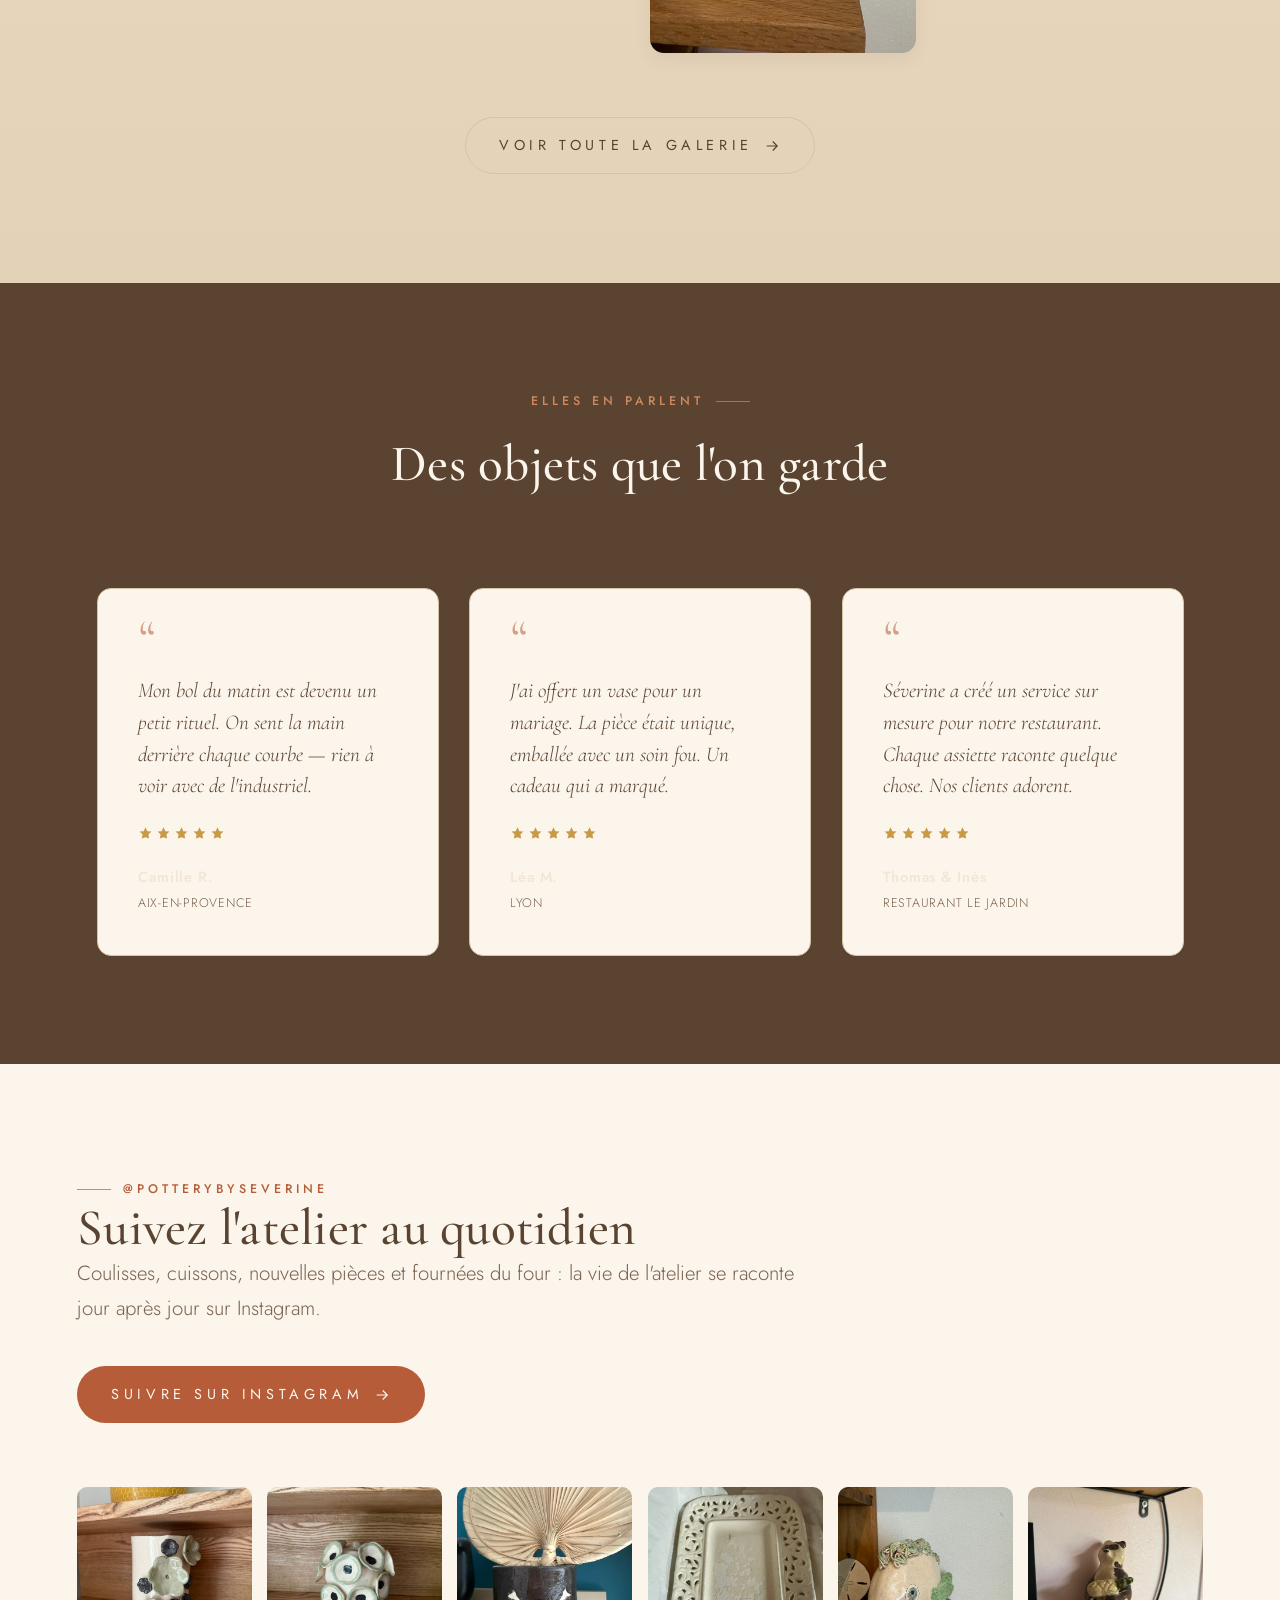
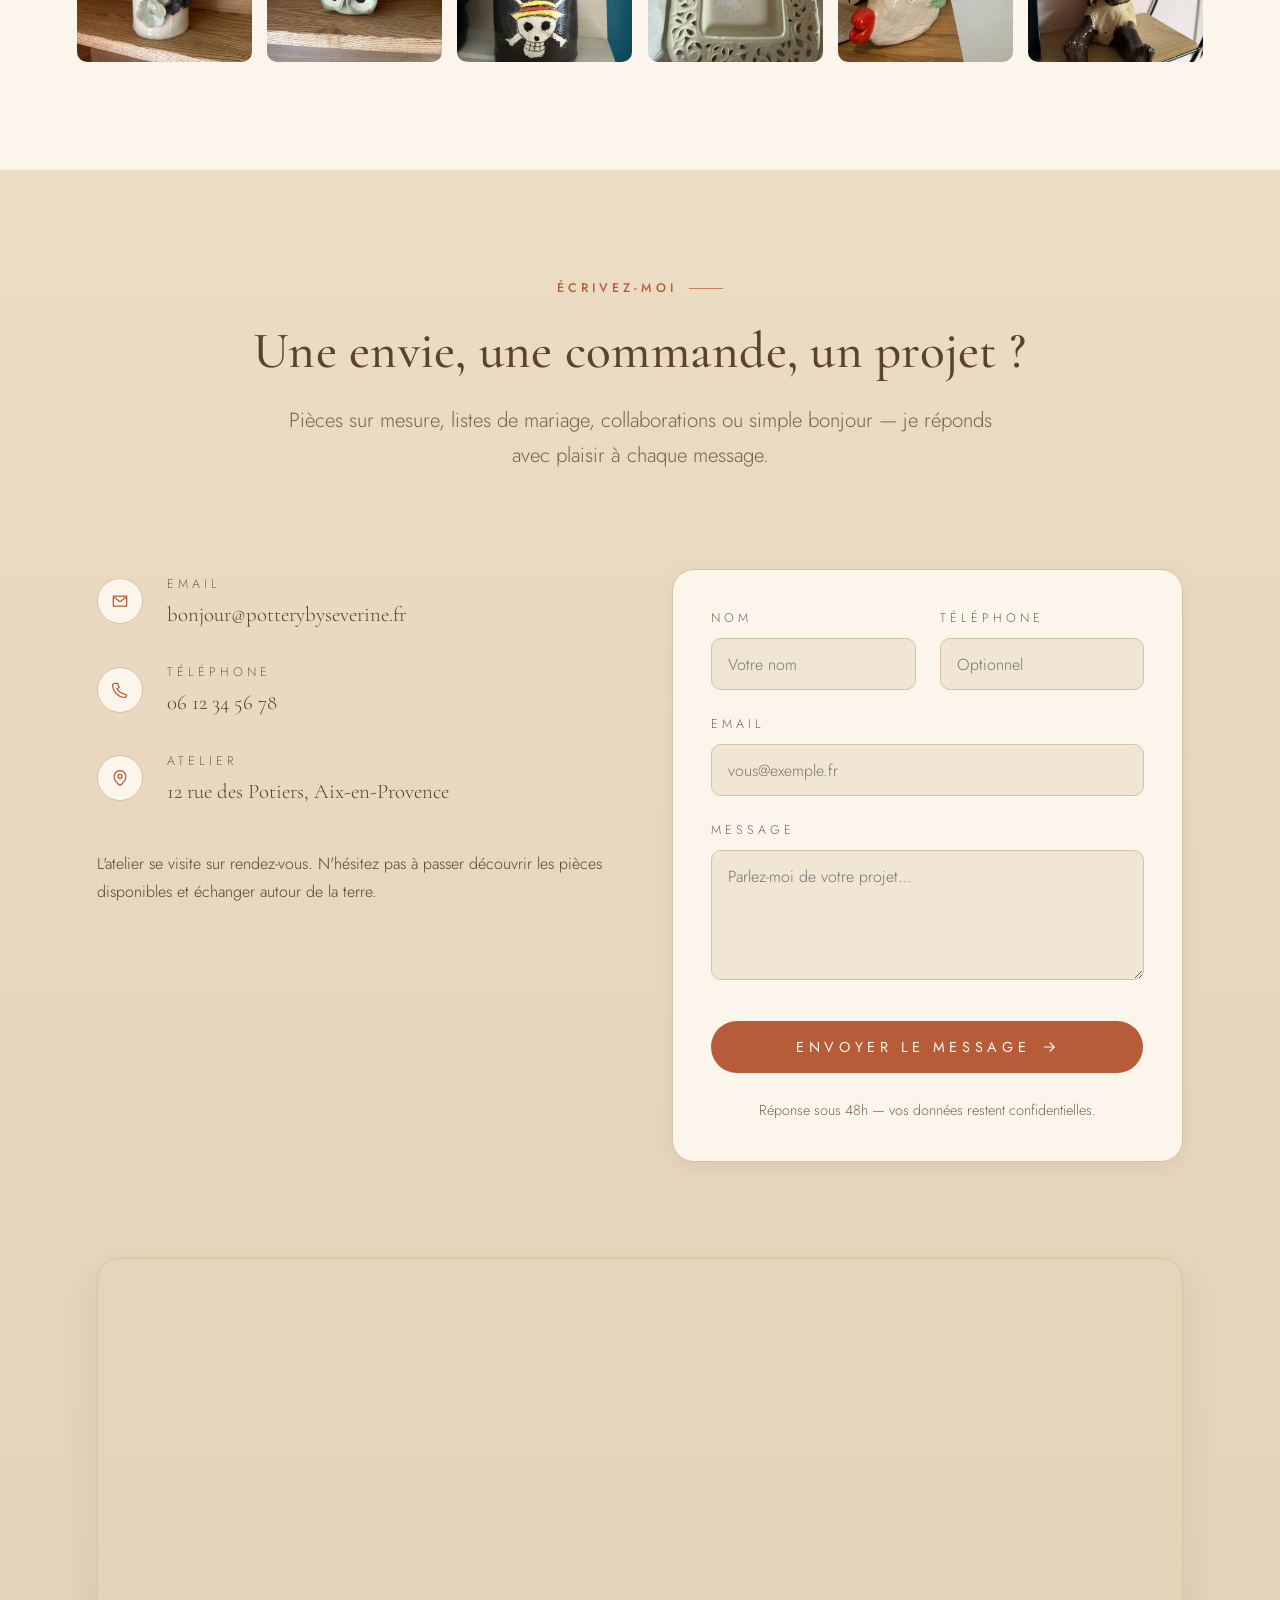
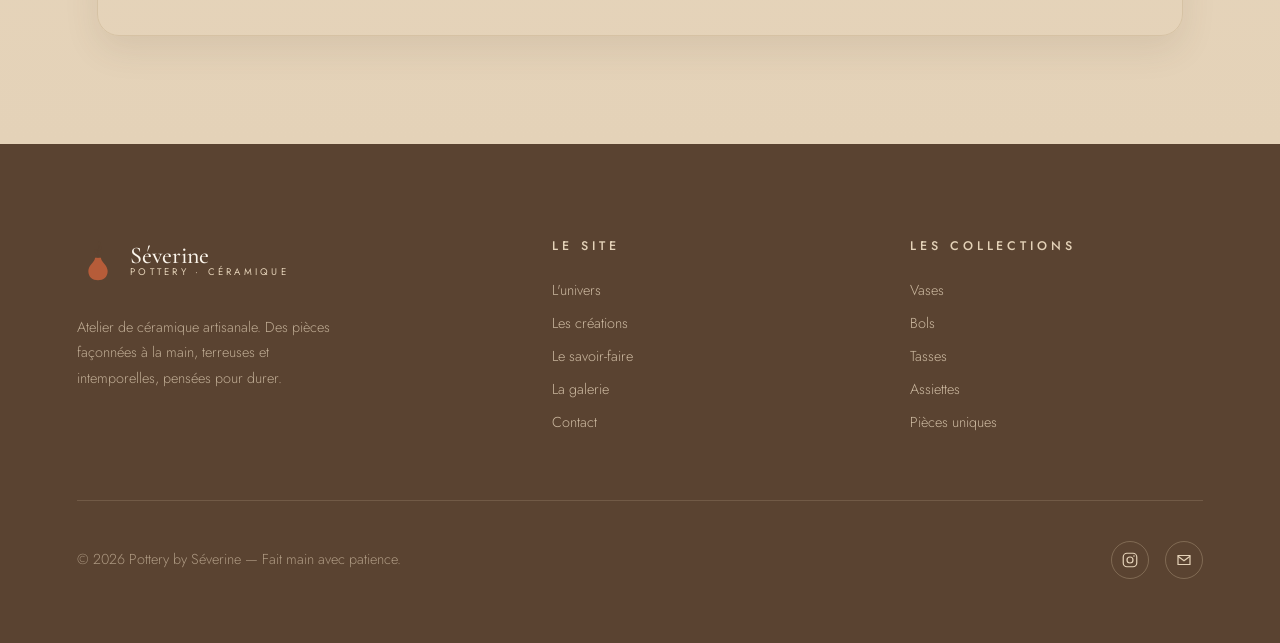
==== commit 2b2398c5: "update" ====
--- a/index.html
+++ b/index.html
@@ -190,7 +190,7 @@
     </section>
 
     <!-- ======================= ③ LES CRÉATIONS ======================= -->
-    <section class="section" id="creations" aria-labelledby="creations-title">
+    <section class="section section--sand" id="creations" aria-labelledby="creations-title">
       <div class="container">
         <div class="section__head section__head--center">
           <span class="overline overline--center" data-reveal="fade">Les collections</span>
@@ -269,7 +269,7 @@
     </section>
 
     <!-- ======================= ④ LE SAVOIR-FAIRE ======================= -->
-    <section class="section section--tight" id="savoir-faire" aria-labelledby="savoir-title">
+    <section class="section section--paper section--tight" id="savoir-faire" aria-labelledby="savoir-title">
       <div class="container container--wide">
         <div class="section__head section__head--center">
           <span class="overline overline--center" data-reveal="fade">Le geste</span>
@@ -336,7 +336,7 @@
     </section>
 
     <!-- ======================= ⑤ GALERIE (aperçu) ======================= -->
-    <section class="section" id="galerie" aria-labelledby="galerie-title">
+    <section class="section section--sand" id="galerie" aria-labelledby="galerie-title">
       <div class="container container--wide">
         <div class="section__head section__head--center">
           <span class="overline overline--center" data-reveal="fade">Un aperçu</span>
@@ -374,7 +374,7 @@
     </section>
 
     <!-- ======================= ⑥ TÉMOIGNAGES ======================= -->
-    <section class="section section--sand" aria-labelledby="temoignages-title">
+    <section class="section section--clay" aria-labelledby="temoignages-title">
       <div class="container">
         <div class="section__head section__head--center">
           <span class="overline overline--center" data-reveal="fade">Elles en parlent</span>
--- a/css/style.css
+++ b/css/style.css
@@ -532,7 +532,9 @@
 /* Fonds alternés */
 .section--paper { background: var(--color-paper); }
 .section--sand {
-  background: linear-gradient(180deg, var(--color-cream), var(--color-sand) 140%);
+  /* Sable nettement plus chaud/profond que le crème, pour bien démarquer
+     la section de ses voisines claires. */
+  background: linear-gradient(180deg, #ECDCC4 0%, #E4D2B8 100%);
 }
 .section--clay {
   background: var(--color-clay);
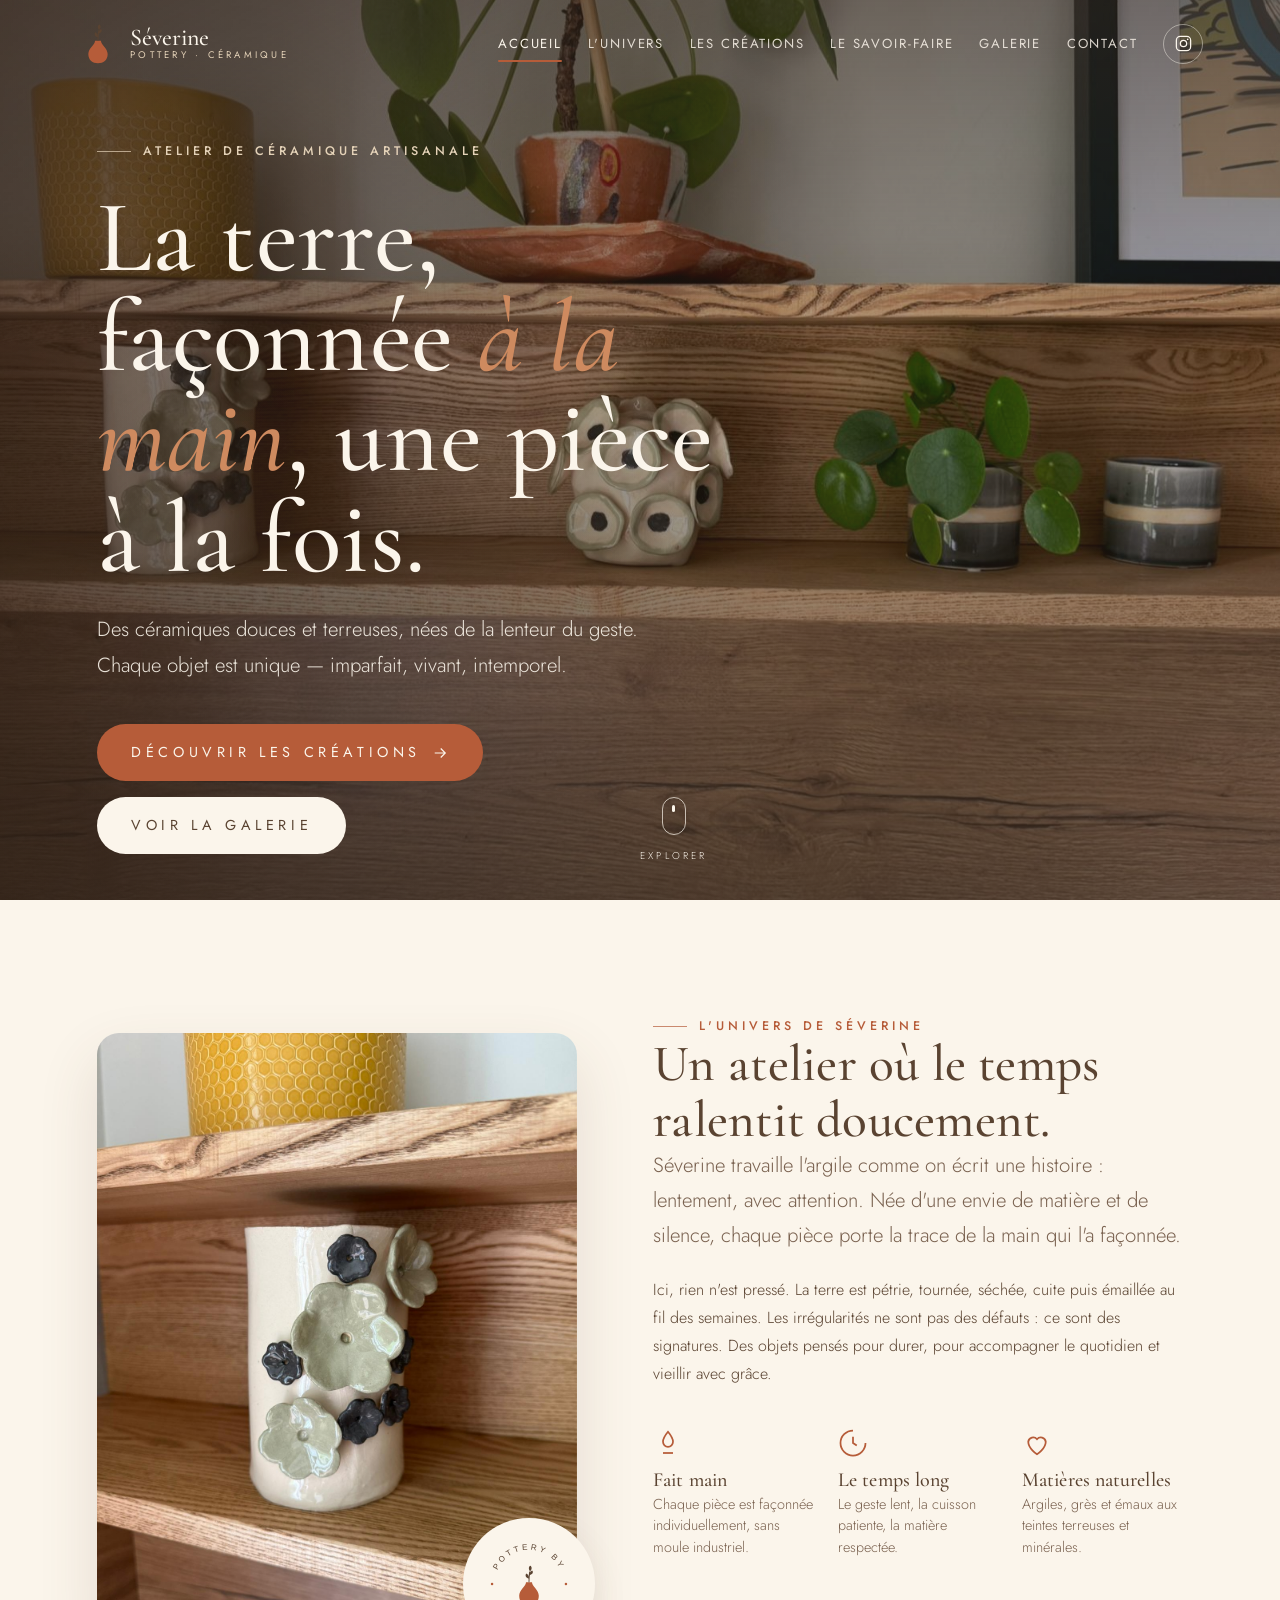
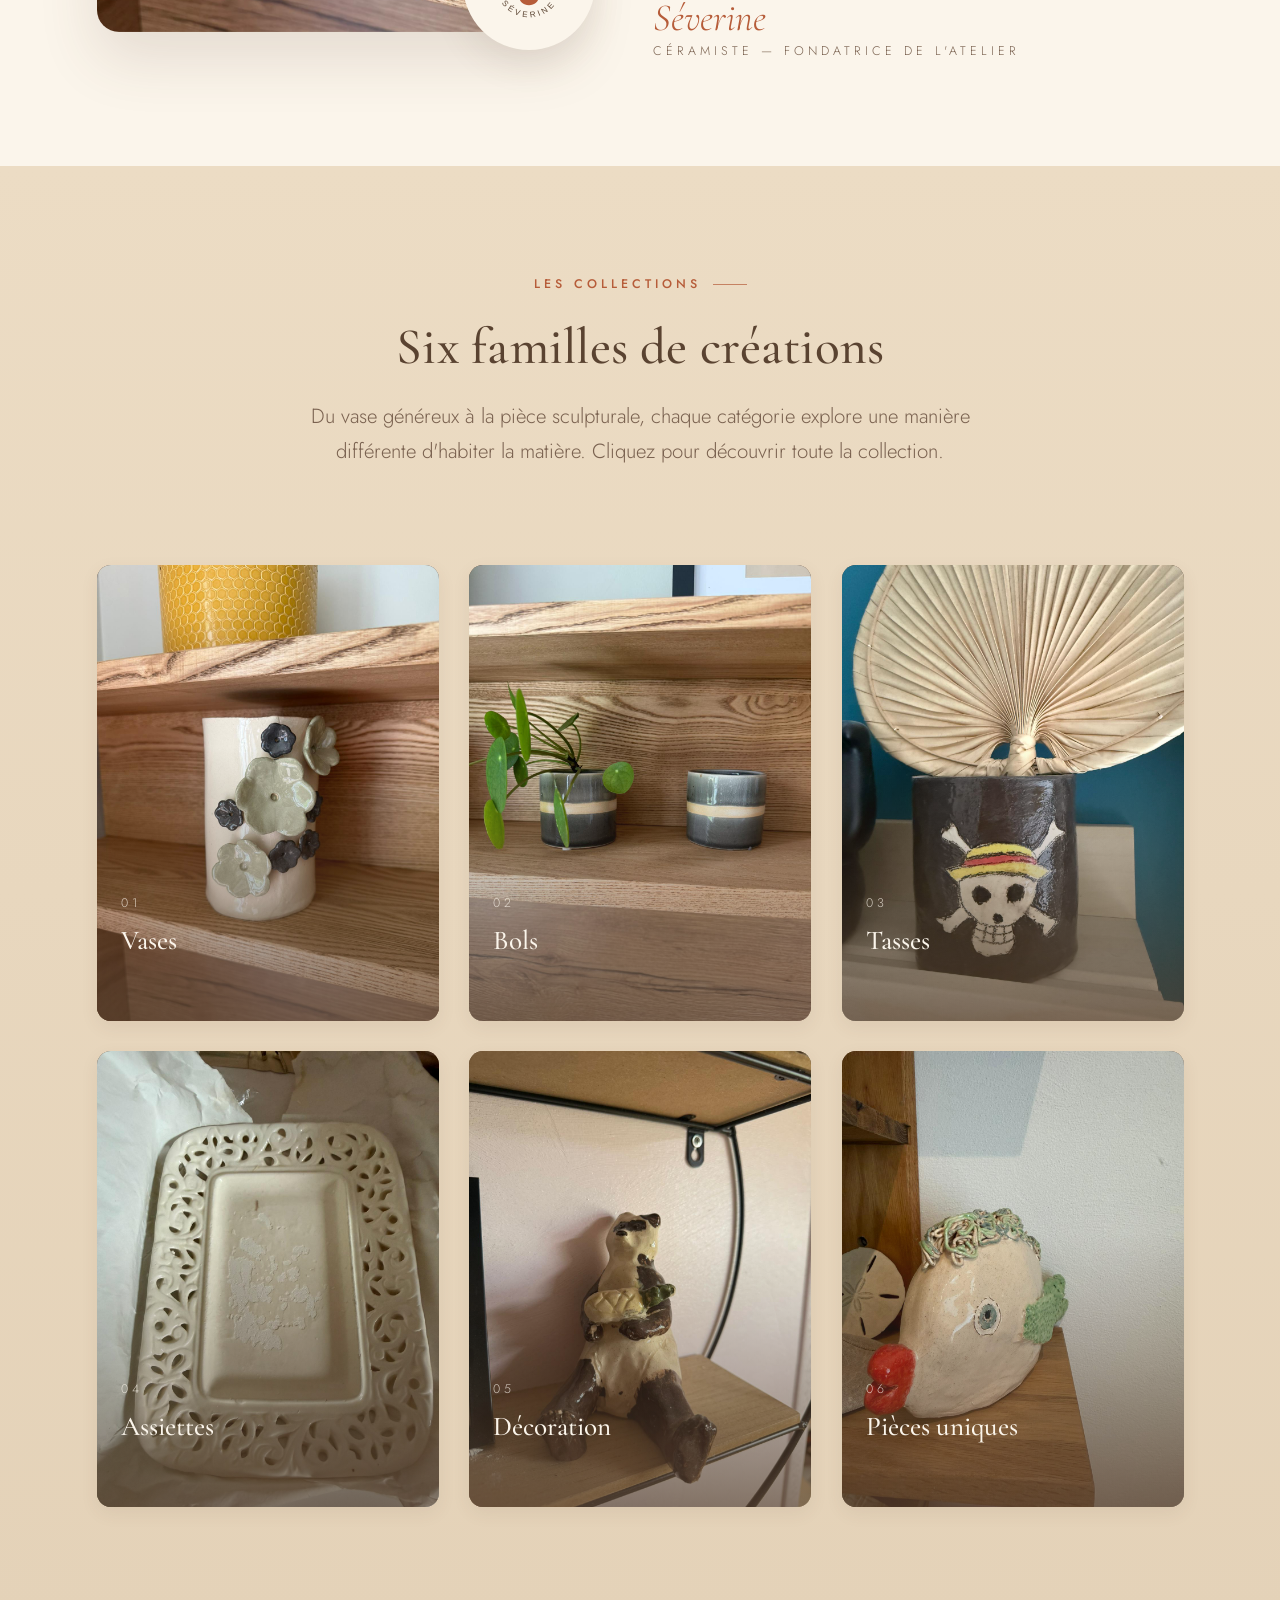
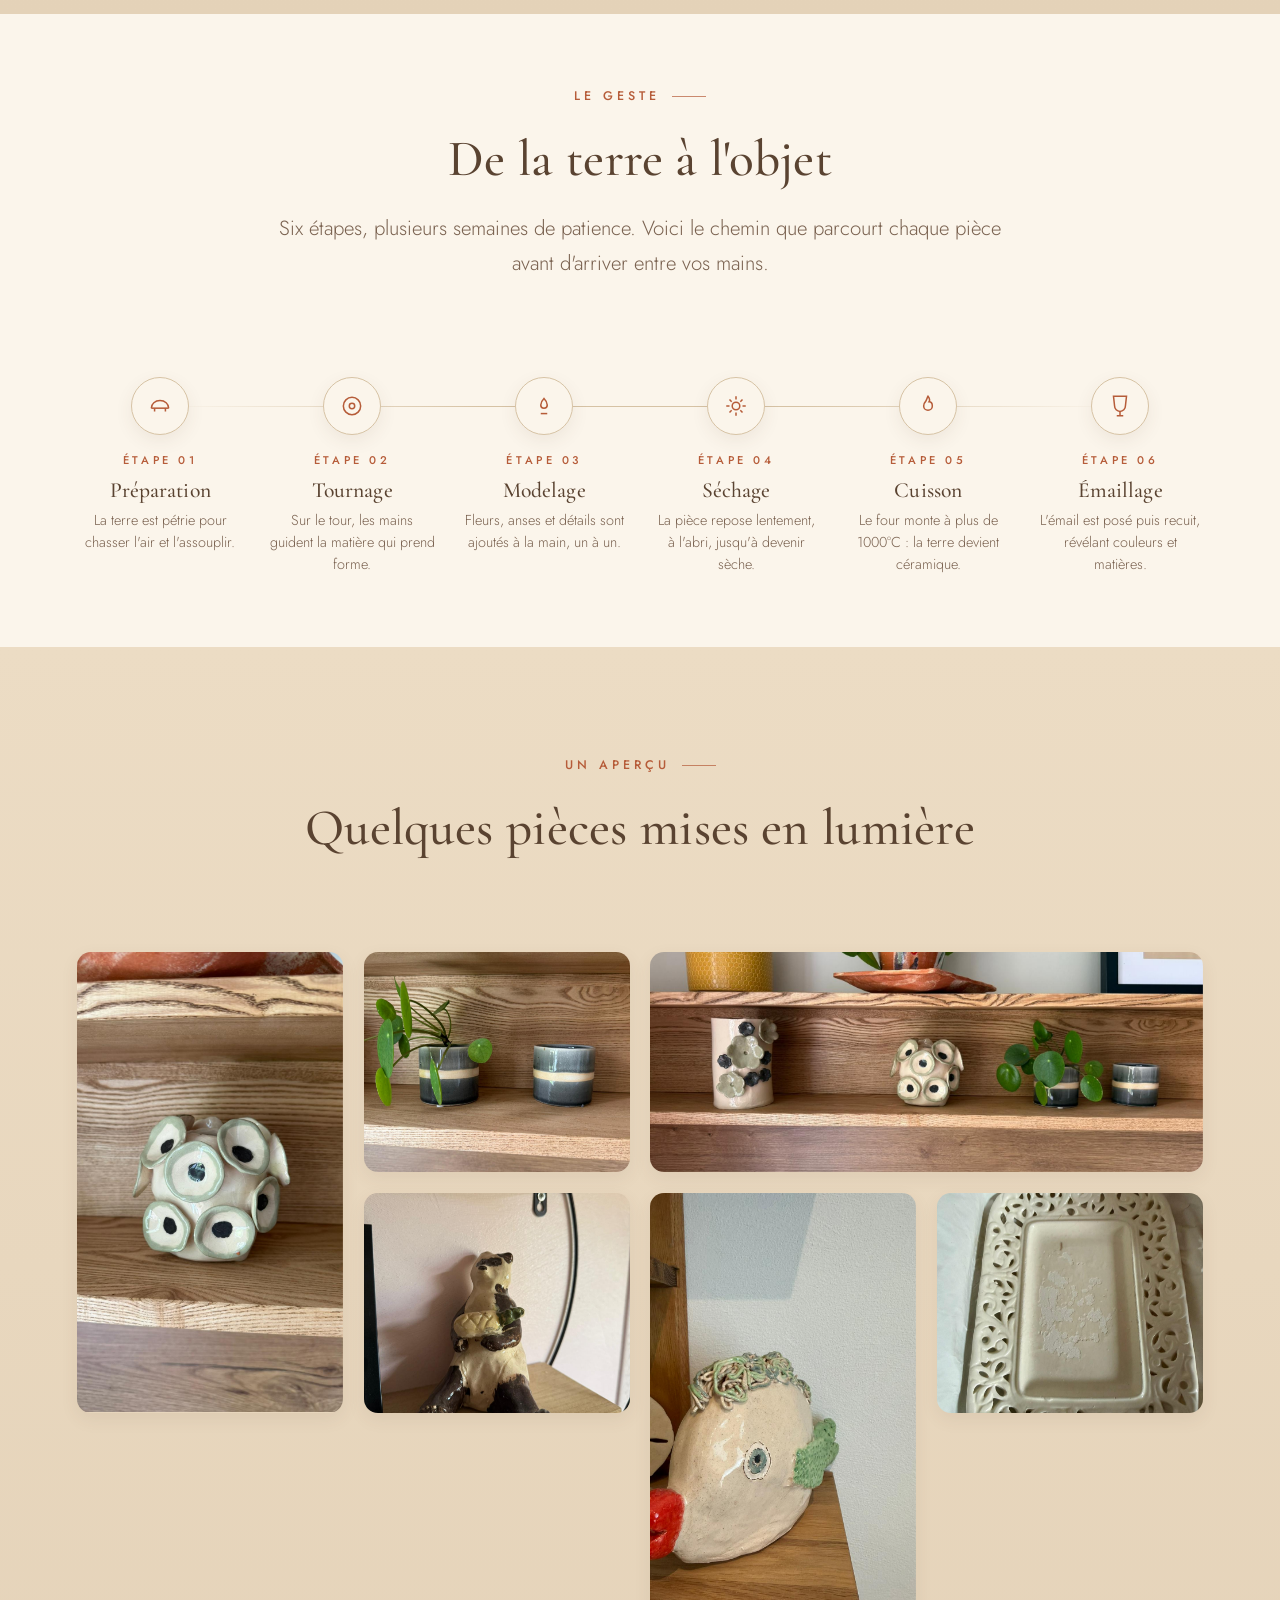
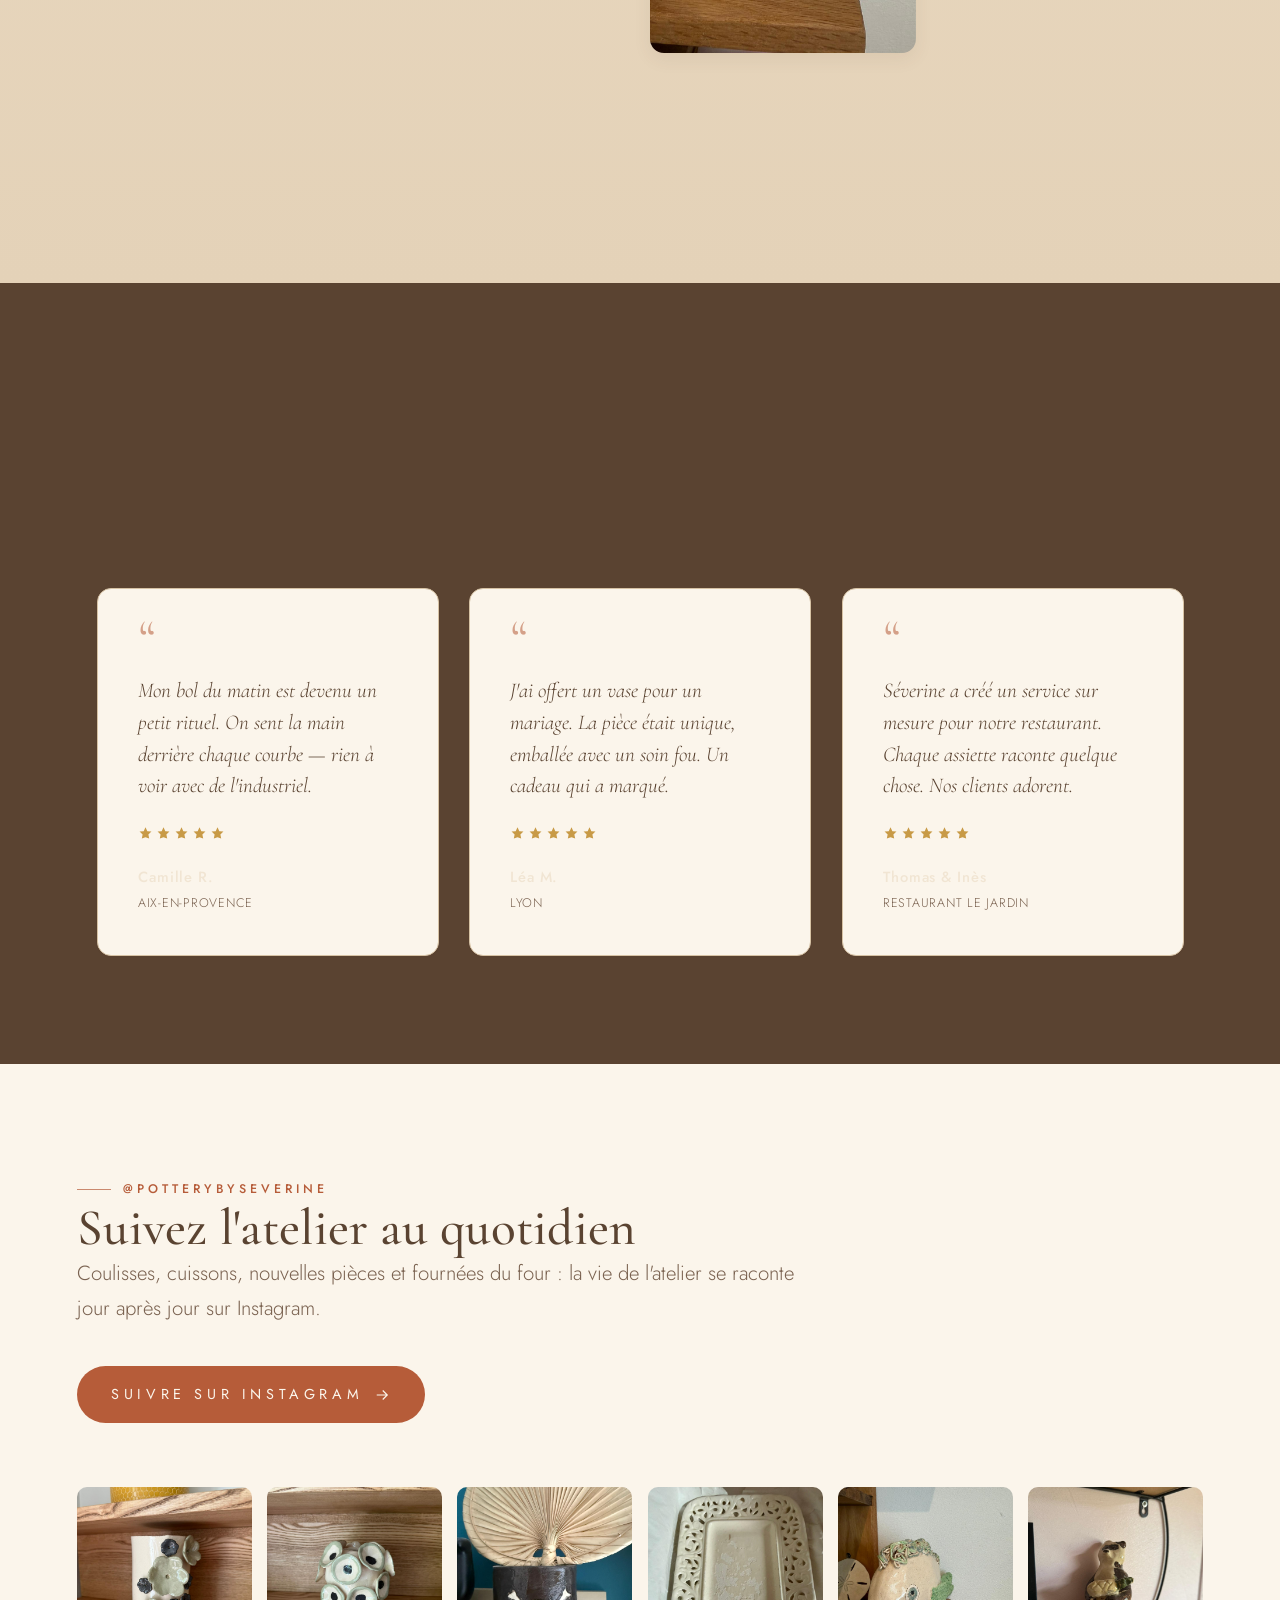
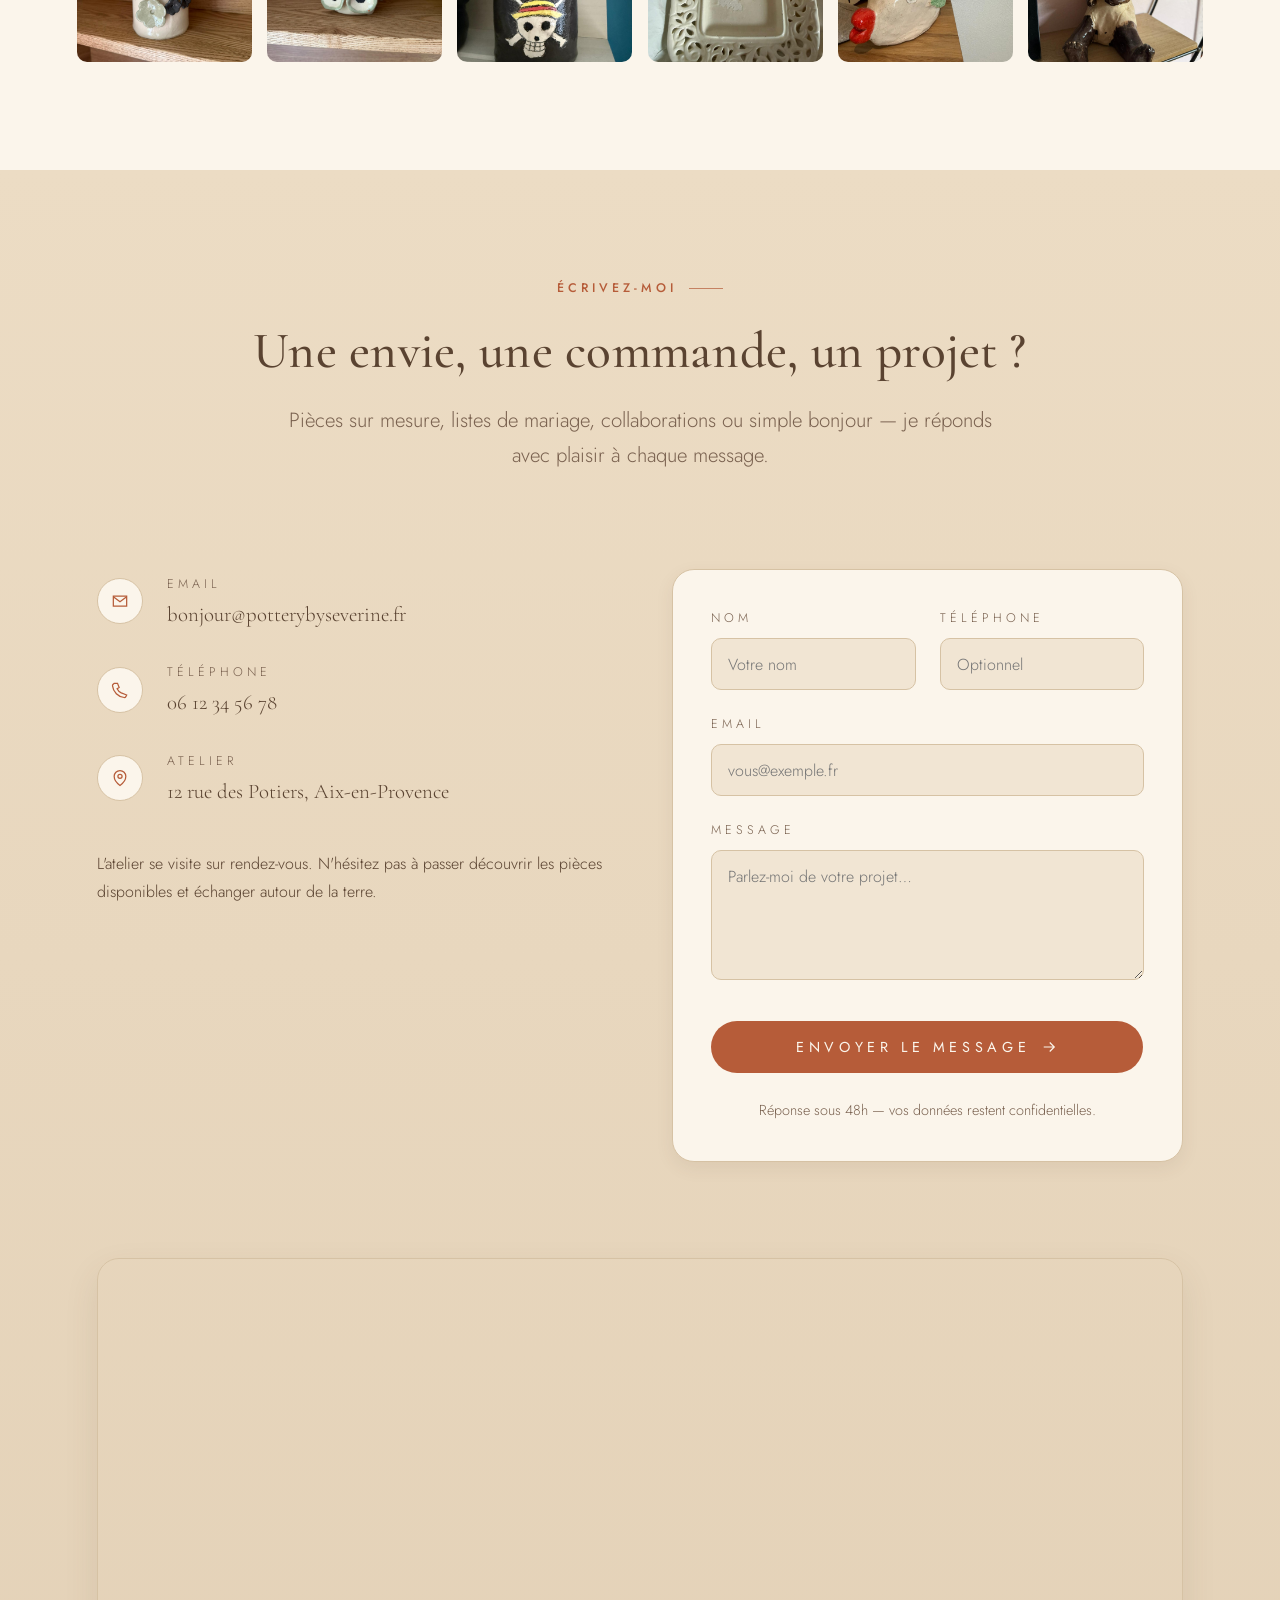
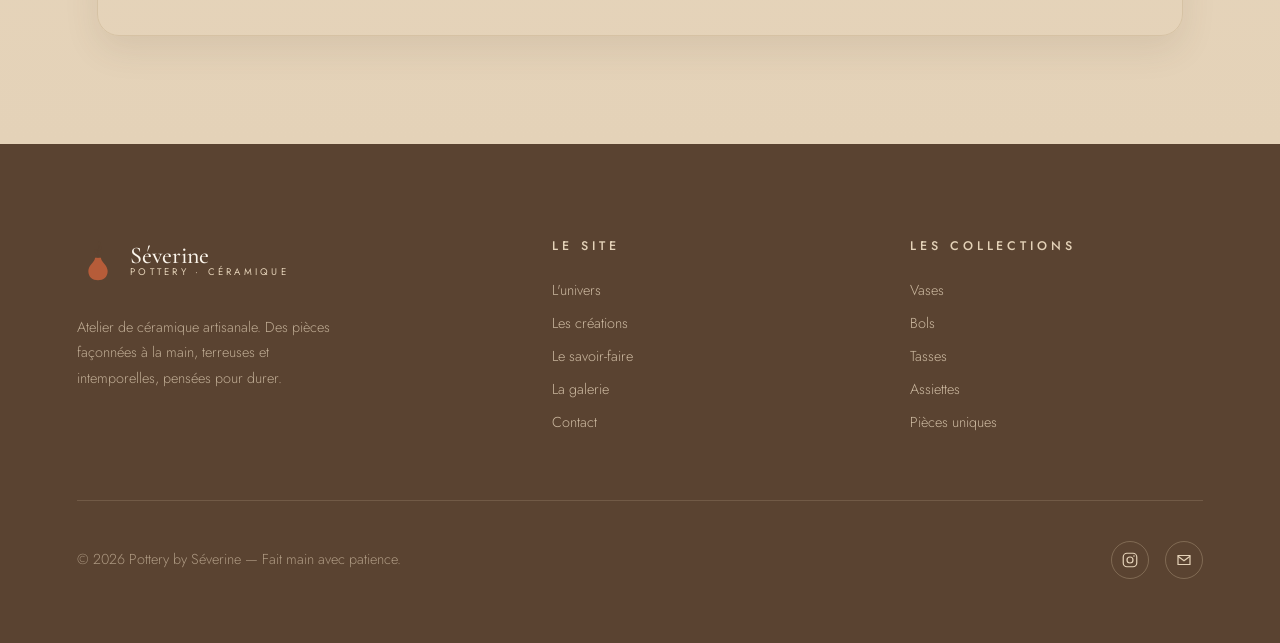
==== commit 9d11c82a: "Refine animations: kinetic typography, brand curtain reveals, robust reveal - Replace generic effect" ====
--- a/index.html
+++ b/index.html
@@ -4,6 +4,9 @@
   <meta charset="UTF-8" />
   <meta name="viewport" content="width=device-width, initial-scale=1.0" />
   <meta name="theme-color" content="#F1E5D3" />
+
+  <!-- Marque la présence de JS avant le premier rendu (évite tout flash) -->
+  <script>document.documentElement.classList.add("js");</script>
 
   <!-- SEO -->
   <title>Pottery by Séverine — Céramique artisanale & pièces uniques</title>
@@ -37,10 +40,10 @@
   <link href="https://fonts.googleapis.com/css2?family=Cormorant+Garamond:ital,wght@0,400;0,500;0,600;1,400;1,500&family=Jost:wght@300;400;500&display=swap" rel="stylesheet" />
 
   <!-- Styles -->
-  <link rel="stylesheet" href="css/variables.css" />
-  <link rel="stylesheet" href="css/style.css" />
-  <link rel="stylesheet" href="css/animations.css" />
-  <link rel="stylesheet" href="css/responsive.css" />
+  <link rel="stylesheet" href="css/variables.css?v=3" />
+  <link rel="stylesheet" href="css/style.css?v=3" />
+  <link rel="stylesheet" href="css/animations.css?v=3" />
+  <link rel="stylesheet" href="css/responsive.css?v=3" />
 
   <!-- Schema.org LocalBusiness -->
   <script type="application/ld+json">
@@ -148,8 +151,8 @@
     <section class="section section--paper" id="univers" aria-labelledby="univers-title">
       <div class="container univers">
         <div class="univers__grid">
-          <div class="univers__portrait" data-reveal="left">
-            <div class="univers__portrait-frame">
+          <div class="univers__portrait" data-reveal="fade">
+            <div class="univers__portrait-frame" data-curtain>
               <img src="assets/images/pot-1.jpeg" alt="Vase en grès crème orné de fleurs modelées à la main, posé sur une étagère en bois" loading="lazy" />
             </div>
             <div class="univers__stamp" aria-hidden="true">
@@ -344,22 +347,22 @@
         </div>
 
         <div class="gallery-preview__grid">
-          <figure class="gallery-preview__item gallery-preview__item--tall" data-reveal data-delay="1">
+          <figure class="gallery-preview__item gallery-preview__item--tall" data-curtain>
             <img src="assets/images/pot-3.jpeg" alt="Vase en grès crème couvert de pastilles vertes à cœur noir" loading="lazy" />
           </figure>
-          <figure class="gallery-preview__item" data-reveal data-delay="2">
+          <figure class="gallery-preview__item" data-curtain>
             <img src="assets/images/pot-2.jpeg" alt="Duo de contenants rayés en grès émaillé gris et sable" loading="lazy" />
           </figure>
-          <figure class="gallery-preview__item gallery-preview__item--wide" data-reveal data-delay="3">
+          <figure class="gallery-preview__item gallery-preview__item--wide" data-curtain>
             <img src="assets/images/banner.jpeg" alt="Composition de céramiques et de plantes sur une étagère en bois" loading="lazy" />
           </figure>
-          <figure class="gallery-preview__item" data-reveal data-delay="2">
+          <figure class="gallery-preview__item" data-curtain>
             <img src="assets/images/panda.jpeg" alt="Figurine de panda en céramique" loading="lazy" />
           </figure>
-          <figure class="gallery-preview__item gallery-preview__item--tall" data-reveal data-delay="3">
+          <figure class="gallery-preview__item gallery-preview__item--tall" data-curtain>
             <img src="assets/images/poisson-1.jpeg" alt="Sculpture poisson en céramique aux lèvres rouges" loading="lazy" />
           </figure>
-          <figure class="gallery-preview__item" data-reveal data-delay="1">
+          <figure class="gallery-preview__item" data-curtain>
             <img src="assets/images/plateau-1.jpeg" alt="Plateau ajouré en céramique blanche" loading="lazy" />
           </figure>
         </div>
@@ -613,7 +616,7 @@
   </footer>
 
   <!-- Scripts -->
-  <script src="js/animations.js" defer></script>
-  <script src="js/script.js" defer></script>
+  <script src="js/animations.js?v=3" defer></script>
+  <script src="js/script.js?v=3" defer></script>
 </body>
 </html>
--- a/css/animations.css
+++ b/css/animations.css
@@ -3,6 +3,19 @@
    Toutes discrètes, GPU-friendly (transform / opacity), 60 FPS.
    Le JS ajoute la classe `.is-visible` quand l'élément entre dans le viewport.
    ========================================================================== */
+
+/* ---- Filet de sécurité : sans JavaScript, rien ne reste masqué ----
+   La classe `js` est posée sur <html> par un script inline dans le <head>.
+   Si le JS est absent ou échoue à se charger, tout le contenu s'affiche
+   normalement au lieu de rester bloqué en opacité 0. */
+html:not(.js) [data-reveal],
+html:not(.js) [data-curtain],
+html:not(.js) [data-anim] .word__i {
+  opacity: 1 !important;
+  transform: none !important;
+  clip-path: none !important;
+}
+html:not(.js) [data-curtain]::after { display: none !important; }
 
 /* ---------------------- Keyframes ---------------------- */
 @keyframes scroll-wheel {
@@ -82,17 +95,123 @@
 /* Parallaxe : le JS pilote --parallax via transform en translateY */
 .parallax { will-change: transform; }
 
-/* ---------------- Respect des préférences utilisateur ---------------- */
+/* ======================================================================
+   Système de motion « signé » (généré par js/animations.js)
+   ====================================================================== */
+
+/* ---------------- 1. Typographie cinétique (titres) ------------------
+   Chaque mot est enveloppé de <span class="word"><span class="word__i">.
+   Le mot monte derrière un masque (overflow) avec un léger décalage. */
+[data-anim] .word {
+  display: inline-block;
+  vertical-align: top;
+  overflow: hidden;
+  /* marge de sécurité pour ne pas rogner les jambages (g, j, p…) */
+  padding-bottom: 0.12em;
+  margin-bottom: -0.12em;
+}
+[data-anim] .word__i {
+  display: inline-block;
+  will-change: transform;
+}
+[data-anim="title"] .word__i {
+  transform: translateY(115%) rotate(3deg);
+  transition: transform 0.9s var(--ease-out);
+}
+[data-anim="title"].is-visible .word__i {
+  transform: translateY(0) rotate(0);
+}
+
+/* ---------------- 2. Accroche : apparition mot à mot ---------------- */
+[data-anim="lead"] .word { overflow: visible; }
+[data-anim="lead"] .word__i {
+  opacity: 0;
+  transform: translateY(0.4em);
+  transition: opacity 0.6s var(--ease-out), transform 0.6s var(--ease-out);
+}
+[data-anim="lead"].is-visible .word__i {
+  opacity: 1;
+  transform: none;
+}
+
+/* ---------------- 3. Révélation « rideau » des images ---------------
+   Un panneau terracotta recouvre l'image puis se retire vers la droite,
+   tandis que l'image se dé-zoome doucement (contre-mouvement). */
+[data-curtain] {
+  position: relative;
+  overflow: hidden;
+}
+[data-curtain] > img,
+[data-curtain] > picture > img {
+  transform: scale(1.16);
+  transition: transform 1.25s var(--ease-out);
+  will-change: transform;
+}
+[data-curtain]::after {
+  content: "";
+  position: absolute;
+  inset: 0;
+  z-index: 3;
+  background: var(--color-terracotta);
+  transform: scaleX(1);
+  transform-origin: left center;
+  transition: transform 0.9s var(--ease-out);
+}
+[data-curtain].is-visible::after {
+  transform: scaleX(0);
+  transform-origin: right center;
+}
+[data-curtain].is-visible > img,
+[data-curtain].is-visible > picture > img {
+  transform: scale(1);
+}
+
+/* ---------------- 4. Trait du parcours qui se dessine ---------------- */
+.process::before {
+  transform: scaleX(0);
+  transform-origin: center;
+  transition: transform 1.3s var(--ease-out);
+}
+.process.is-drawn::before { transform: scaleX(1); }
+
+/* ---------------- Respect des préférences utilisateur ----------------
+   En mode « réduire les animations » on supprime les déplacements amples,
+   les rotations, le rideau et les boucles — mais on garde un simple fondu
+   d'opacité (mouvement nul, sans risque vestibulaire) pour que le contenu
+   apparaisse tout de même avec douceur au lieu d'être totalement figé. */
 @media (prefers-reduced-motion: reduce) {
   *,
   *::before,
   *::after {
     animation-duration: 0.001ms !important;
     animation-iteration-count: 1 !important;
-    transition-duration: 0.001ms !important;
     scroll-behavior: auto !important;
   }
-  [data-reveal] { opacity: 1 !important; transform: none !important; }
+
+  /* Reveal générique : plus de translation, juste un fondu */
+  [data-reveal] {
+    transform: none !important;
+    transition: opacity 0.6s ease !important;
+  }
+
+  /* Titres & accroches : les mots apparaissent en fondu (sans monter) */
+  [data-anim] .word__i {
+    transform: none !important;
+    transition: opacity 0.5s ease !important;
+  }
+  [data-anim] .word__i { opacity: 0; }
+  [data-anim].is-visible .word__i { opacity: 1; }
+
+  /* Images : pas de rideau ni de zoom, un fondu de l'ensemble */
+  [data-curtain] {
+    opacity: 0;
+    transition: opacity 0.7s ease;
+  }
+  [data-curtain].is-visible { opacity: 1; }
+  [data-curtain]::after { display: none !important; }
+  [data-curtain] > img { transform: none !important; }
+
   .hero__content > * { opacity: 1 !important; }
   .hero__media img { transform: none !important; }
-}
+  .process::before { transform: scaleX(1) !important; }
+}
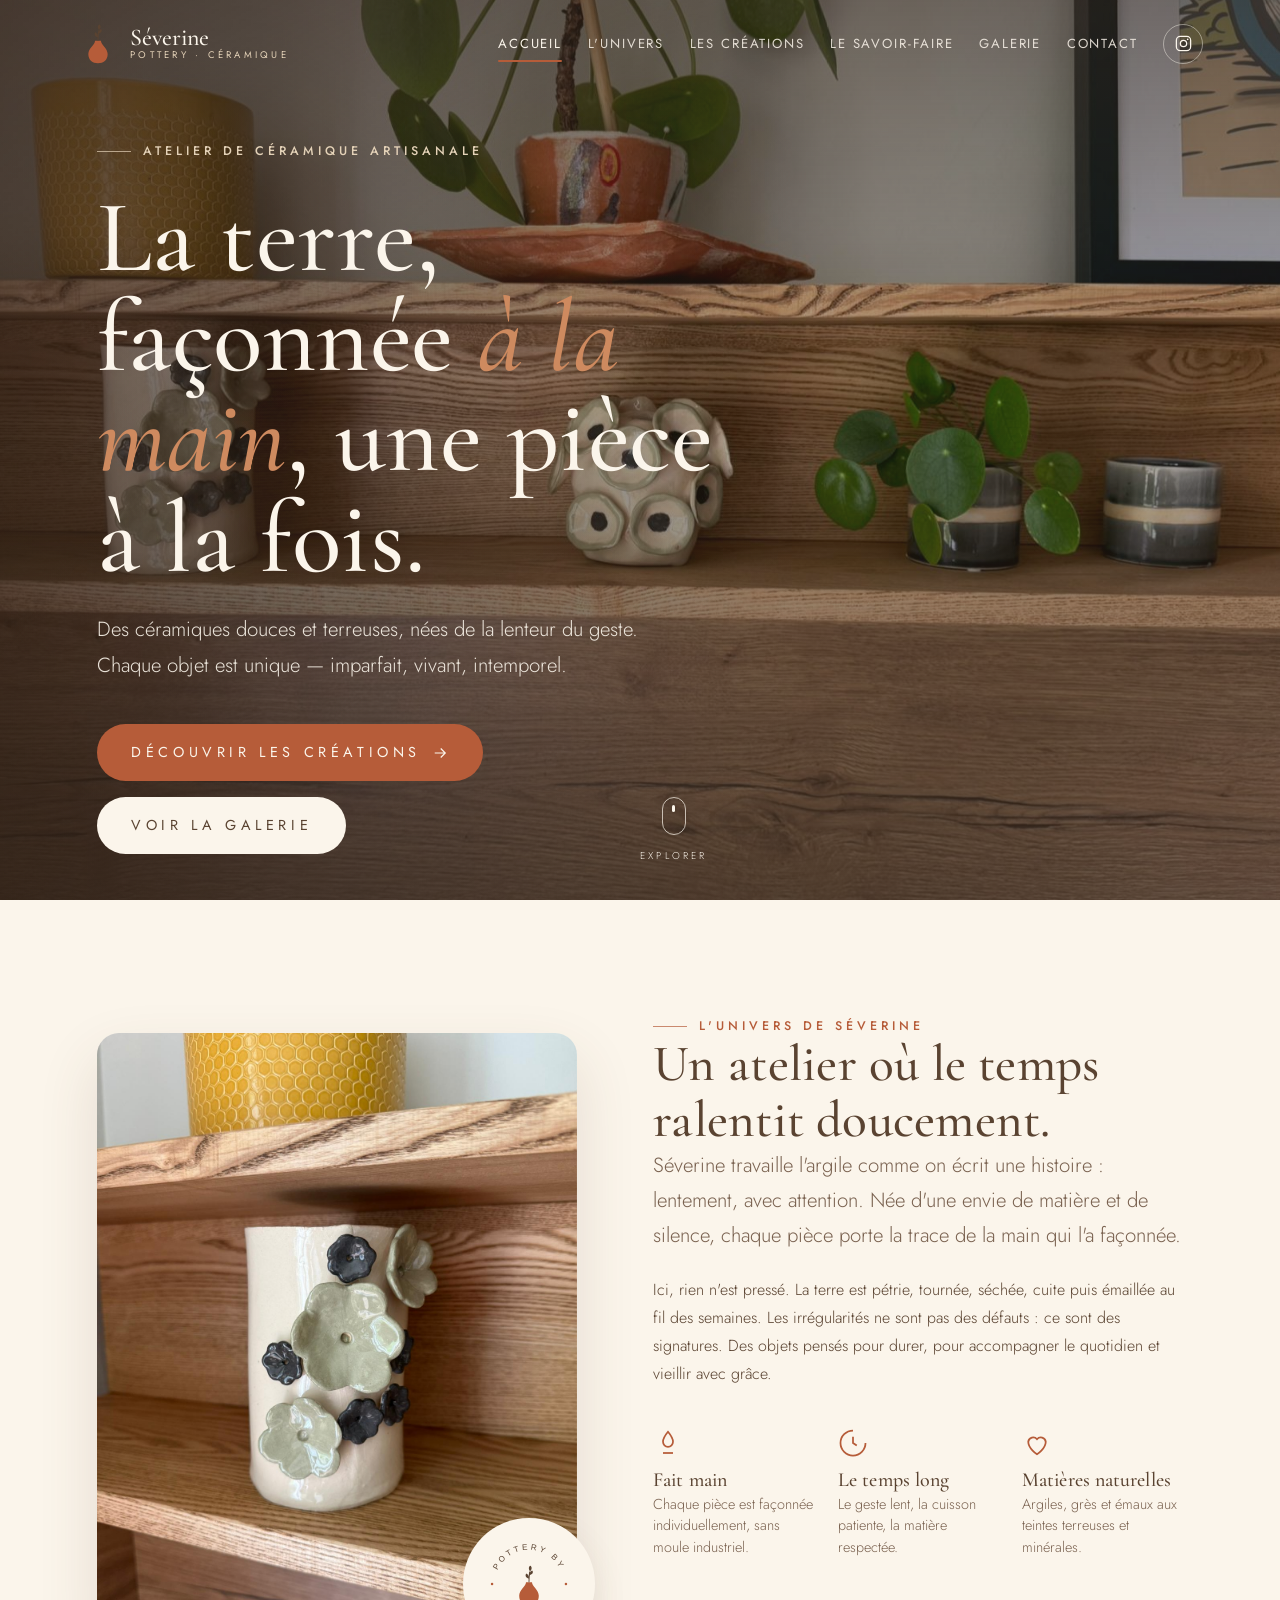
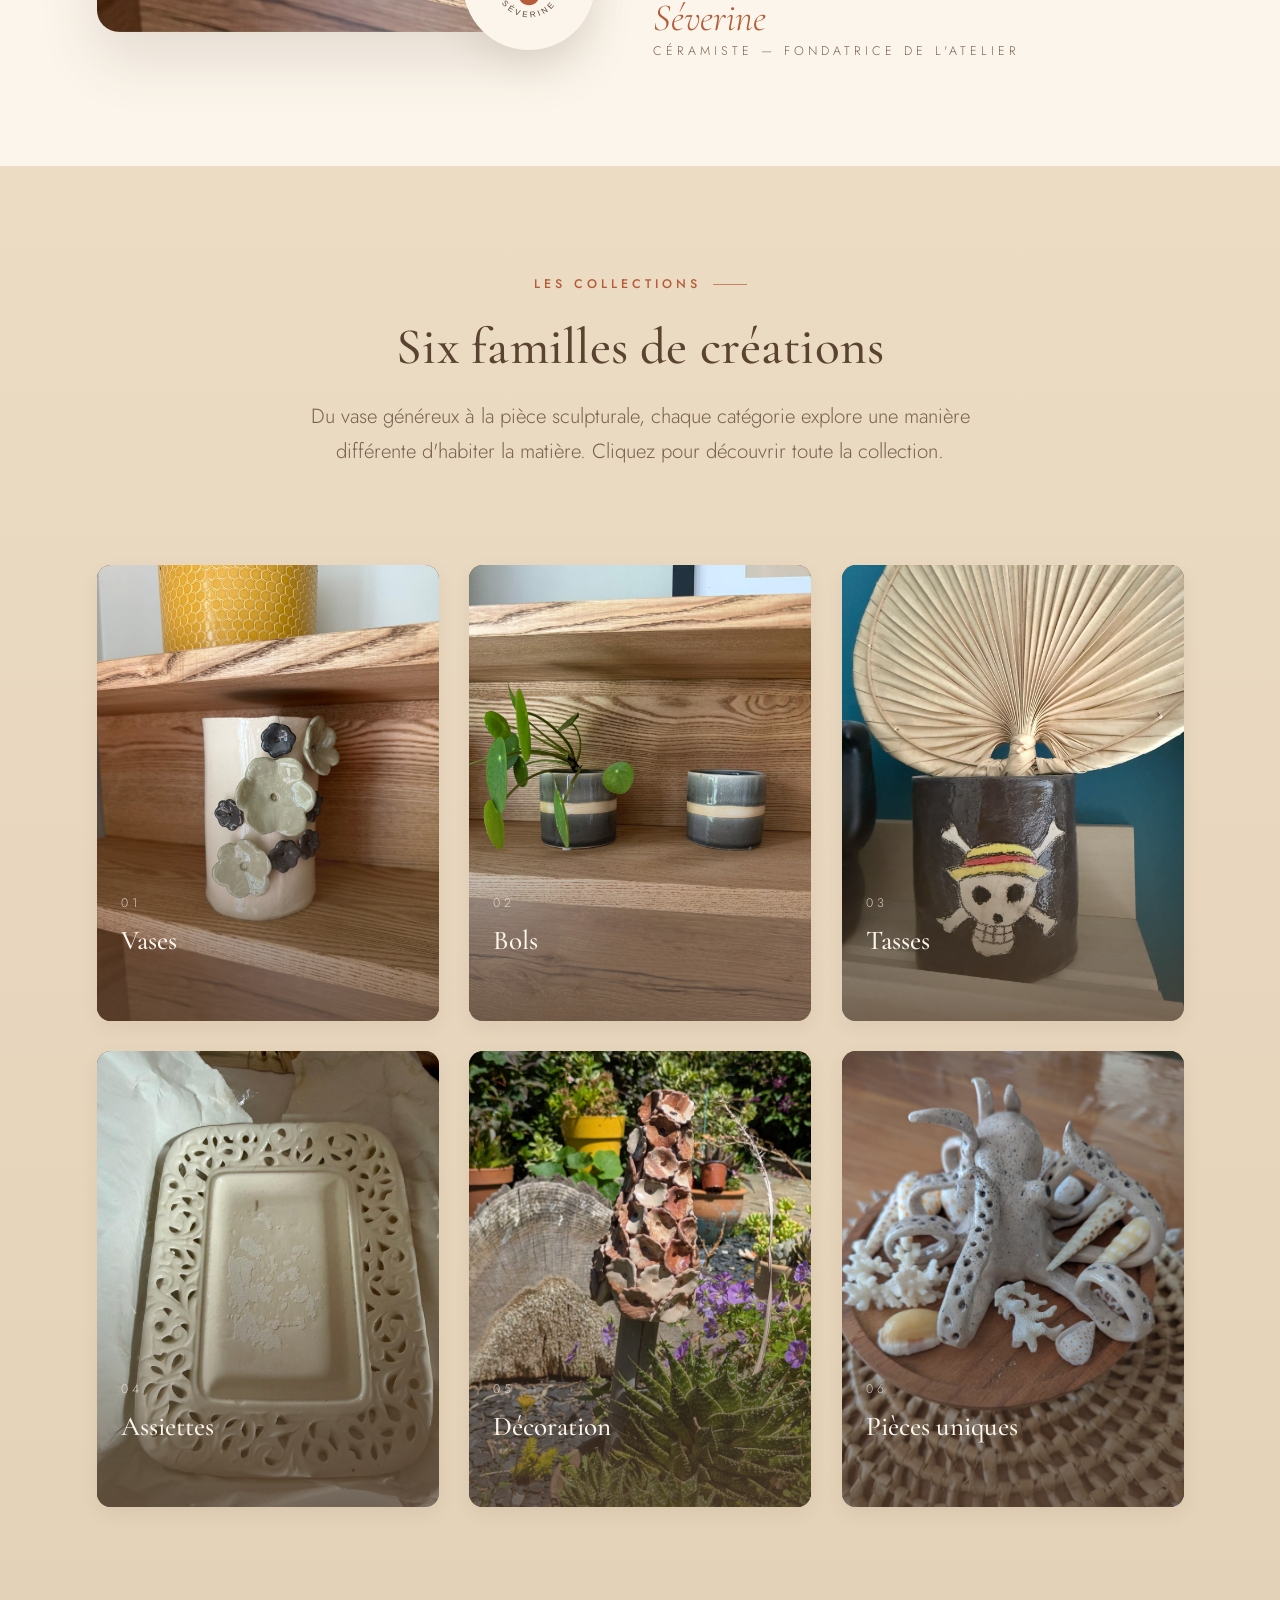
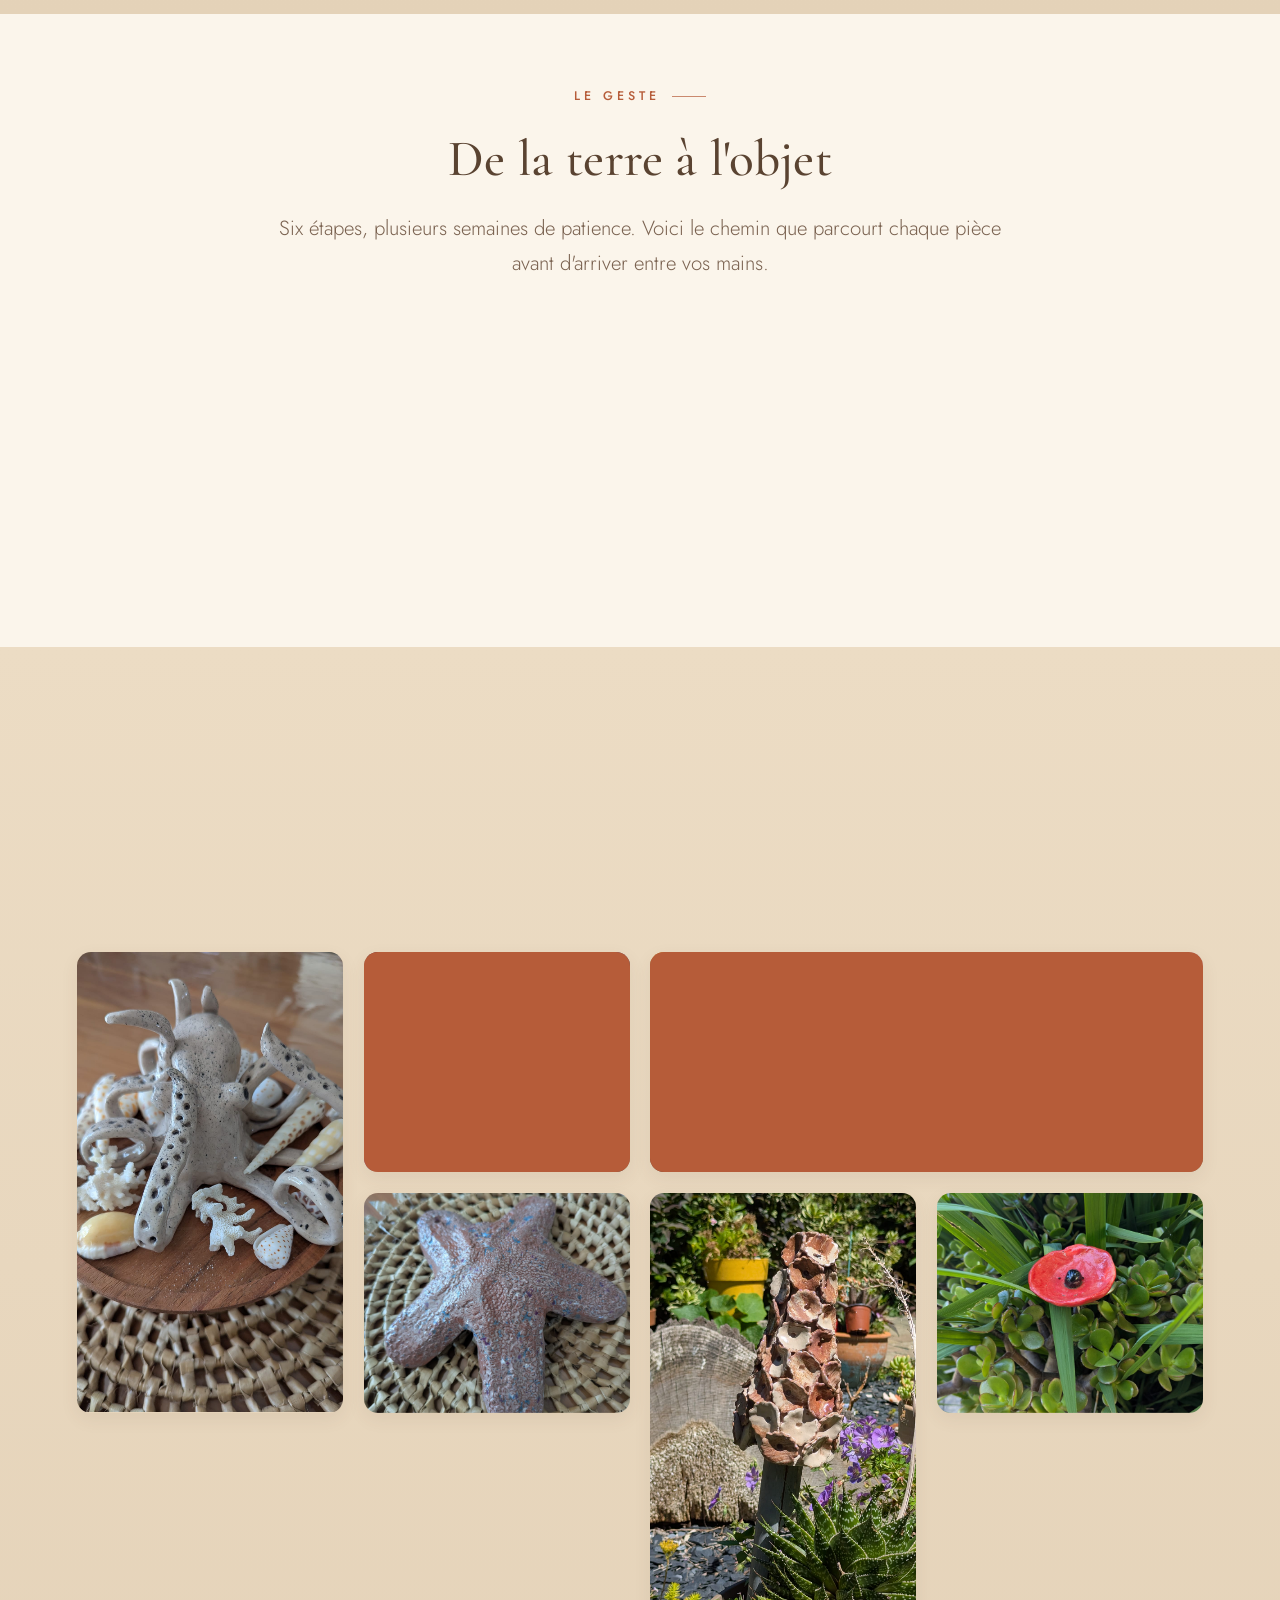
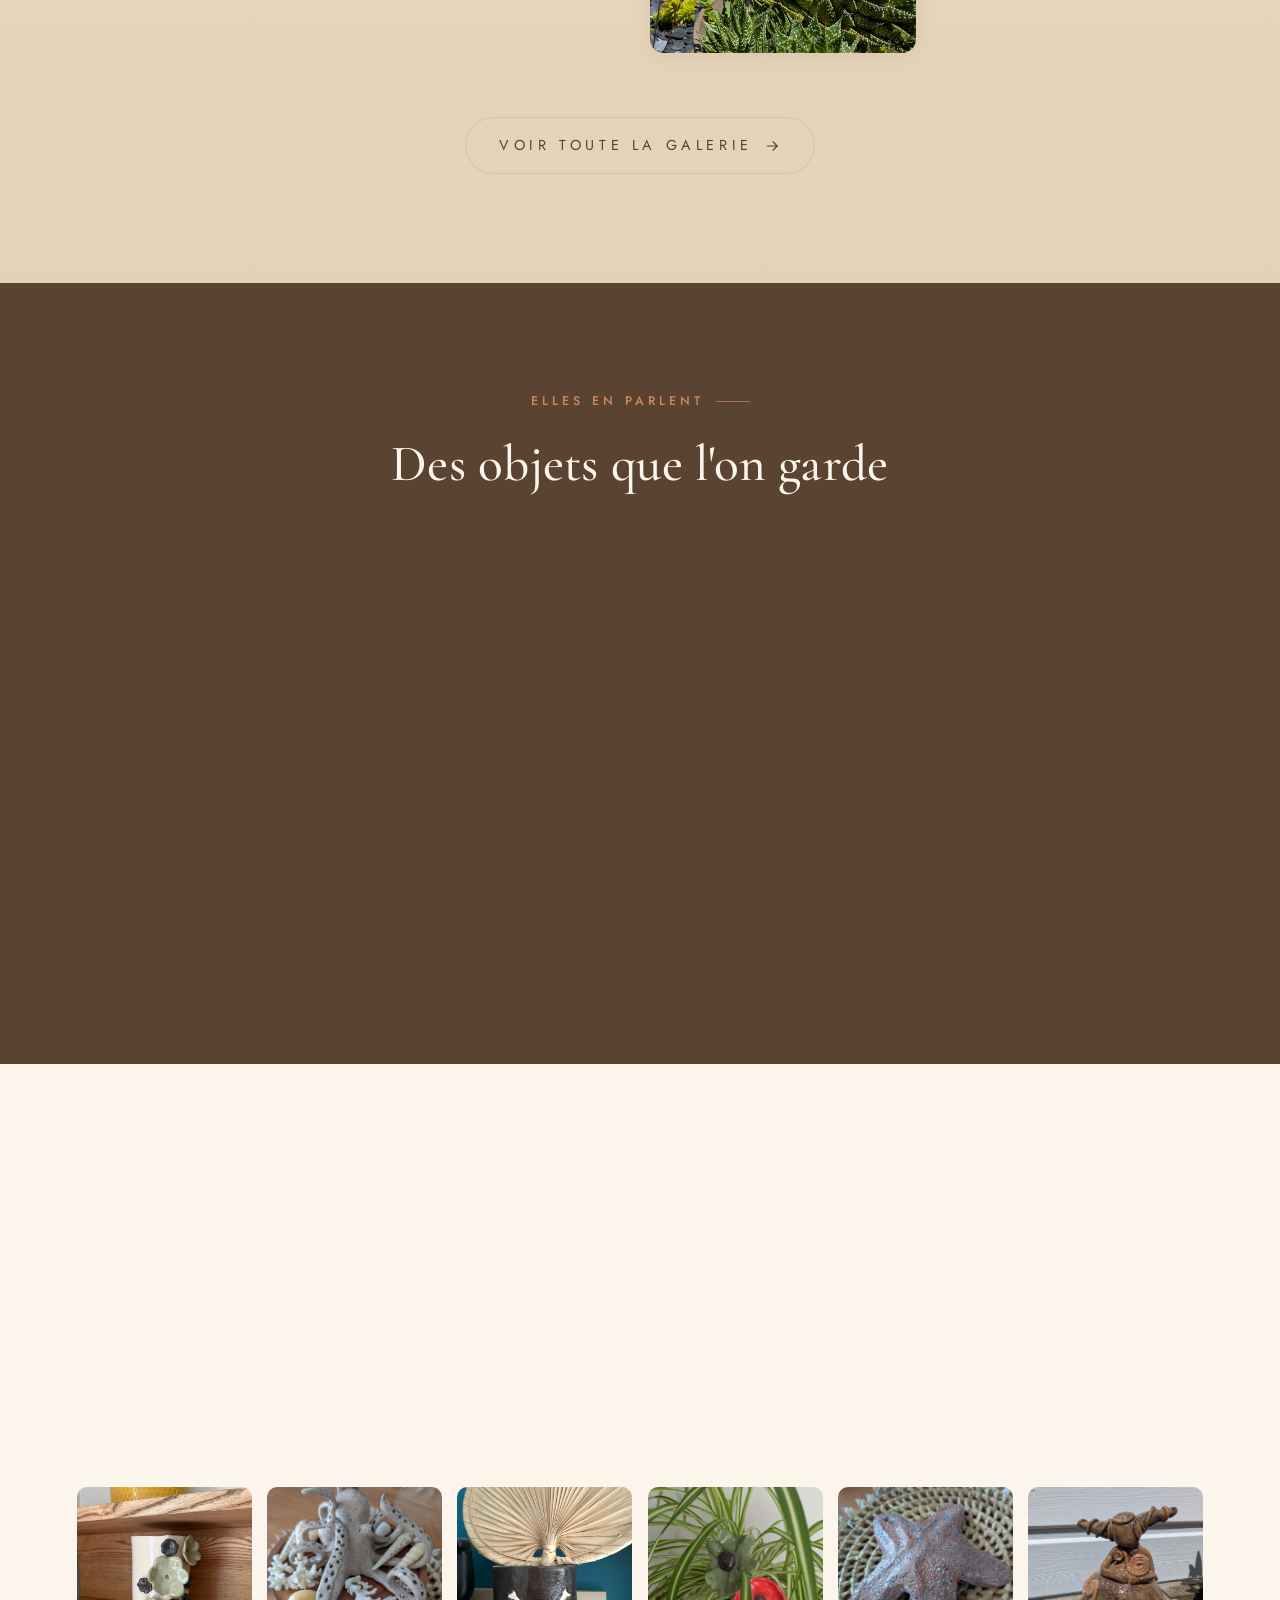
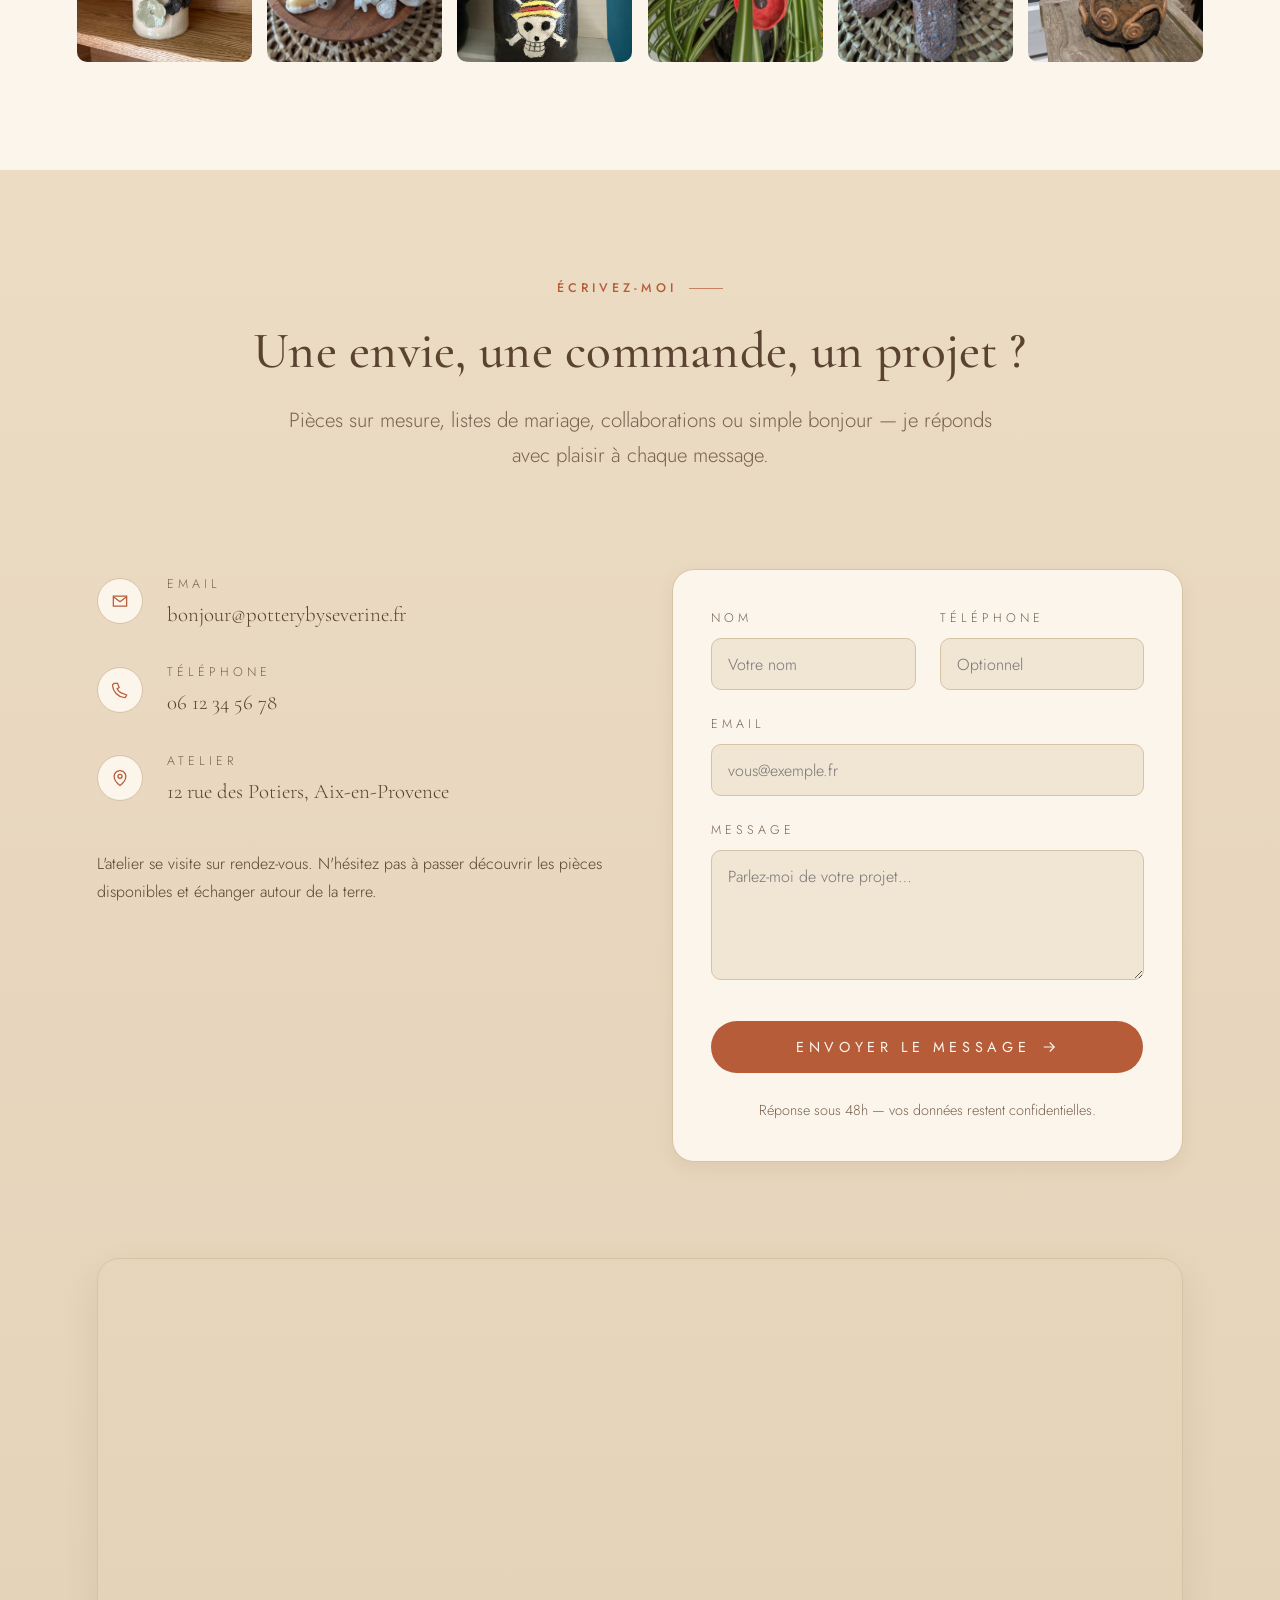
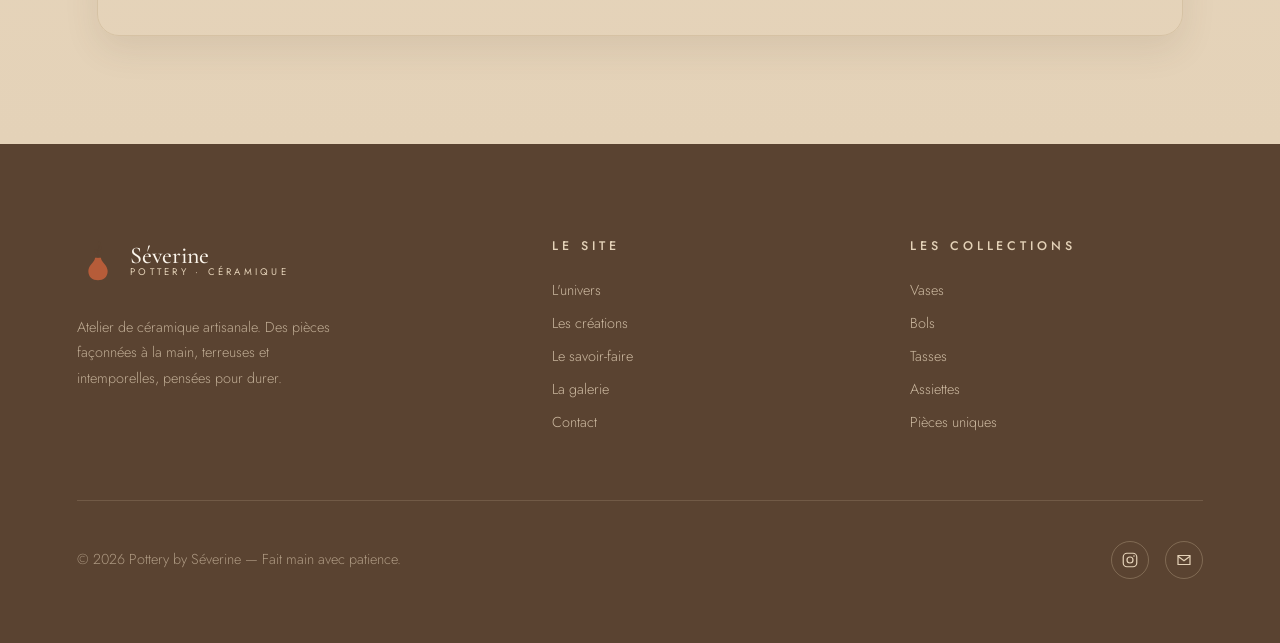
==== commit aa3c5f20: "Add 20 new pieces: rename coherently and integrate into gallery + home - Copy/rename the new photos " ====
--- a/index.html
+++ b/index.html
@@ -247,7 +247,7 @@
           </a>
 
           <a class="creation-card" href="galerie.html?filter=decoration" data-reveal data-delay="2" aria-label="Découvrir la décoration">
-            <img class="creation-card__img" src="assets/images/panda.jpeg" alt="Petite figurine de panda en céramique assis, tenant une pomme de pin" loading="lazy" />
+            <img class="creation-card__img" src="assets/images/totem-fleurs.jpeg" alt="Totem de jardin en céramique couvert de fleurs modelées" loading="lazy" />
             <span class="creation-card__overlay">
               <span class="creation-card__index">05</span>
               <span class="creation-card__name">Décoration</span>
@@ -258,7 +258,7 @@
           </a>
 
           <a class="creation-card" href="galerie.html?filter=pieces-uniques" data-reveal data-delay="3" aria-label="Découvrir les pièces uniques">
-            <img class="creation-card__img" src="assets/images/poisson-1.jpeg" alt="Sculpture céramique en forme de poisson aux lèvres rouges et écailles vertes" loading="lazy" />
+            <img class="creation-card__img" src="assets/images/poulpe.jpeg" alt="Sculpture de poulpe en céramique mouchetée entourée de coquillages" loading="lazy" />
             <span class="creation-card__overlay">
               <span class="creation-card__index">06</span>
               <span class="creation-card__name">Pièces uniques</span>
@@ -348,22 +348,22 @@
 
         <div class="gallery-preview__grid">
           <figure class="gallery-preview__item gallery-preview__item--tall" data-curtain>
-            <img src="assets/images/pot-3.jpeg" alt="Vase en grès crème couvert de pastilles vertes à cœur noir" loading="lazy" />
+            <img src="assets/images/poulpe.jpeg" alt="Sculpture de poulpe en céramique mouchetée entourée de coquillages" loading="lazy" />
           </figure>
           <figure class="gallery-preview__item" data-curtain>
-            <img src="assets/images/pot-2.jpeg" alt="Duo de contenants rayés en grès émaillé gris et sable" loading="lazy" />
+            <img src="assets/images/coupe-fleur-ocre.jpeg" alt="Coupe en céramique en forme de grande fleur, émail ocre" loading="lazy" />
           </figure>
           <figure class="gallery-preview__item gallery-preview__item--wide" data-curtain>
             <img src="assets/images/banner.jpeg" alt="Composition de céramiques et de plantes sur une étagère en bois" loading="lazy" />
           </figure>
           <figure class="gallery-preview__item" data-curtain>
-            <img src="assets/images/panda.jpeg" alt="Figurine de panda en céramique" loading="lazy" />
+            <img src="assets/images/etoile-de-mer.jpeg" alt="Étoile de mer en céramique émaillée rose et bleu" loading="lazy" />
           </figure>
           <figure class="gallery-preview__item gallery-preview__item--tall" data-curtain>
-            <img src="assets/images/poisson-1.jpeg" alt="Sculpture poisson en céramique aux lèvres rouges" loading="lazy" />
+            <img src="assets/images/totem-fleurs.jpeg" alt="Totem de jardin en céramique couvert de fleurs modelées" loading="lazy" />
           </figure>
           <figure class="gallery-preview__item" data-curtain>
-            <img src="assets/images/plateau-1.jpeg" alt="Plateau ajouré en céramique blanche" loading="lazy" />
+            <img src="assets/images/coquelicot.jpeg" alt="Coquelicot en céramique rouge sur tige de jardin" loading="lazy" />
           </figure>
         </div>
 
@@ -457,7 +457,7 @@
             <svg class="instagram__item-icon" viewBox="0 0 24 24" fill="none" stroke="currentColor" stroke-width="1.6" aria-hidden="true"><rect x="3" y="3" width="18" height="18" rx="5"/><circle cx="12" cy="12" r="4"/><circle cx="17.3" cy="6.7" r="1.1" fill="currentColor" stroke="none"/></svg>
           </a>
           <a class="instagram__item" href="https://www.instagram.com/potterybyseverine" target="_blank" rel="noopener" data-reveal data-delay="2" aria-label="Voir sur Instagram">
-            <img src="assets/images/pot-3.jpeg" alt="Vase à pastilles vertes" loading="lazy" />
+            <img src="assets/images/poulpe.jpeg" alt="Sculpture de poulpe en céramique mouchetée" loading="lazy" />
             <svg class="instagram__item-icon" viewBox="0 0 24 24" fill="none" stroke="currentColor" stroke-width="1.6" aria-hidden="true"><rect x="3" y="3" width="18" height="18" rx="5"/><circle cx="12" cy="12" r="4"/><circle cx="17.3" cy="6.7" r="1.1" fill="currentColor" stroke="none"/></svg>
           </a>
           <a class="instagram__item" href="https://www.instagram.com/potterybyseverine" target="_blank" rel="noopener" data-reveal data-delay="3" aria-label="Voir sur Instagram">
@@ -465,15 +465,15 @@
             <svg class="instagram__item-icon" viewBox="0 0 24 24" fill="none" stroke="currentColor" stroke-width="1.6" aria-hidden="true"><rect x="3" y="3" width="18" height="18" rx="5"/><circle cx="12" cy="12" r="4"/><circle cx="17.3" cy="6.7" r="1.1" fill="currentColor" stroke="none"/></svg>
           </a>
           <a class="instagram__item" href="https://www.instagram.com/potterybyseverine" target="_blank" rel="noopener" data-reveal data-delay="4" aria-label="Voir sur Instagram">
-            <img src="assets/images/plateau-1.jpeg" alt="Plateau ajouré en céramique blanche" loading="lazy" />
+            <img src="assets/images/coquelicots-duo.jpeg" alt="Fleurs en céramique rouge et verte sur tiges" loading="lazy" />
             <svg class="instagram__item-icon" viewBox="0 0 24 24" fill="none" stroke="currentColor" stroke-width="1.6" aria-hidden="true"><rect x="3" y="3" width="18" height="18" rx="5"/><circle cx="12" cy="12" r="4"/><circle cx="17.3" cy="6.7" r="1.1" fill="currentColor" stroke="none"/></svg>
           </a>
           <a class="instagram__item" href="https://www.instagram.com/potterybyseverine" target="_blank" rel="noopener" data-reveal data-delay="5" aria-label="Voir sur Instagram">
-            <img src="assets/images/poisson-1.jpeg" alt="Sculpture poisson en céramique" loading="lazy" />
+            <img src="assets/images/etoile-de-mer.jpeg" alt="Étoile de mer en céramique émaillée rose et bleu" loading="lazy" />
             <svg class="instagram__item-icon" viewBox="0 0 24 24" fill="none" stroke="currentColor" stroke-width="1.6" aria-hidden="true"><rect x="3" y="3" width="18" height="18" rx="5"/><circle cx="12" cy="12" r="4"/><circle cx="17.3" cy="6.7" r="1.1" fill="currentColor" stroke="none"/></svg>
           </a>
           <a class="instagram__item" href="https://www.instagram.com/potterybyseverine" target="_blank" rel="noopener" data-reveal data-delay="6" aria-label="Voir sur Instagram">
-            <img src="assets/images/panda.jpeg" alt="Figurine panda en céramique" loading="lazy" />
+            <img src="assets/images/sculpture-spirales.jpeg" alt="Sculpture en grès émaillé brun ornée de spirales" loading="lazy" />
             <svg class="instagram__item-icon" viewBox="0 0 24 24" fill="none" stroke="currentColor" stroke-width="1.6" aria-hidden="true"><rect x="3" y="3" width="18" height="18" rx="5"/><circle cx="12" cy="12" r="4"/><circle cx="17.3" cy="6.7" r="1.1" fill="currentColor" stroke="none"/></svg>
           </a>
         </div>
